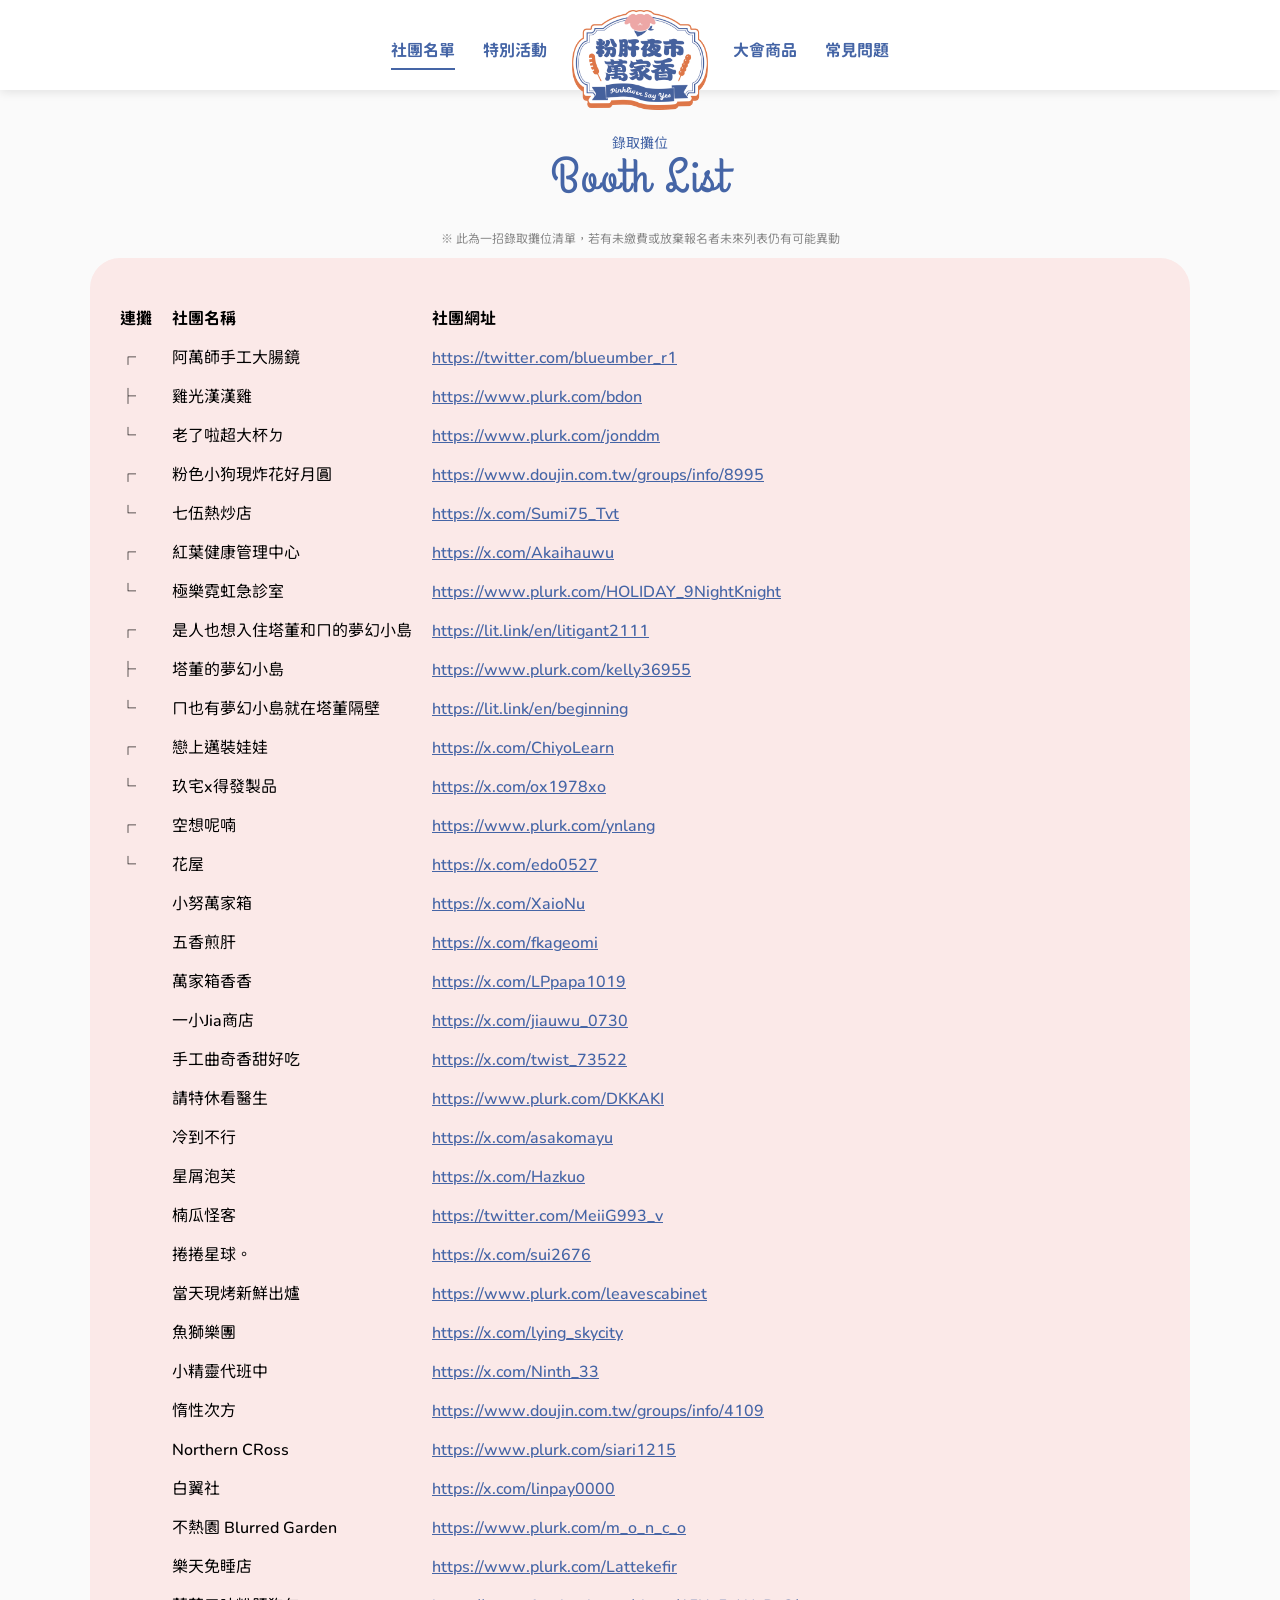
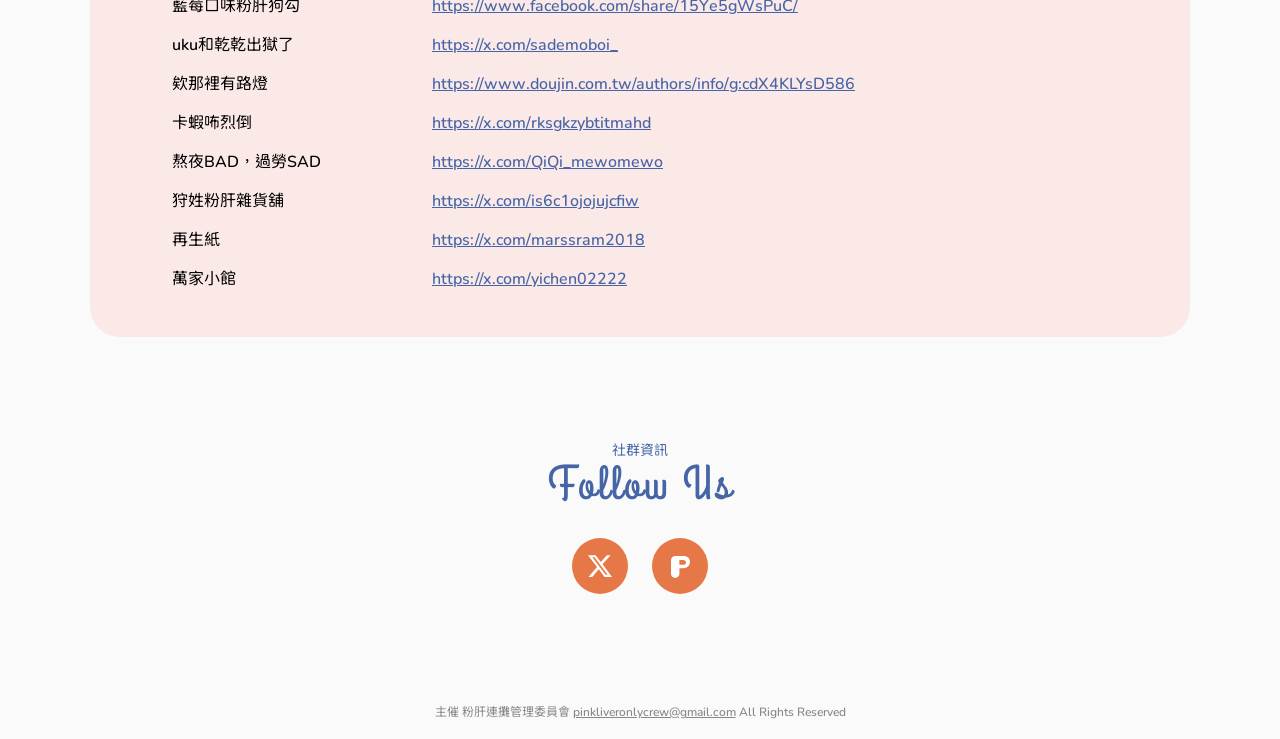
==== booth.html @ c976b92e "first commit" ====
<!DOCTYPE html>
<html lang="zh-TW">

<head>
<meta charset="UTF-8">
<meta name="viewport" content="width=device-width, initial-scale=1.0">

<title>【粉肝夜市萬家香 Pinkliver say yes】 社團名單</title>

<link rel="preconnect" href="https://fonts.googleapis.com">
<link rel="preconnect" href="https://fonts.gstatic.com" crossorigin>
<link href="https://fonts.googleapis.com/css2?family=Chiron+GoRound+TC:wght@200..900&family=Grand+Hotel&display=swap" rel="stylesheet">

<link href="css/styles.css?202603161" rel="stylesheet" />

<link rel="shortcut icon" href="img/favicon.ico" />
<link rel="bookmark" href="img/favicon.ico" />


</head>


<body>


<!-- Header -->

<header class="shrink">

<nav>

<div class="menuLeft">

<a class="active" href="booth.html">社團名單</a>
<a href="event.html">特別活動</a>

</div>

<div class="logo">
<a href="index.html"><img src="img/pinkliveronly_logo.png"></a>
</div>

<div class="menuRight">

<a href="goods.html">大會商品</a>
<a href="faq.html">常見問題</a>

</div>

<div class="menuBtn" onclick="toggleMenu()">☰</div>

</nav>

<div class="mobileMenu" id="mobileMenu">

<a href="booth.html">社團名單</a>
<a href="event.html">特別活動</a>
<a href="goods.html">大會商品</a>
<a href="faq.html">常見問題</a>

</div>

</header>


<section class="infoSection firstSection">

<div class="infoContainer">

<h3 class="sub-title">錄取攤位</h3>
<h2 class="title">Booth List</h2>
<p class="fs-small text-align-center text-mute">※ 此為一招錄取攤位清單，若有未繳費或放棄報名者未來列表仍有可能異動</p>

<div class="infoCard">

<table class="waffle" cellspacing="0" cellpadding="0">
  <thead>
    <tr>
      <th>連攤</th>
      <th>社團名稱</th>
      <th>社團網址</th>
    </tr>
  </thead>
  <tbody>
    <tr>
      <td class="unite">┌</td>
      <td>阿萬師手工大腸鏡</td>
      <td><a target="_blank" rel="noreferrer" href="https://twitter.com/blueumber_r1">https://twitter.com/blueumber_r1</a></td>
    </tr>
    <tr>
      <td class="unite">├</td>
      <td>雞光漢漢雞</td>
      <td><a target="_blank" rel="noreferrer" href="https://www.plurk.com/bdon">https://www.plurk.com/bdon</a></td>
    </tr>
    <tr>
      <td class="unite">└</td>
      <td>老了啦超大杯ㄉ</td>
      <td><a target="_blank" rel="noreferrer" href="https://www.plurk.com/jonddm">https://www.plurk.com/jonddm</a></td>
    </tr>
    <tr>
      <td class="unite">┌</td>
      <td>粉色小狗現炸花好月圓</td>
      <td><a target="_blank" rel="noreferrer" href="https://www.doujin.com.tw/groups/info/8995">https://www.doujin.com.tw/groups/info/8995</a></td>
    </tr>
    <tr>
      <td class="unite">└</td>
      <td>七伍熱炒店</td>
      <td><a target="_blank" rel="noreferrer" href="https://x.com/Sumi75_Tvt">https://x.com/Sumi75_Tvt</a></td>
    </tr>
    <tr>
      <td class="unite">┌</td>
      <td>紅葉健康管理中心</td>
      <td><a target="_blank" rel="noreferrer" href="https://x.com/Akaihauwu">https://x.com/Akaihauwu</a></td>
    </tr>
    <tr>
      <td class="unite">└</td>
      <td>極樂霓虹急診室</td>
      <td><a target="_blank" rel="noreferrer" href="https://www.plurk.com/HOLIDAY_9NightKnight">https://www.plurk.com/HOLIDAY_9NightKnight</a></td>
    </tr>
    <tr>
      <td class="unite">┌</td>
      <td>是人也想入住塔董和ㄇ的夢幻小島</td>
      <td><a target="_blank" rel="noreferrer" href="https://lit.link/en/litigant2111">https://lit.link/en/litigant2111</a></td>
    </tr>
    <tr>
      <td class="unite">├</td>
      <td>塔董的夢幻小島</td>
      <td><a target="_blank" rel="noreferrer" href="https://www.plurk.com/kelly36955">https://www.plurk.com/kelly36955</a></td>
    </tr>
    <tr>
      <td class="unite">└</td>
      <td>ㄇ也有夢幻小島就在塔董隔壁</td>
      <td><a target="_blank" rel="noreferrer" href="https://lit.link/en/beginning">https://lit.link/en/beginning</a></td>
    </tr>
    <tr>
      <td class="unite">┌</td>
      <td>戀上邁裝娃娃</td>
      <td><a target="_blank" rel="noreferrer" href="https://x.com/ChiyoLearn">https://x.com/ChiyoLearn</a></td>
    </tr>
    <tr>
      <td class="unite">└</td>
      <td>玖宅x得發製品</td>
      <td><a target="_blank" rel="noreferrer" href="https://x.com/ox1978xo">https://x.com/ox1978xo</a></td>
    </tr>
    <tr>
      <td class="unite">┌</td>
      <td>空想呢喃</td>
      <td><a target="_blank" rel="noreferrer" href="https://www.plurk.com/ynlang">https://www.plurk.com/ynlang</a></td>
    </tr>
    <tr>
      <td class="unite">└</td>
      <td>花屋</td>
      <td><a target="_blank" rel="noreferrer" href="https://x.com/edo0527">https://x.com/edo0527</a></td>
    </tr>
    <tr>
      <td class="unite"></td>
      <td>小努萬家箱</td>
      <td><a target="_blank" rel="noreferrer" href="https://x.com/XaioNu">https://x.com/XaioNu</a></td>
    </tr>
    <tr>
      <td class="unite"></td>
      <td>五香煎肝</td>
      <td><a target="_blank" rel="noreferrer" href="https://x.com/fkageomi">https://x.com/fkageomi</a></td>
    </tr>
    <tr>
      <td class="unite"></td>
      <td>萬家箱香香</td>
      <td><a target="_blank" rel="noreferrer" href="https://x.com/LPpapa1019">https://x.com/LPpapa1019</a></td>
    </tr>
    <tr>
      <td class="unite"></td>
      <td>一小Jia商店</td>
      <td><a target="_blank" rel="noreferrer" href="https://x.com/jiauwu_0730">https://x.com/jiauwu_0730</a></td>
    </tr>
    <tr>
      <td class="unite"></td>
      <td>手工曲奇香甜好吃</td>
      <td><a target="_blank" rel="noreferrer" href="https://x.com/twist_73522">https://x.com/twist_73522</a></td>
    </tr>
    <tr>
      <td class="unite"></td>
      <td>請特休看醫生</td>
      <td><a target="_blank" rel="noreferrer" href="https://www.plurk.com/DKKAKI">https://www.plurk.com/DKKAKI</a></td>
    </tr>
    <tr>
      <td class="unite"></td>
      <td>冷到不行</td>
      <td><a target="_blank" rel="noreferrer" href="https://x.com/asakomayu">https://x.com/asakomayu</a></td>
    </tr>
    <tr>
      <td class="unite"></td>
      <td>星屑泡芙</td>
      <td><a target="_blank" rel="noreferrer" href="https://x.com/Hazkuo">https://x.com/Hazkuo</a></td>
    </tr>
    <tr>
      <td class="unite"></td>
      <td>楠瓜怪客</td>
      <td><a target="_blank" rel="noreferrer" href="https://twitter.com/MeiiG993_v">https://twitter.com/MeiiG993_v</a></td>
    </tr>
    <tr>
      <td class="unite"></td>
      <td>捲捲星球。</td>
      <td><a target="_blank" rel="noreferrer" href="https://x.com/sui2676">https://x.com/sui2676</a></td>
    </tr>
    <tr>
      <td class="unite"></td>
      <td>當天現烤新鮮出爐</td>
      <td><a target="_blank" rel="noreferrer" href="https://www.plurk.com/leavescabinet">https://www.plurk.com/leavescabinet</a></td>
    </tr>
    <tr>
      <td class="unite"></td>
      <td>魚獅樂團</td>
      <td><a target="_blank" rel="noreferrer" href="https://x.com/lying_skycity">https://x.com/lying_skycity</a></td>
    </tr>
    <tr>
      <td class="unite"></td>
      <td>小精靈代班中</td>
      <td><a target="_blank" rel="noreferrer" href="https://x.com/Ninth_33">https://x.com/Ninth_33</a></td>
    </tr>
    <tr>
      <td class="unite"></td>
      <td>惰性次方</td>
      <td><a target="_blank" rel="noreferrer" href="https://www.doujin.com.tw/groups/info/4109">https://www.doujin.com.tw/groups/info/4109</a></td>
    </tr>
    <tr>
      <td class="unite"></td>
      <td>Northern CRoss</td>
      <td><a target="_blank" rel="noreferrer" href="https://www.plurk.com/siari1215">https://www.plurk.com/siari1215</a></td>
    </tr>
    </tr>
    <tr>
      <td class="unite"></td>
      <td>白翼社</td>
      <td><a target="_blank" rel="noreferrer" href="https://x.com/linpay0000">https://x.com/linpay0000</a></td>
    </tr>
    <tr>
      <td class="unite"></td>
      <td>不熱園 Blurred Garden</td>
      <td><a target="_blank" rel="noreferrer" href="https://www.plurk.com/m_o_n_c_o">https://www.plurk.com/m_o_n_c_o</a></td>
    </tr>
    <tr>
      <td class="unite"></td>
      <td>樂天免睡店</td>
      <td><a target="_blank" rel="noreferrer" href="https://www.plurk.com/Lattekefir">https://www.plurk.com/Lattekefir</a></td>
    </tr>
    <tr>
      <td class="unite"></td>
      <td>藍莓口味粉肝狗勾</td>
      <td><a target="_blank" rel="noreferrer" href="https://www.facebook.com/share/15Ye5gWsPuC/">https://www.facebook.com/share/15Ye5gWsPuC/</a></td>
    </tr>
    <tr>
      <td class="unite"></td>
      <td>uku和乾乾出獄了</td>
      <td><a target="_blank" rel="noreferrer" href="https://x.com/sademoboi_">https://x.com/sademoboi_</a></td>
    </tr>
    <tr>
      <td class="unite"></td>
      <td>欸那裡有路燈</td>
      <td><a target="_blank" rel="noreferrer" href="https://www.doujin.com.tw/authors/info/g:cdX4KLYsD586">https://www.doujin.com.tw/authors/info/g:cdX4KLYsD586</a></td>
    </tr>
    <tr>
      <td class="unite"></td>
      <td>卡蝦咘烈倒</td>
      <td><a target="_blank" rel="noreferrer" href="https://x.com/rksgkzybtitmahd">https://x.com/rksgkzybtitmahd</a></td>
    </tr>
    <tr>
      <td class="unite"></td>
      <td>熬夜BAD，過勞SAD</td>
      <td><a target="_blank" rel="noreferrer" href="https://x.com/QiQi_mewomewo">https://x.com/QiQi_mewomewo</a></td>
    </tr>
    <tr>
      <td class="unite"></td>
      <td>狩姓粉肝雜貨舖</td>
      <td><a target="_blank" rel="noreferrer" href="https://x.com/is6c1ojojujcfiw">https://x.com/is6c1ojojujcfiw</a></td>
    </tr>
    <tr>
      <td class="unite"></td>
      <td>再生紙</td>
      <td><a target="_blank" rel="noreferrer" href="https://x.com/marssram2018">https://x.com/marssram2018</a></td>
    </tr>
    <tr>
      <td class="unite"></td>
      <td>萬家小館</td>
      <td><a target="_blank" rel="noreferrer" href="https://x.com/yichen02222">https://x.com/yichen02222</a></td>
    </tr>
  </tbody>
</table>

</div>

</div>

</section>

<section class="footerSection">

<div class="footerContainer">


<h3 class="sub-title">社群資訊</h3>
<h2 class="title">Follow Us</h2>

<div class="socialFooter">

<div class="socialIcons">

<a href="https://x.com/Pinkliver_only" target="_blank" class="socialBtn">

<svg xmlns="http://www.w3.org/2000/svg" width="16" height="16" fill="white" class="bi bi-twitter-x" viewBox="0 0 16 16">
  <path d="M12.6.75h2.454l-5.36 6.142L16 15.25h-4.937l-3.867-5.07-4.425 5.07H.316l5.733-6.57L0 .75h5.063l3.495 4.633L12.601.75Zm-.86 13.028h1.36L4.323 2.145H2.865z"/>
</svg>

</a>

<a href="https://www.plurk.com/pinkliver_only_crew" target="_blank" class="socialBtn">

<svg viewBox="0 0 24 24">
<path fill="white"
d="M7.2 2C4.9 2 3 3.9 3 6.2V19.8C3 22.1 4.9 24 7.2 24C9.5 24 11.4 22.1 11.4 19.8V14.2H14.8C19.2 14.2 22 11.3 22 7.7C22 4.4 19.4 2 15.7 2ZM11.4 6H15C16.9 6 18.1 6.9 18.1 8.4C18.1 9.9 16.9 10.8 15 10.8H11.4Z"/>
</svg>

</a>

</div>

</div>

</div>

</section>

<footer>
  主催 粉肝連攤管理委員會 <a href="mailto: pinkliveronlycrew@gmail.com">pinkliveronlycrew@gmail.com</a> All Rights Reserved
</footer>


<script>


/* Loading */

const start = Date.now()
const minTime = 3000

let progress = 0

const bar = document.getElementById("progressFill")
const text = document.getElementById("progressText")

const timer = setInterval(()=>{

progress += Math.random()*8

if(progress > 100){
progress = 100
}

bar.style.width = progress + "%"
text.innerText = Math.floor(progress) + "%"

if(progress >= 100){
clearInterval(timer)
finishLoading()
}

},120)


function finishLoading(){

const elapsed = Date.now() - start
const remain = Math.max(0,minTime-elapsed)

setTimeout(()=>{

const loader = document.getElementById("loadingScreen")

loader.style.opacity = 0

setTimeout(()=>{
loader.style.display="none"

document.querySelector(".hero").classList.add("animate")

},600)

},remain)

}


/* Mobile menu */

function toggleMenu(){

document.getElementById("mobileMenu").classList.toggle("active")

}


/* smooth scroll */

document.querySelectorAll('a[href^="#"]').forEach(anchor=>{

anchor.addEventListener('click',function(e){

e.preventDefault()

document.querySelector(this.getAttribute('href')).scrollIntoView({

behavior:'smooth'

})

})

})

</script>

<script src="js/heroIcons.js"></script>
<script src="js/scrollIndicator.js"></script>
<script src="js/sparkle.js"></script>


</body>
</html>
---- css/styles.css ----
body{
margin:0;
  font-family: "Chiron GoRound TC", sans-serif;
  font-optical-sizing: auto;
  font-style: normal;
background:#fafafa;
}

a {
  color: #4565A6;
}

a:hover {
  color: #DE7647;
}

.fs-small{
font-size:12px;
}

.text-align-center{
text-align:center;
}

.text-align-right{
text-align:right;
}

.text-mute,
.text-mute a{
color:#888 !important;
}

/* ---------------- */
/* Loading */
/* ---------------- */

#loadingScreen{
position:fixed;
width:100%;
height:100%;
background:#F6D7D6;
background-image:url("../img/loading-bg1.png");
background-size:cover;
background-position:center;
background-repeat:no-repeat;
color:white;
display:flex;
flex-direction:column;
justify-content:center;
align-items:center;
z-index:9999;
transition:opacity .6s;
}

.iconRow{
display:flex;
gap:16px;
margin-bottom:20px;
}

/* 依序出現 */

:root{
--icon-delay-step:0s;
--wave-start:0s;
}

/* icon 基本 */

.iconRow img{
width:60px;
height:60px;
opacity:1;

animation:
fade .5s forwards calc(var(--icon-index) * var(--icon-delay-step)),
wave 1s infinite calc(var(--wave-start) + var(--icon-index)*0.2s);
}

/* 每個 icon 的 index */

.iconRow img:nth-child(1){ --icon-index:0; }
.iconRow img:nth-child(2){ --icon-index:1; }
.iconRow img:nth-child(3){ --icon-index:2; }
.iconRow img:nth-child(4){ --icon-index:3; }
.iconRow img:nth-child(5){ --icon-index:4; }

@keyframes fade{
0%{
opacity:0;
transform:translateY(15px);
}
100%{
opacity:1;
transform:translateY(0);
}
}

@keyframes wave{
0%{transform:translateY(0)}
50%{transform:translateY(-12px)}
100%{transform:translateY(0)}
}

.loadingText{
display:flex;
flex-direction:column;
align-items:center;
gap:12px;
color:#4565A6;
}

.loadingLabel{
font-size:18px;
font-weight: bold;
letter-spacing:2px;
opacity:.9;
}

.progressBar{
width:220px;
height:8px;
background:#fff;
border-radius:10px;
overflow:hidden;
}

.progressFill{
width:0%;
height:100%;
background:#4565A6;
transition:width .2s;
}

.progressText{
font-size:14px;
font-weight: bold;
opacity:.7;
}


/* ---------------- */
/* Header */
/* ---------------- */

header{
position:fixed;
top:0;
left:0;
width:100%;
z-index:1000;
transition:all .45s cubic-bezier(.4,0,.2,1);
background: linear-gradient(to bottom, rgba(22,22,32,1), rgba(22,22,32,0));
}

nav{
max-width:1100px;
margin:auto;
display:grid;
grid-template-columns:1fr auto 1fr;
align-items:center;
padding:20px;
height:110px;
transition:all .45s cubic-bezier(.4,0,.2,1);
font-weight: bold;
}

/* LOGO */

.logo{
display:flex;
justify-content:center;
margin:0 25px;
}

.logo img{
height:80px;
width:auto;
transition:all .45s cubic-bezier(.4,0,.2,1);
}

/* 滾動後 */

header.shrink{
background:#FFF;
box-shadow:0 2px 10px rgba(0,0,0,.1);
}

header.shrink nav{
height:70px;
padding:10px 20px;
}

header.shrink .logo img{
height:100px;
}

/* ---------------- */
/* Desktop Menu */
/* ---------------- */

.menuLeft,
.menuRight{
display:flex;
gap:28px;
align-items:center;
height:100%;
}

.menuLeft{
justify-content:flex-end;
}

.menuLeft a,
.menuRight a{
text-decoration:none;
color:#fff;
font-size:16px;
position:relative;
margin-top: -25px;
}

.shrink .menuLeft a,
.shrink .menuRight a{
color:#4565A6;
}

/* Hover underline animation */

.menuLeft a::after,
.menuRight a::after{
content:"";
position:absolute;
left:0;
bottom:-11px;
width:0;
height:2px;
background:#fff;
transition:width .25s ease;
}

.menuLeft a.active::after,
.menuRight a.active::after{
content:"";
position:absolute;
left:0;
bottom:-11px;
width:0;
height:2px;
background:#fff;
transition:width .25s ease;
width:100%;
}

.menuLeft a:hover::after,
.menuRight a:hover::after{
width:100%;
}

.shrink .menuLeft a::after,
.shrink .menuRight a::after{
background:#4565A6;
}

.shrink .menuLeft a.active::after,
.shrink .menuRight a.active::after{
background:#4565A6;
}

/* ---------------- */
/* Mobile Button */
/* ---------------- */

.menuBtn{
color:#fff;
display:none;
font-size:22px;
cursor:pointer;
}

/* ---------------- */
/* Mobile Menu */
/* ---------------- */

.mobileMenu{
display:flex;
flex-direction:column;
gap:18px;

width:100%;
background:white;

padding:0 24px;

box-shadow:0 8px 20px rgba(0,0,0,.08);

max-height:0;
overflow:hidden;

transition:max-height .35s ease,padding .35s ease;
}

.mobileMenu.active{
max-height:300px;
padding:24px;
}

.mobileMenu a{
text-decoration:none;
color: #4565A6;
font-size:18px;
font-weight:bold;
}

/* ---------------- */
/* Mobile Layout */
/* ---------------- */

@media(max-width:768px){

.menuLeft,
.menuRight{
display:none;
}

.menuBtn{
display:block;
grid-column:3;
justify-self:end;
margin-top:-27px;
}

.logo{
grid-column:2;
justify-self:center;
}

}


/* ---------------- */
/* Sections */
/* ---------------- */

section{
max-width:1100px;
margin:auto;
padding:70px 20px 20px 20px;
}

section#home{
max-width:none;
margin:auto;
padding:0px;
}

.firstSection{
margin-top:50px;
}

.hero{

background-color:#FBE9E8;
position:relative;
min-height:100vh;
max-width:none;

/*display:flex;
align-items:center;
justify-content:center;*/

overflow:hidden;

}

.hero::before{

content:"";
position:absolute;
inset:0;

background-image:url("../img/main-bg1.png");
background-size:cover;
background-position:center;
background-repeat:no-repeat;

transform:scale(1);
opacity:0;
z-index:0;

}

.hero.animate::before{
animation:heroBgZoom 1.5s cubic-bezier(.22,.61,.36,1) forwards;
}

.hero > *{
position:relative;
z-index:1;
}

@keyframes heroBgZoom{

0%{
opacity:0;
transform:scale(1.25);
}

100%{
opacity:1;
transform:scale(1);
}

}

/* main visual */

.mainCharacter {
position:absolute;
display:flex;
align-items:center;
justify-content:center;
}

.mainFront {
position:absolute;
display:flex;
align-items:center;
justify-content:center;
}

.mainFront img {
width: 100%;
}

@media screen and (min-width: 1500px) {
  .mainCharacter {
  bottom: -9%;
  }
  .mainCharacter img {
  width: 73%;
  }
  .mainFront {
  bottom: -9%;
  }
}

@media (min-width: 1300px) and (max-width: 1500px) {
  .mainCharacter {
  bottom: -13%;
  }
  .mainCharacter img {
  width: 84%;
  }
  .mainFront {
  bottom: -11%;
  }
}

@media (min-width: 1200px) and (max-width: 1300px) {
  .mainCharacter {
  bottom: -7%;
  }
  .mainCharacter img {
  width: 80%;
  }
  .mainFront {
  bottom: -7%;
  }
}

@media (min-width: 1024px) and (max-width: 1200px) {
  .mainCharacter {
  bottom: -1%;
  }
  .mainCharacter img {
  width: 85%;
  }
  .mainFront {
  bottom: -1%;
  }
}

@media (min-width: 768px) and (max-width: 1024px) {
  .mainCharacter {
  bottom: -6%;
  }
  .mainCharacter img {
  width: 70%;
  }
  .mainFront {
  bottom: -8%;
  }
}

@media screen and (max-width: 768px) {
  .mainCharacter {
  bottom: -6%;
  }
  .mainCharacter img {
  width: 75%;
  }
  .mainFront {
  bottom: -8%;
  }
}

@media (orientation: portrait) and (min-width: 1024px) and (max-width: 1200px) {
  .hero {
    min-height: 70vh;
  }
  .mainCharacter {
  bottom: -1%;
  }
  .mainCharacter img {
  width: 90%;
  }
  .mainFront {
  bottom: -1%;
  }
}

@media (orientation: portrait) and (min-width: 768px) and (max-width: 1024px) {
  .hero {
    min-height: 70vh;
  }
  .mainCharacter {
  bottom: -1%;
  }
  .mainCharacter img {
  width: 93%;
  }
  .mainFront {
  bottom: -1%;
  }
}

@media (orientation: portrait) and (min-width: 700px) and (max-width: 768px) {
  .hero {
    min-height: 80vh;
  }
  .mainCharacter {
  bottom: -1%;
  }
  .mainCharacter img {
  width: 90%;
  }
  .mainFront {
  bottom: -1%;
  }
}

@media (orientation: portrait) and (min-width: 600px) and (max-width: 700px) {
  .hero {
    min-height: 70vh;
  }
  .mainCharacter {
  bottom: -1%;
  }
  .mainCharacter img {
  width: 90%;
  }
  .mainFront {
  bottom: -1%;
  }
}

@media screen and (orientation: portrait) and (max-width: 600px) {
  .hero {
    min-height: 60vh;
  }
  .mainCharacter {
  bottom: -1%;
  }
  .mainCharacter img {
  width: 90%;
  }
  .mainFront {
  bottom: -1%;
  }
}

/* main visual animate */
.mainFront,
.mainCharacter {
  opacity: 0;
}

.hero.animate .mainFront {
  animation: fadeIn 0.8s ease forwards;
  animation-delay: 0.4s;
}

.hero.animate .mainCharacter {
  animation: fadeUp 1s ease forwards;
  animation-delay: 0.8s;
}

@keyframes fadeIn {
  from {
    opacity: 0;
  }
  to {
    opacity: 1;
  }
}

@keyframes fadeUp {
  from {
    opacity: 0;
    transform: translateY(30px);
  }
  to {
    opacity: 1;
    transform: translateY(0);
  }
}

/* bokeshi */

canvas#bokeshi {
  display: block;
  width: 100%;
  height: auto;
  position: absolute;
  left: 0;
  top: 0;
  z-index: 0;
  inset: 0;
  pointer-events: none;
  background: transparent;
}

/* stars */
@keyframes sparkle {
  50% {
    opacity: 0.4;
    transform: scale(0.5);
    box-shadow: 0px 0px 10px 5px #ffffff5e;
  }
  50% {
    opacity: 1;
    transform: scale(1);
    box-shadow: 0px 0px 10px 5px white;
  }
  100% {
    opacity: 0;
    transform: scale(1.5);
    box-shadow: 0px 0px 10px 5px #ffffff5e;
  }
}

.star {
  position: absolute;
  width: 2px;
  height: 2px;
  background-color: white;
  border-radius: 50%;
  opacity: 0;
  animation: sparkle 4s infinite alternate;
}


/* ---------------- */
/* Hero Logo */
/* ---------------- */

.heroLogo{

height:70vh;
display:flex;
align-items:center;
justify-content:center;
background:#F6D7D6;
margin-top:110px;

}

.heroLogo img{

width:500px;
max-width:80%;
transition:all .6s cubic-bezier(.4,0,.2,1);

}

/* 滾動後 Hero 淡出 */

.heroLogo.hide{

opacity:0;
transform:scale(.9);
transition:.4s;

}

/* hero sparkle */

.heroSparkles{

position:absolute;

width:220px;
height:260px;

pointer-events:none;
z-index:4;

opacity: 0;

}

.heroSparkles.sparkle1{

top:50px;
left:100px;

}

.heroSparkles.sparkle2{

bottom:50px;
left:100px;

}

@media(max-width:768px){

.heroSparkles.sparkle1{

top:0px;
right:0px;

}

.heroSparkles.sparkle2{

bottom:0px;
left:0px;

}

}

.heroSparkles.show{
opacity: 1;
transition:1s;
}

/* 共用 */

.sparkle{

position:absolute;
opacity:.2;

animation:sparkleBlink 3s ease-in-out infinite;

}

/* 不同位置 */

.s1{
top:40px;
right:120px;
width:80px;
animation-duration:2.4s;
}

.s2{
top:10px;
right:40px;
width:40px;
animation-duration:3.2s;
}

.s3{
top:120px;
right:20px;
width:55px;
animation-duration:2.8s;
}

.s4{
top:170px;
right:150px;
width:35px;
animation-duration:3.6s;
}

/* 閃爍 */

@keyframes sparkleBlink{

0%{
opacity:.15;
transform:scale(.8);
}

50%{
opacity:1;
transform:scale(1.15);
}

100%{
opacity:.15;
transform:scale(.8);
}

}

/* hero icons */

.heroIcons{
position:absolute;
inset:0;
pointer-events:none;
overflow:hidden;
z-index:5;
}

.heroIcon{
position:absolute;
width:100px;
height:100px;

opacity:0;
transform:scale(.9);
filter:blur(6px);

transition:
opacity .6s ease,
transform .6s ease;
}

@media(max-width:768px){

.heroIcon{
position:absolute;
width:80px;
height:80px;
margin-left:-50px;
}

}

.heroIcon img{
width:100%;
height:100%;
}

/* 出現 */

.heroIcon.show{
opacity:1;
transform:scale(1);
filter:blur(0);
}

/* 漂浮動畫 */

.heroIcon.show img{
animation:float 2.6s ease-in-out infinite alternate;
}

/* 消失 */

.heroIcon.hide{
opacity:0;
transform:scale(.75);
}

@keyframes float{

from{
transform:translateY(0);
}

to{
transform:translateY(-6px);
}

}

/* 對話泡泡 */

.chatBubble{

position:absolute;
top:-42px;
left:calc((100%/2) - 100%/2);

background:white;
border:2px solid #333;
border-radius:6px;

padding:4px 8px;
font-size:12px;

white-space:nowrap;

opacity:0;
transform:translateY(6px);

transition:
opacity .25s ease,
transform .25s ease;

}

.heroIcon.show .chatBubble{

opacity:1;
transform:translateY(0);

}

/* ---------------- */
/* Scroll Indicator */
/* ---------------- */

.scrollIndicator{
position:absolute;
bottom:40px;
left:50%;
transform:translateX(-50%);
}

.scrollIndicator span{
display:block;
width:24px;
height:24px;

border-left:3px solid #fff;
border-bottom:3px solid #fff;

transform:rotate(-45deg);

animation:scrollBounce 2s infinite;
opacity:.8;
}

/* 動畫 */

@keyframes scrollBounce{

0%{
transform:rotate(-45deg) translate(0,0);
opacity:0;
}

50%{
opacity:1;
}

100%{
transform:rotate(-45deg) translate(-10px,10px);
opacity:0;
}

}

.scrollIndicator{
transition:opacity .4s;
}


/* 標題 */

.title{

color:#4565A6;
font-size:48px;
font-weight:400;
font-family: "Grand Hotel", cursive;
letter-spacing:2px;
text-align:center;

margin:20px 10px;

}

.sub-title{

color:#4565A6;
text-align:center;
font-weight: normal;
font-size:14px;
margin-bottom:-25px;

}

/* 卡片 */

.infoCard{

background:#FBE9E8;
border-radius: 30px;
padding:40px 50px;

}

/* list */

.infoCard ul{

margin:0;
padding-left:20px;

line-height:2;

font-size:18px;

}

/* link */

.infoCard a{

color:#4565A6;
text-decoration:underline;

}


/* ---------------- */
/* Social Footer */
/* ---------------- */

.socialFooter{

padding:0px 20px 70px 20px;

display:flex;
flex-direction:column;
align-items:center;

gap:24px;

}

/* icon 排列 */

.socialIcons{

display:flex;
gap:24px;

}

/* 圓形按鈕 */

.socialBtn{

width:56px;
height:56px;

border-radius:50%;
background:#E67848;

display:flex;
align-items:center;
justify-content:center;

transition:all .25s ease;

}

/* SVG */

.socialBtn svg{

width:24px;
height:24px;

}

/* hover */

.socialBtn:hover{

transform:translateY(-4px);
background:#4565A6;

}

/* table */

table.waffle {
  margin:0px -30px;
}

th {
text-align: left;
padding:10px;
}

td {
padding:10px;
}

/* 當螢幕寬度小於 600px */
@media screen and (max-width: 600px) {
  table, thead, tbody, th, td, tr {
    display: block;
  }
  
  /* 隱藏表頭，但可用 ::before 顯示 */
  thead tr {
    position: absolute;
    top: -9999px;
    left: -9999px;
  }
  
  tr {
    margin-bottom: 10px;
    position: relative;
  }
  
  td {
    border: none;
    position: relative;
    width: 90%;
    white-space: nowrap;
    overflow: hidden;
    text-overflow: ellipsis;
    padding-left: 40px;
  }

  .unite {
    position: absolute;
    padding-left: 0px;
  }

}


/* faq */

.qaSection{
max-width:900px;
margin:120px auto;
padding:0 20px;
}

.qaTitle{
text-align:center;
font-size:32px;
margin-bottom:50px;
letter-spacing:2px;
}

.qaList{
display:flex;
flex-direction:column;
gap:24px;
}

.qaItem{
background:white;
border-radius:14px;
padding:26px 28px;
border-left:6px solid #DDD;
border-bottom:6px solid #DDD;
}

.qaQ,
.qaA{
line-height:1.7;
}

.qaQ::after,
.qaA::after {
content: "";
display: block;
clear: both;
}

.qaQ p,
.qaA p{
padding-left: 38px;
}

.qaQ{
font-weight:600;
font-size:17px;
margin-bottom:10px;
}

.qaA{
color:#555;
}

.qaLabel{
float: left;
width:28px;
height:28px;
border-radius:50%;
font-weight:700;
font-size:14px;
color:white;
text-align:center;
margin-right:10px;
}

.qaQ .qaLabel{
background:#DE7647;
}

.qaA .qaLabel{
background:#45619D;
}

footer{

text-align:center;
padding:20px;
color:#888;
font-size:12px;

}

footer a{
color:#888;
}
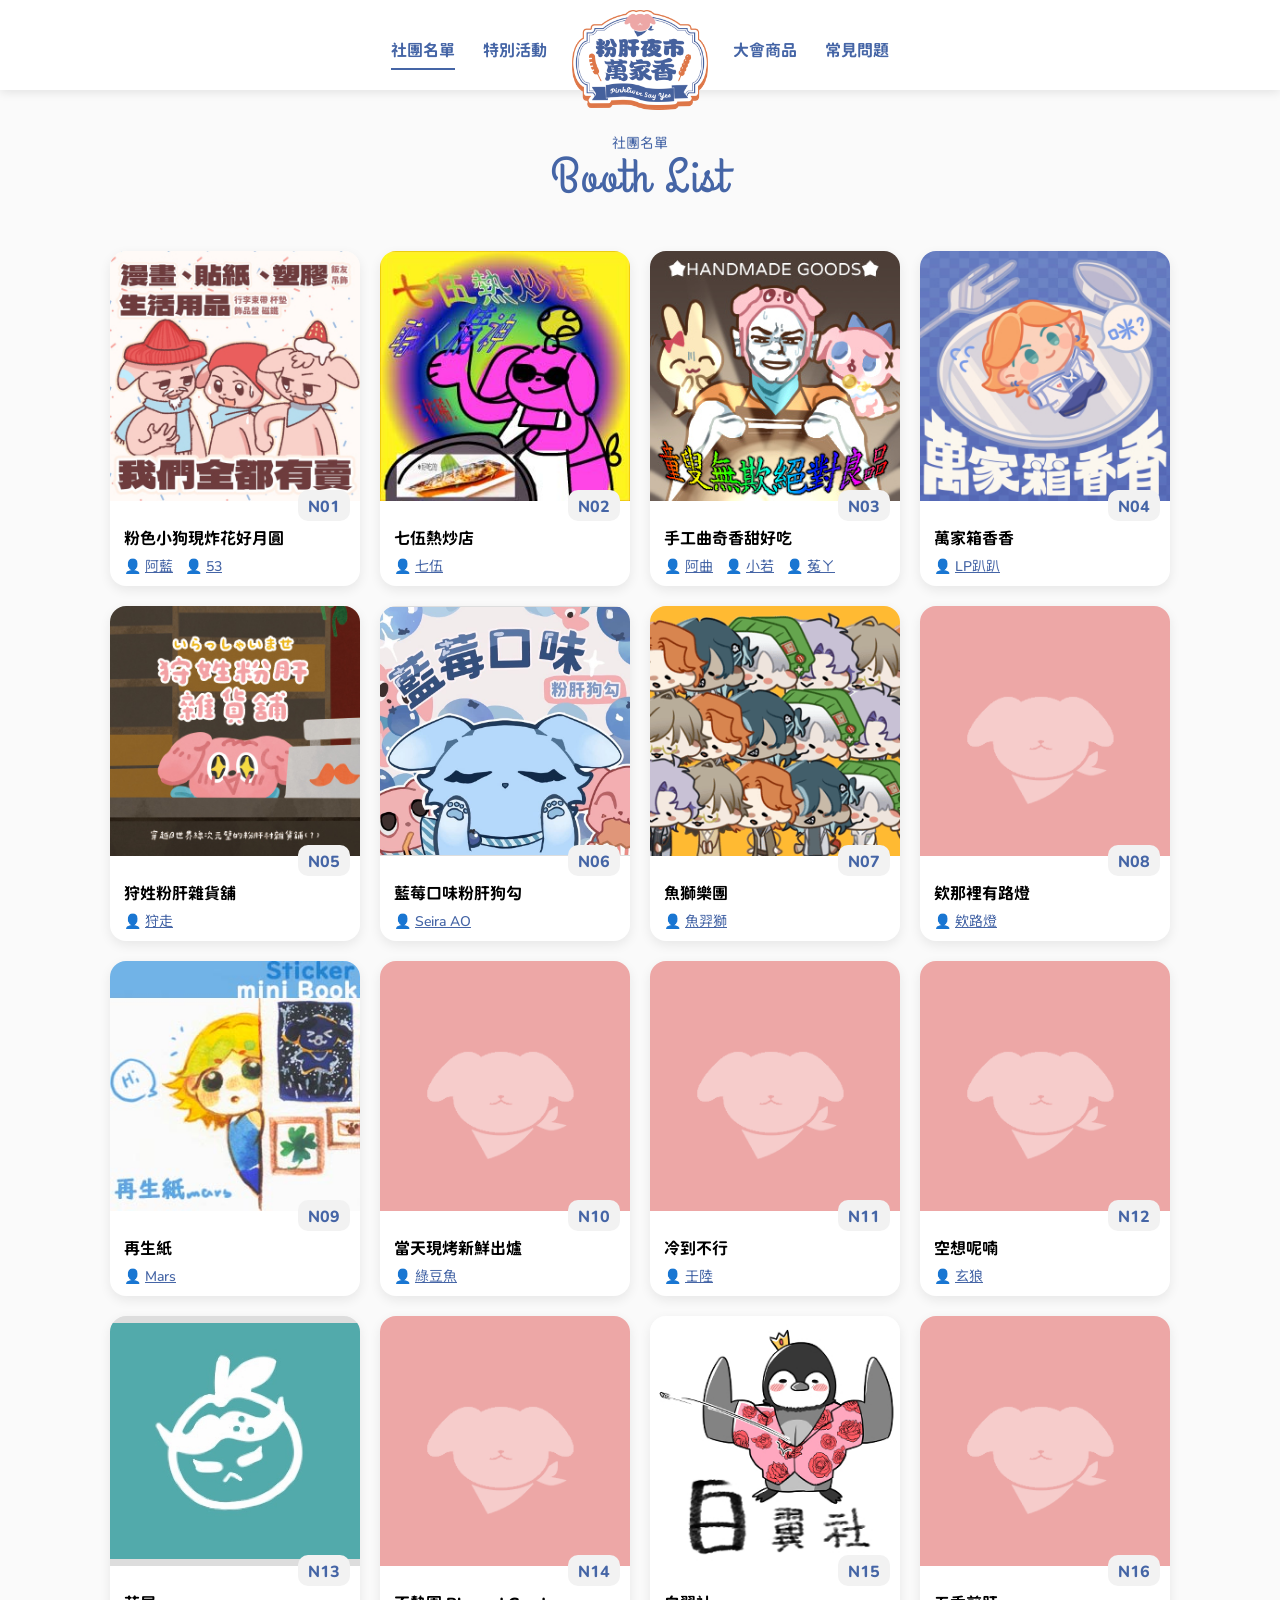
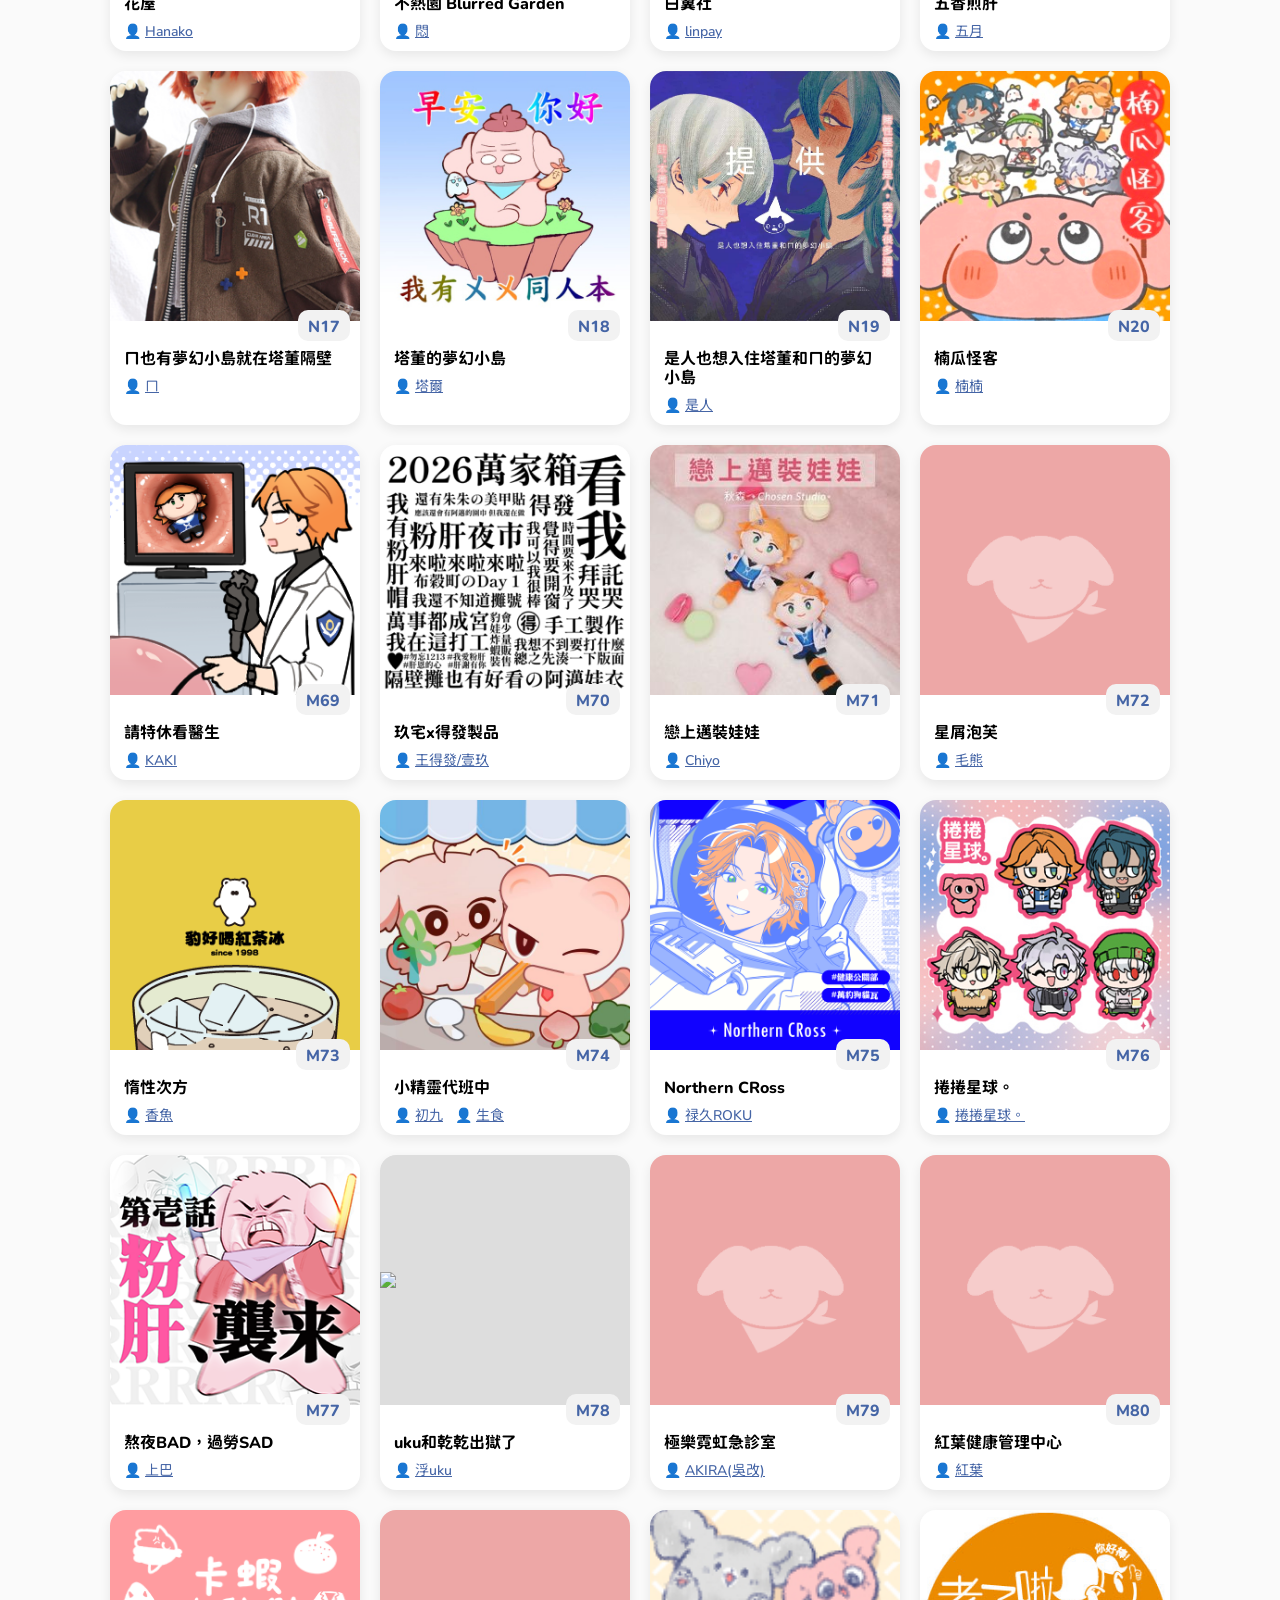
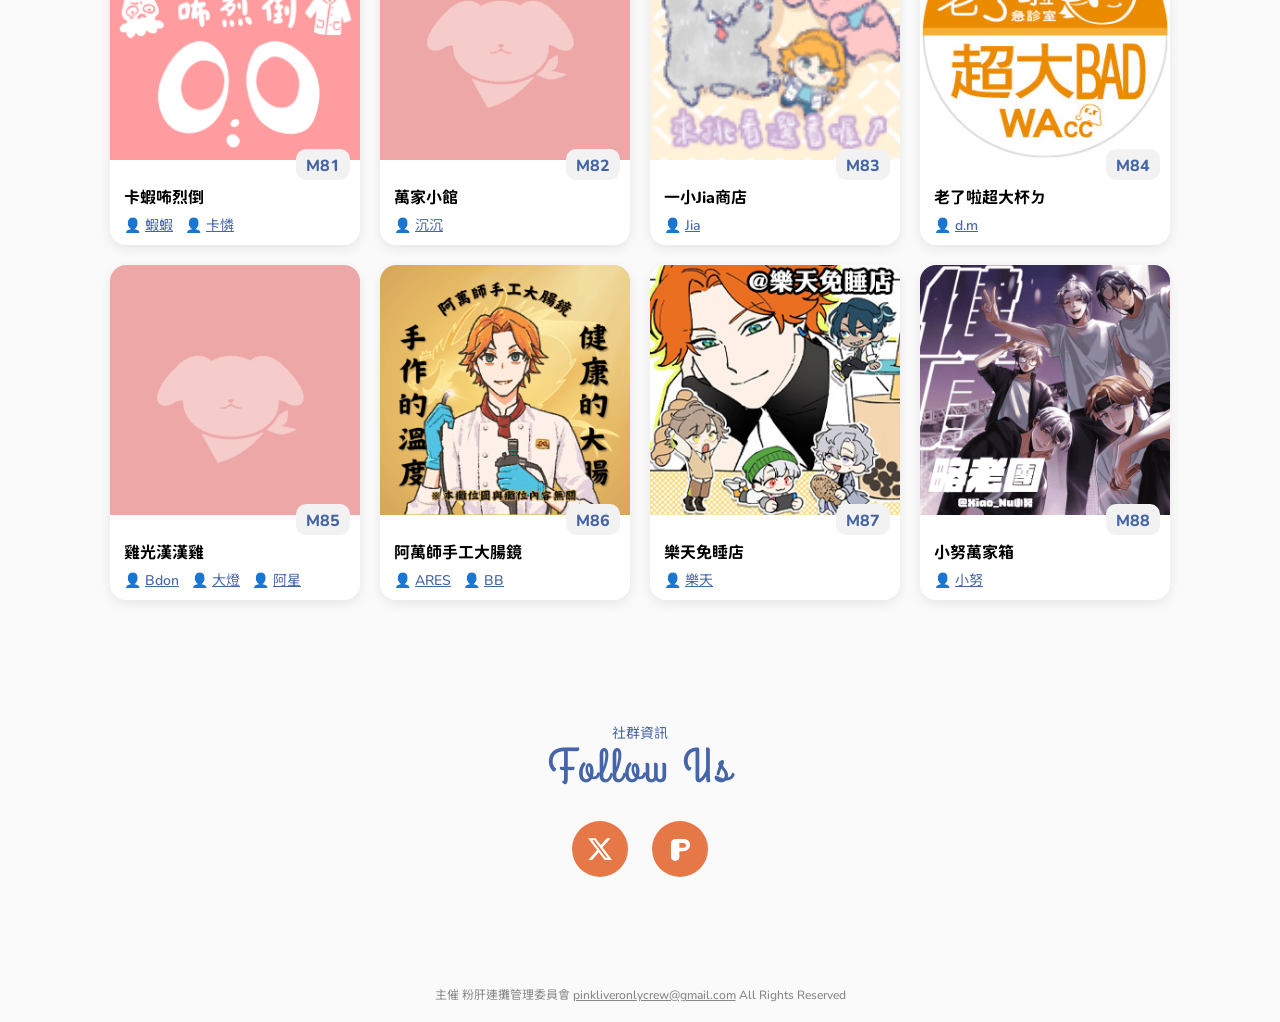
==== commit 5eab4e0b: "社團名單公開攤位號碼" ====
--- a/booth.html
+++ b/booth.html
@@ -67,226 +67,539 @@
 
 <div class="infoContainer">
 
-<h3 class="sub-title">錄取攤位</h3>
+<h3 class="sub-title">社團名單</h3>
 <h2 class="title">Booth List</h2>
-<p class="fs-small text-align-center text-mute">※ 此為一招錄取攤位清單，若有未繳費或放棄報名者未來列表仍有可能異動</p>
-
-<div class="infoCard">
-
-<table class="waffle" cellspacing="0" cellpadding="0">
-  <thead>
-    <tr>
-      <th>連攤</th>
-      <th>社團名稱</th>
-      <th>社團網址</th>
-    </tr>
-  </thead>
-  <tbody>
-    <tr>
-      <td class="unite">┌</td>
-      <td>阿萬師手工大腸鏡</td>
-      <td><a target="_blank" rel="noreferrer" href="https://twitter.com/blueumber_r1">https://twitter.com/blueumber_r1</a></td>
-    </tr>
-    <tr>
-      <td class="unite">├</td>
-      <td>雞光漢漢雞</td>
-      <td><a target="_blank" rel="noreferrer" href="https://www.plurk.com/bdon">https://www.plurk.com/bdon</a></td>
-    </tr>
-    <tr>
-      <td class="unite">└</td>
-      <td>老了啦超大杯ㄉ</td>
-      <td><a target="_blank" rel="noreferrer" href="https://www.plurk.com/jonddm">https://www.plurk.com/jonddm</a></td>
-    </tr>
-    <tr>
-      <td class="unite">┌</td>
-      <td>粉色小狗現炸花好月圓</td>
-      <td><a target="_blank" rel="noreferrer" href="https://www.doujin.com.tw/groups/info/8995">https://www.doujin.com.tw/groups/info/8995</a></td>
-    </tr>
-    <tr>
-      <td class="unite">└</td>
-      <td>七伍熱炒店</td>
-      <td><a target="_blank" rel="noreferrer" href="https://x.com/Sumi75_Tvt">https://x.com/Sumi75_Tvt</a></td>
-    </tr>
-    <tr>
-      <td class="unite">┌</td>
-      <td>紅葉健康管理中心</td>
-      <td><a target="_blank" rel="noreferrer" href="https://x.com/Akaihauwu">https://x.com/Akaihauwu</a></td>
-    </tr>
-    <tr>
-      <td class="unite">└</td>
-      <td>極樂霓虹急診室</td>
-      <td><a target="_blank" rel="noreferrer" href="https://www.plurk.com/HOLIDAY_9NightKnight">https://www.plurk.com/HOLIDAY_9NightKnight</a></td>
-    </tr>
-    <tr>
-      <td class="unite">┌</td>
-      <td>是人也想入住塔董和ㄇ的夢幻小島</td>
-      <td><a target="_blank" rel="noreferrer" href="https://lit.link/en/litigant2111">https://lit.link/en/litigant2111</a></td>
-    </tr>
-    <tr>
-      <td class="unite">├</td>
-      <td>塔董的夢幻小島</td>
-      <td><a target="_blank" rel="noreferrer" href="https://www.plurk.com/kelly36955">https://www.plurk.com/kelly36955</a></td>
-    </tr>
-    <tr>
-      <td class="unite">└</td>
-      <td>ㄇ也有夢幻小島就在塔董隔壁</td>
-      <td><a target="_blank" rel="noreferrer" href="https://lit.link/en/beginning">https://lit.link/en/beginning</a></td>
-    </tr>
-    <tr>
-      <td class="unite">┌</td>
-      <td>戀上邁裝娃娃</td>
-      <td><a target="_blank" rel="noreferrer" href="https://x.com/ChiyoLearn">https://x.com/ChiyoLearn</a></td>
-    </tr>
-    <tr>
-      <td class="unite">└</td>
-      <td>玖宅x得發製品</td>
-      <td><a target="_blank" rel="noreferrer" href="https://x.com/ox1978xo">https://x.com/ox1978xo</a></td>
-    </tr>
-    <tr>
-      <td class="unite">┌</td>
-      <td>空想呢喃</td>
-      <td><a target="_blank" rel="noreferrer" href="https://www.plurk.com/ynlang">https://www.plurk.com/ynlang</a></td>
-    </tr>
-    <tr>
-      <td class="unite">└</td>
-      <td>花屋</td>
-      <td><a target="_blank" rel="noreferrer" href="https://x.com/edo0527">https://x.com/edo0527</a></td>
-    </tr>
-    <tr>
-      <td class="unite"></td>
-      <td>小努萬家箱</td>
-      <td><a target="_blank" rel="noreferrer" href="https://x.com/XaioNu">https://x.com/XaioNu</a></td>
-    </tr>
-    <tr>
-      <td class="unite"></td>
-      <td>五香煎肝</td>
-      <td><a target="_blank" rel="noreferrer" href="https://x.com/fkageomi">https://x.com/fkageomi</a></td>
-    </tr>
-    <tr>
-      <td class="unite"></td>
-      <td>萬家箱香香</td>
-      <td><a target="_blank" rel="noreferrer" href="https://x.com/LPpapa1019">https://x.com/LPpapa1019</a></td>
-    </tr>
-    <tr>
-      <td class="unite"></td>
-      <td>一小Jia商店</td>
-      <td><a target="_blank" rel="noreferrer" href="https://x.com/jiauwu_0730">https://x.com/jiauwu_0730</a></td>
-    </tr>
-    <tr>
-      <td class="unite"></td>
-      <td>手工曲奇香甜好吃</td>
-      <td><a target="_blank" rel="noreferrer" href="https://x.com/twist_73522">https://x.com/twist_73522</a></td>
-    </tr>
-    <tr>
-      <td class="unite"></td>
-      <td>請特休看醫生</td>
-      <td><a target="_blank" rel="noreferrer" href="https://www.plurk.com/DKKAKI">https://www.plurk.com/DKKAKI</a></td>
-    </tr>
-    <tr>
-      <td class="unite"></td>
-      <td>冷到不行</td>
-      <td><a target="_blank" rel="noreferrer" href="https://x.com/asakomayu">https://x.com/asakomayu</a></td>
-    </tr>
-    <tr>
-      <td class="unite"></td>
-      <td>星屑泡芙</td>
-      <td><a target="_blank" rel="noreferrer" href="https://x.com/Hazkuo">https://x.com/Hazkuo</a></td>
-    </tr>
-    <tr>
-      <td class="unite"></td>
-      <td>楠瓜怪客</td>
-      <td><a target="_blank" rel="noreferrer" href="https://twitter.com/MeiiG993_v">https://twitter.com/MeiiG993_v</a></td>
-    </tr>
-    <tr>
-      <td class="unite"></td>
-      <td>捲捲星球。</td>
-      <td><a target="_blank" rel="noreferrer" href="https://x.com/sui2676">https://x.com/sui2676</a></td>
-    </tr>
-    <tr>
-      <td class="unite"></td>
-      <td>當天現烤新鮮出爐</td>
-      <td><a target="_blank" rel="noreferrer" href="https://www.plurk.com/leavescabinet">https://www.plurk.com/leavescabinet</a></td>
-    </tr>
-    <tr>
-      <td class="unite"></td>
-      <td>魚獅樂團</td>
-      <td><a target="_blank" rel="noreferrer" href="https://x.com/lying_skycity">https://x.com/lying_skycity</a></td>
-    </tr>
-    <tr>
-      <td class="unite"></td>
-      <td>小精靈代班中</td>
-      <td><a target="_blank" rel="noreferrer" href="https://x.com/Ninth_33">https://x.com/Ninth_33</a></td>
-    </tr>
-    <tr>
-      <td class="unite"></td>
-      <td>惰性次方</td>
-      <td><a target="_blank" rel="noreferrer" href="https://www.doujin.com.tw/groups/info/4109">https://www.doujin.com.tw/groups/info/4109</a></td>
-    </tr>
-    <tr>
-      <td class="unite"></td>
-      <td>Northern CRoss</td>
-      <td><a target="_blank" rel="noreferrer" href="https://www.plurk.com/siari1215">https://www.plurk.com/siari1215</a></td>
-    </tr>
-    </tr>
-    <tr>
-      <td class="unite"></td>
-      <td>白翼社</td>
-      <td><a target="_blank" rel="noreferrer" href="https://x.com/linpay0000">https://x.com/linpay0000</a></td>
-    </tr>
-    <tr>
-      <td class="unite"></td>
-      <td>不熱園 Blurred Garden</td>
-      <td><a target="_blank" rel="noreferrer" href="https://www.plurk.com/m_o_n_c_o">https://www.plurk.com/m_o_n_c_o</a></td>
-    </tr>
-    <tr>
-      <td class="unite"></td>
-      <td>樂天免睡店</td>
-      <td><a target="_blank" rel="noreferrer" href="https://www.plurk.com/Lattekefir">https://www.plurk.com/Lattekefir</a></td>
-    </tr>
-    <tr>
-      <td class="unite"></td>
-      <td>藍莓口味粉肝狗勾</td>
-      <td><a target="_blank" rel="noreferrer" href="https://www.facebook.com/share/15Ye5gWsPuC/">https://www.facebook.com/share/15Ye5gWsPuC/</a></td>
-    </tr>
-    <tr>
-      <td class="unite"></td>
-      <td>uku和乾乾出獄了</td>
-      <td><a target="_blank" rel="noreferrer" href="https://x.com/sademoboi_">https://x.com/sademoboi_</a></td>
-    </tr>
-    <tr>
-      <td class="unite"></td>
-      <td>欸那裡有路燈</td>
-      <td><a target="_blank" rel="noreferrer" href="https://www.doujin.com.tw/authors/info/g:cdX4KLYsD586">https://www.doujin.com.tw/authors/info/g:cdX4KLYsD586</a></td>
-    </tr>
-    <tr>
-      <td class="unite"></td>
-      <td>卡蝦咘烈倒</td>
-      <td><a target="_blank" rel="noreferrer" href="https://x.com/rksgkzybtitmahd">https://x.com/rksgkzybtitmahd</a></td>
-    </tr>
-    <tr>
-      <td class="unite"></td>
-      <td>熬夜BAD，過勞SAD</td>
-      <td><a target="_blank" rel="noreferrer" href="https://x.com/QiQi_mewomewo">https://x.com/QiQi_mewomewo</a></td>
-    </tr>
-    <tr>
-      <td class="unite"></td>
-      <td>狩姓粉肝雜貨舖</td>
-      <td><a target="_blank" rel="noreferrer" href="https://x.com/is6c1ojojujcfiw">https://x.com/is6c1ojojujcfiw</a></td>
-    </tr>
-    <tr>
-      <td class="unite"></td>
-      <td>再生紙</td>
-      <td><a target="_blank" rel="noreferrer" href="https://x.com/marssram2018">https://x.com/marssram2018</a></td>
-    </tr>
-    <tr>
-      <td class="unite"></td>
-      <td>萬家小館</td>
-      <td><a target="_blank" rel="noreferrer" href="https://x.com/yichen02222">https://x.com/yichen02222</a></td>
-    </tr>
-  </tbody>
-</table>
-
-</div>
+
+  <div class="card-grid">
+    <div class="card">
+      <div class="card-image">
+        <span class="badge">N01</span>
+        <div class="placeholder"><img src="img/n01.jpg"></div>
+      </div>
+
+      <div class="card-body">
+        <h3 class="card-title">粉色小狗現炸花好月圓</h3>
+        <div class="members">
+          <span class="member">👤 <a href="https://x.com/aesma_0552" target="_blank">阿藍</a></span>
+          <span class="member">👤 <a href="https://x.com/yun_53_" target="_blank">53</a></span>
+        </div>
+      </div>
+    </div>
+    <div class="card">
+      <div class="card-image">
+        <span class="badge">N02</span>
+        <div class="placeholder"><img src="img/n02.jpg"></div>
+      </div>
+
+      <div class="card-body">
+        <h3 class="card-title">七伍熱炒店</h3>
+        <div class="members">
+          <span class="member">👤 <a href="https://x.com/Sumi75_Tvt" target="_blank">七伍</a></span>
+        </div>
+      </div>
+    </div>
+    <div class="card">
+      <div class="card-image">
+        <span class="badge">N03</span>
+        <div class="placeholder"><img src="img/n03.jpg"></div>
+      </div>
+
+      <div class="card-body">
+        <h3 class="card-title">手工曲奇香甜好吃</h3>
+        <div class="members">
+          <span class="member">👤 <a href="https://x.com/twist_73522" target="_blank">阿曲</a></span>
+          <span class="member">👤 <a href="https://www.facebook.com/profile.php?id=61572685935575" target="_blank">小若</a></span>
+          <span class="member">👤 <a href="https://x.com/saya18247" target="_blank">菟ㄚ</a></span>
+        </div>
+      </div>
+    </div>
+    <div class="card">
+      <div class="card-image">
+        <span class="badge">N04</span>
+        <div class="placeholder"><img src="img/n04.jpg"></div>
+      </div>
+
+      <div class="card-body">
+        <h3 class="card-title">萬家箱香香</h3>
+        <div class="members">
+          <span class="member">👤 <a href="https://x.com/LPpapa1019" target="_blank">LP趴趴</a></span>
+        </div>
+      </div>
+    </div>
+    <div class="card">
+      <div class="card-image">
+        <span class="badge">N05</span>
+        <div class="placeholder"><img src="img/n05.jpg"></div>
+      </div>
+
+      <div class="card-body">
+        <h3 class="card-title">狩姓粉肝雜貨舖</h3>
+        <div class="members">
+          <span class="member">👤 <a href="https://x.com/is6c1ojojujcfiw" target="_blank">狩走</a></span>
+        </div>
+      </div>
+    </div>
+    <div class="card">
+      <div class="card-image">
+        <span class="badge">N06</span>
+        <div class="placeholder"><img src="img/n06.jpg"></div>
+      </div>
+
+      <div class="card-body">
+        <h3 class="card-title">藍莓口味粉肝狗勾</h3>
+        <div class="members">
+          <span class="member">👤 <a href="https://www.facebook.com/share/15Ye5gWsPuC/" target="_blank">Seira AO</a></span>
+        </div>
+      </div>
+    </div>
+    <div class="card">
+      <div class="card-image">
+        <span class="badge">N07</span>
+        <div class="placeholder"><img src="img/n07.png"></div>
+      </div>
+
+      <div class="card-body">
+        <h3 class="card-title">魚獅樂團</h3>
+        <div class="members">
+          <span class="member">👤 <a href="https://x.com/lying_skycity" target="_blank">魚羿獅</a></span>
+        </div>
+      </div>
+    </div>
+    <div class="card">
+      <div class="card-image">
+        <span class="badge">N08</span>
+        <div class="placeholder"><img src="img/no-img.png"></div>
+      </div>
+
+      <div class="card-body">
+        <h3 class="card-title">欸那裡有路燈</h3>
+        <div class="members">
+          <span class="member">👤 <a href="https://www.doujin.com.tw/authors/info/g:cdX4KLYsD586" target="_blank">欸路燈</a></span>
+        </div>
+      </div>
+    </div>
+    <div class="card">
+      <div class="card-image">
+        <span class="badge">N09</span>
+        <div class="placeholder"><img src="img/n09.jpg"></div>
+      </div>
+
+      <div class="card-body">
+        <h3 class="card-title">再生紙</h3>
+        <div class="members">
+          <span class="member">👤 <a href="https://x.com/marssram2018" target="_blank">Mars</a></span>
+        </div>
+      </div>
+    </div>
+    <div class="card">
+      <div class="card-image">
+        <span class="badge">N10</span>
+        <div class="placeholder"><img src="img/no-img.png"></div>
+      </div>
+
+      <div class="card-body">
+        <h3 class="card-title">當天現烤新鮮出爐</h3>
+        <div class="members">
+          <span class="member">👤 <a href="https://www.plurk.com/leavescabinet" target="_blank">綠豆魚</a></span>
+        </div>
+      </div>
+    </div>
+    <div class="card">
+      <div class="card-image">
+        <span class="badge">N11</span>
+        <div class="placeholder"><img src="img/no-img.png"></div>
+      </div>
+
+      <div class="card-body">
+        <h3 class="card-title">冷到不行</h3>
+        <div class="members">
+          <span class="member">👤 <a href="https://x.com/niu0518" target="_blank">壬陸</a></span>
+        </div>
+      </div>
+    </div>
+    <div class="card">
+      <div class="card-image">
+        <span class="badge">N12</span>
+        <div class="placeholder"><img src="img/no-img.png"></div>
+      </div>
+
+      <div class="card-body">
+        <h3 class="card-title">空想呢喃</h3>
+        <div class="members">
+          <span class="member">👤 <a href="https://www.plurk.com/ynlang" target="_blank">玄狼</a></span>
+        </div>
+      </div>
+    </div>
+    <div class="card">
+      <div class="card-image">
+        <span class="badge">N13</span>
+        <div class="placeholder"><img src="img/n13.png"></div>
+      </div>
+
+      <div class="card-body">
+        <h3 class="card-title">花屋</h3>
+        <div class="members">
+          <span class="member">👤 <a href="https://x.com/edo0527" target="_blank">Hanako</a></span>
+        </div>
+      </div>
+    </div>
+    <div class="card">
+      <div class="card-image">
+        <span class="badge">N14</span>
+        <div class="placeholder"><img src="img/no-img.png"></div>
+      </div>
+
+      <div class="card-body">
+        <h3 class="card-title">不熱園 Blurred Garden</h3>
+        <div class="members">
+          <span class="member">👤 <a href="https://www.plurk.com/m_o_n_c_o" target="_blank">悶</a></span>
+        </div>
+      </div>
+    </div>
+    <div class="card">
+      <div class="card-image">
+        <span class="badge">N15</span>
+        <div class="placeholder"><img src="img/n15.jpg"></div>
+      </div>
+
+      <div class="card-body">
+        <h3 class="card-title">白翼社</h3>
+        <div class="members">
+          <span class="member">👤 <a href="https://x.com/linpay0000" target="_blank">linpay</a></span>
+        </div>
+      </div>
+    </div>
+    <div class="card">
+      <div class="card-image">
+        <span class="badge">N16</span>
+        <div class="placeholder"><img src="img/no-img.png"></div>
+      </div>
+
+      <div class="card-body">
+        <h3 class="card-title">五香煎肝</h3>
+        <div class="members">
+          <span class="member">👤 <a href="https://x.com/fkageomi" target="_blank">五月</a></span>
+        </div>
+      </div>
+    </div>
+    <div class="card">
+      <div class="card-image">
+        <span class="badge">N17</span>
+        <div class="placeholder"><img src="img/n17.jpg"></div>
+      </div>
+
+      <div class="card-body">
+        <h3 class="card-title">ㄇ也有夢幻小島就在塔董隔壁</h3>
+        <div class="members">
+          <span class="member">👤 <a href="https://lit.link/en/beginning" target="_blank">ㄇ</a></span>
+        </div>
+      </div>
+    </div>
+    <div class="card">
+      <div class="card-image">
+        <span class="badge">N18</span>
+        <div class="placeholder"><img src="img/n18.jpg"></div>
+      </div>
+
+      <div class="card-body">
+        <h3 class="card-title">塔董的夢幻小島</h3>
+        <div class="members">
+          <span class="member">👤 <a href="https://www.plurk.com/kelly36955" target="_blank">塔爾</a></span>
+        </div>
+      </div>
+    </div>
+    <div class="card">
+      <div class="card-image">
+        <span class="badge">N19</span>
+        <div class="placeholder"><img src="img/n19.jpg"></div>
+      </div>
+
+      <div class="card-body">
+        <h3 class="card-title">是人也想入住塔董和ㄇ的夢幻小島</h3>
+        <div class="members">
+          <span class="member">👤 <a href="https://lit.link/en/litigant2111" target="_blank">是人</a></span>
+        </div>
+      </div>
+    </div>
+    <div class="card">
+      <div class="card-image">
+        <span class="badge">N20</span>
+        <div class="placeholder"><img src="img/n20.jpg"></div>
+      </div>
+
+      <div class="card-body">
+        <h3 class="card-title">楠瓜怪客</h3>
+        <div class="members">
+          <span class="member">👤 <a href="https://twitter.com/MeiiG993_v" target="_blank">楠楠</a></span>
+        </div>
+      </div>
+    </div>
+    <div class="card">
+      <div class="card-image">
+        <span class="badge">M69</span>
+        <div class="placeholder"><img src="img/m69.png"></div>
+      </div>
+
+      <div class="card-body">
+        <h3 class="card-title">請特休看醫生</h3>
+        <div class="members">
+          <span class="member">👤 <a href="https://www.plurk.com/DKKAKI" target="_blank">KAKI</a></span>
+        </div>
+      </div>
+    </div>
+    <div class="card">
+      <div class="card-image">
+        <span class="badge">M70</span>
+        <div class="placeholder"><img src="img/m70.png"></div>
+      </div>
+
+      <div class="card-body">
+        <h3 class="card-title">玖宅x得發製品</h3>
+        <div class="members">
+          <span class="member">👤 <a href="https://x.com/ox1978xo" target="_blank">王得發/壹玖</a></span>
+        </div>
+      </div>
+    </div>
+    <div class="card">
+      <div class="card-image">
+        <span class="badge">M71</span>
+        <div class="placeholder"><img src="img/m71.jpg"></div>
+      </div>
+
+      <div class="card-body">
+        <h3 class="card-title">戀上邁裝娃娃</h3>
+        <div class="members">
+          <span class="member">👤 <a href="https://x.com/ChiyoLearn" target="_blank">Chiyo</a></span>
+        </div>
+      </div>
+    </div>
+    <div class="card">
+      <div class="card-image">
+        <span class="badge">M72</span>
+        <div class="placeholder"><img src="img/no-img.png"></div>
+      </div>
+
+      <div class="card-body">
+        <h3 class="card-title">星屑泡芙</h3>
+        <div class="members">
+          <span class="member">👤 <a href="https://x.com/Hazkuo" target="_blank">毛熊</a></span>
+        </div>
+      </div>
+    </div>
+    <div class="card">
+      <div class="card-image">
+        <span class="badge">M73</span>
+        <div class="placeholder"><img src="img/m73.png"></div>
+      </div>
+
+      <div class="card-body">
+        <h3 class="card-title">惰性次方</h3>
+        <div class="members">
+          <span class="member">👤 <a href="https://www.doujin.com.tw/groups/info/4109" target="_blank">香魚</a></span>
+        </div>
+      </div>
+    </div>
+    <div class="card">
+      <div class="card-image">
+        <span class="badge">M74</span>
+        <div class="placeholder"><img src="img/m74.jpg"></div>
+      </div>
+
+      <div class="card-body">
+        <h3 class="card-title">小精靈代班中</h3>
+        <div class="members">
+          <span class="member">👤 <a href="https://x.com/Ninth_33" target="_blank">初九</a></span>
+          <span class="member">👤 <a href="https://x.com/seisyokuxxx" target="_blank">生食</a></span>
+        </div>
+      </div>
+    </div>
+    <div class="card">
+      <div class="card-image">
+        <span class="badge">M75</span>
+        <div class="placeholder"><img src="img/m75.png"></div>
+      </div>
+
+      <div class="card-body">
+        <h3 class="card-title">Northern CRoss</h3>
+        <div class="members">
+          <span class="member">👤 <a href="https://www.plurk.com/siari1215" target="_blank">禄久ROKU</a></span>
+        </div>
+      </div>
+    </div>
+    <div class="card">
+      <div class="card-image">
+        <span class="badge">M76</span>
+        <div class="placeholder"><img src="img/m76.jpg"></div>
+      </div>
+
+      <div class="card-body">
+        <h3 class="card-title">捲捲星球。</h3>
+        <div class="members">
+          <span class="member">👤 <a href="https://x.com/sui2676" target="_blank">捲捲星球。</a></span>
+        </div>
+      </div>
+    </div>
+    <div class="card">
+      <div class="card-image">
+        <span class="badge">M77</span>
+        <div class="placeholder"><img src="img/m77.png"></div>
+      </div>
+
+      <div class="card-body">
+        <h3 class="card-title">熬夜BAD，過勞SAD</h3>
+        <div class="members">
+          <span class="member">👤 <a href="https://x.com/QiQi_mewomewo" target="_blank">上巴</a></span>
+        </div>
+      </div>
+    </div>
+    <div class="card">
+      <div class="card-image">
+        <span class="badge">M78</span>
+        <div class="placeholder"><img src="img/m78.png"></div>
+      </div>
+
+      <div class="card-body">
+        <h3 class="card-title">uku和乾乾出獄了</h3>
+        <div class="members">
+          <span class="member">👤 <a href="https://x.com/sademoboi_" target="_blank">浮uku</a></span>
+        </div>
+      </div>
+    </div>
+    <div class="card">
+      <div class="card-image">
+        <span class="badge">M79</span>
+        <div class="placeholder"><img src="img/no-img.png"></div>
+      </div>
+
+      <div class="card-body">
+        <h3 class="card-title">極樂霓虹急診室</h3>
+        <div class="members">
+          <span class="member">👤 <a href="https://www.plurk.com/HOLIDAY_9NightKnight" target="_blank">AKIRA(吳改)</a></span>
+        </div>
+      </div>
+    </div>
+    <div class="card">
+      <div class="card-image">
+        <span class="badge">M80</span>
+        <div class="placeholder"><img src="img/no-img.png"></div>
+      </div>
+
+      <div class="card-body">
+        <h3 class="card-title">紅葉健康管理中心</h3>
+        <div class="members">
+          <span class="member">👤 <a href="https://x.com/Akaihauwu" target="_blank">紅葉</a></span>
+        </div>
+      </div>
+    </div>
+    <div class="card">
+      <div class="card-image">
+        <span class="badge">M81</span>
+        <div class="placeholder"><img src="img/m81.png"></div>
+      </div>
+
+      <div class="card-body">
+        <h3 class="card-title">卡蝦咘烈倒</h3>
+        <div class="members">
+          <span class="member">👤 <a href="https://x.com/rksgkzybtitmahd" target="_blank">蝦蝦</a></span>
+          <span class="member">👤 <a href="https://x.com/ca_lienne" target="_blank">卡憐</a></span>
+        </div>
+      </div>
+    </div>
+    <div class="card">
+      <div class="card-image">
+        <span class="badge">M82</span>
+        <div class="placeholder"><img src="img/no-img.png"></div>
+      </div>
+
+      <div class="card-body">
+        <h3 class="card-title">萬家小館</h3>
+        <div class="members">
+          <span class="member">👤 <a href="https://x.com/yichen02222" target="_blank">沉沉</a></span>
+        </div>
+      </div>
+    </div>
+    <div class="card">
+      <div class="card-image">
+        <span class="badge">M83</span>
+        <div class="placeholder"><img src="img/m83.jpg"></div>
+      </div>
+
+      <div class="card-body">
+        <h3 class="card-title">一小Jia商店</h3>
+        <div class="members">
+          <span class="member">👤 <a href="https://x.com/jiauwu_0730" target="_blank">Jia</a></span>
+        </div>
+      </div>
+    </div>
+    <div class="card">
+      <div class="card-image">
+        <span class="badge">M84</span>
+        <div class="placeholder"><img src="img/m84.png"></div>
+      </div>
+
+      <div class="card-body">
+        <h3 class="card-title">老了啦超大杯ㄉ</h3>
+        <div class="members">
+          <span class="member">👤 <a href="https://www.plurk.com/jonddm" target="_blank">d.m</a></span>
+        </div>
+      </div>
+    </div>
+    <div class="card">
+      <div class="card-image">
+        <span class="badge">M85</span>
+        <div class="placeholder"><img src="img/no-img.png"></div>
+      </div>
+
+      <div class="card-body">
+        <h3 class="card-title">雞光漢漢雞</h3>
+        <div class="members">
+          <span class="member">👤 <a href="https://x.com/b_dondon" target="_blank">Bdon</a></span>
+          <span class="member">👤 <a href="https://x.com/dengyisogood" target="_blank">大燈</a></span>
+          <span class="member">👤 <a href="https://www.plurk.com/u/as3985" target="_blank">阿星</a></span>
+        </div>
+      </div>
+    </div>
+    <div class="card">
+      <div class="card-image">
+        <span class="badge">M86</span>
+        <div class="placeholder"><img src="img/m86.png"></div>
+      </div>
+
+      <div class="card-body">
+        <h3 class="card-title">阿萬師手工大腸鏡</h3>
+        <div class="members">
+          <span class="member">👤 <a href="https://x.com/aresmaximoff" target="_blank">ARES</a></span>
+          <span class="member">👤 <a href="https://x.com/blueumber_r1" target="_blank">BB</a></span>
+        </div>
+      </div>
+    </div>
+    <div class="card">
+      <div class="card-image">
+        <span class="badge">M87</span>
+        <div class="placeholder"><img src="img/m87.jpg"></div>
+      </div>
+
+      <div class="card-body">
+        <h3 class="card-title">樂天免睡店</h3>
+        <div class="members">
+          <span class="member">👤 <a href="https://x.com/AugLatte" target="_blank">樂天</a></span>
+        </div>
+      </div>
+    </div>
+    <div class="card">
+      <div class="card-image">
+        <span class="badge">M88</span>
+        <div class="placeholder"><img src="img/m88.png"></div>
+      </div>
+
+      <div class="card-body">
+        <h3 class="card-title">小努萬家箱</h3>
+        <div class="members">
+          <span class="member">👤 <a href="https://x.com/XaioNu" target="_blank">小努</a></span>
+        </div>
+      </div>
+    </div>
+  </div>
 
 </div>
 
@@ -337,66 +650,14 @@
 <script>
 
 
-/* Loading */
-
-const start = Date.now()
-const minTime = 3000
-
-let progress = 0
-
-const bar = document.getElementById("progressFill")
-const text = document.getElementById("progressText")
-
-const timer = setInterval(()=>{
-
-progress += Math.random()*8
-
-if(progress > 100){
-progress = 100
+/* Mobile menu */
+
+function toggleMenu(){
+
+document.getElementById("mobileMenu").classList.toggle("active")
+
 }
 
-bar.style.width = progress + "%"
-text.innerText = Math.floor(progress) + "%"
-
-if(progress >= 100){
-clearInterval(timer)
-finishLoading()
-}
-
-},120)
-
-
-function finishLoading(){
-
-const elapsed = Date.now() - start
-const remain = Math.max(0,minTime-elapsed)
-
-setTimeout(()=>{
-
-const loader = document.getElementById("loadingScreen")
-
-loader.style.opacity = 0
-
-setTimeout(()=>{
-loader.style.display="none"
-
-document.querySelector(".hero").classList.add("animate")
-
-},600)
-
-},remain)
-
-}
-
-
-/* Mobile menu */
-
-function toggleMenu(){
-
-document.getElementById("mobileMenu").classList.toggle("active")
-
-}
-
 
 /* smooth scroll */
 
@@ -417,10 +678,6 @@
 })
 
 </script>
-
-<script src="js/heroIcons.js"></script>
-<script src="js/scrollIndicator.js"></script>
-<script src="js/sparkle.js"></script>
 
 
 </body>
--- a/css/styles.css
+++ b/css/styles.css
@@ -279,6 +279,10 @@
 cursor:pointer;
 }
 
+.shrink .menuBtn{
+color:#4565A6;
+}
+
 /* ---------------- */
 /* Mobile Menu */
 /* ---------------- */
@@ -568,13 +572,13 @@
 
 @media screen and (orientation: portrait) and (max-width: 600px) {
   .hero {
-    min-height: 60vh;
+    min-height: 50vh;
   }
   .mainCharacter {
   bottom: -1%;
   }
   .mainCharacter img {
-  width: 90%;
+  width: 95%;
   }
   .mainFront {
   bottom: -1%;
@@ -1135,6 +1139,91 @@
 
 }
 
+/* card */
+
+/* 整體排版 */
+.card-grid {
+  display: grid;
+  grid-template-columns: repeat(auto-fill, minmax(220px, 1fr));
+  gap: 20px;
+  padding: 20px;
+}
+
+/* 卡片 */
+.card {
+  background: #fff;
+  border-radius: 16px;
+  overflow: hidden;
+  box-shadow: 0 4px 12px rgba(0,0,0,0.08);
+  transition: transform 0.2s ease, box-shadow 0.2s ease;
+}
+
+.card:hover {
+  transform: translateY(-4px);
+  box-shadow: 0 8px 20px rgba(0,0,0,0.12);
+}
+
+/* 圖片區 */
+.card-image {
+  position: relative;
+  background: #ddd;
+  aspect-ratio: 1 / 1;
+}
+
+/* 攤位標籤 */
+.badge {
+  position: absolute;
+  bottom: -20px;
+  right: 10px;
+  background: #f2f2f2;
+  padding: 6px 10px;
+  border-radius: 10px;
+  font-weight: bold;
+  font-size: 16px;
+  color: #4565A6;
+}
+
+/* 圖片 placeholder */
+.placeholder {
+  width: 100%;
+  height: 100%;
+  display: flex;
+  align-items: center;
+  justify-content: center;
+  font-size: 20px;
+  color: #333;
+}
+
+.placeholder img {
+  width: 100%;
+}
+
+/* 文字區 */
+.card-body {
+  padding: 12px 14px;
+}
+
+.card-title {
+  font-size: 16px;
+  margin-top: 15px;
+  margin-bottom: 10px;
+  font-weight: bold;
+}
+
+/* 成員 */
+.members {
+  display: flex;
+  gap: 12px;
+  font-size: 14px;
+  color: #333;
+}
+
+.member {
+  display: flex;
+  align-items: center;
+  gap: 4px;
+}
+
 
 /* faq */
 
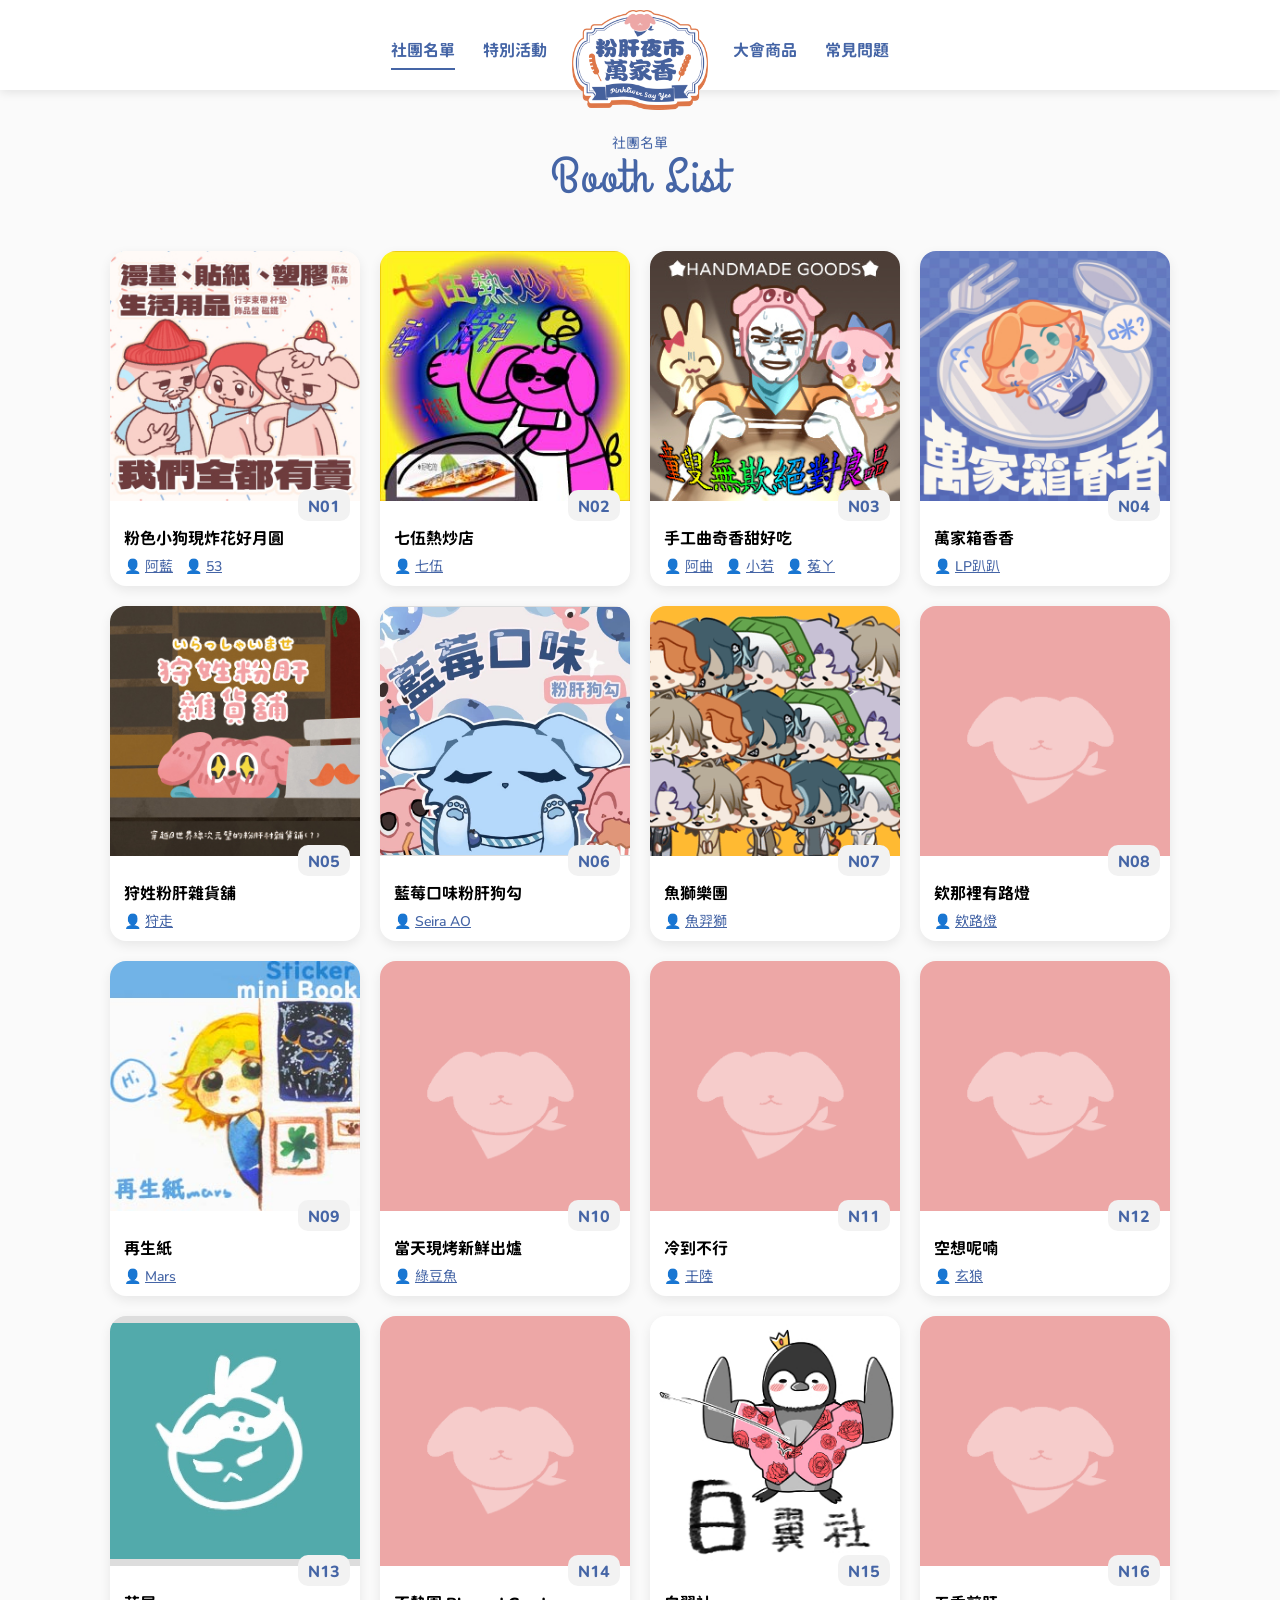
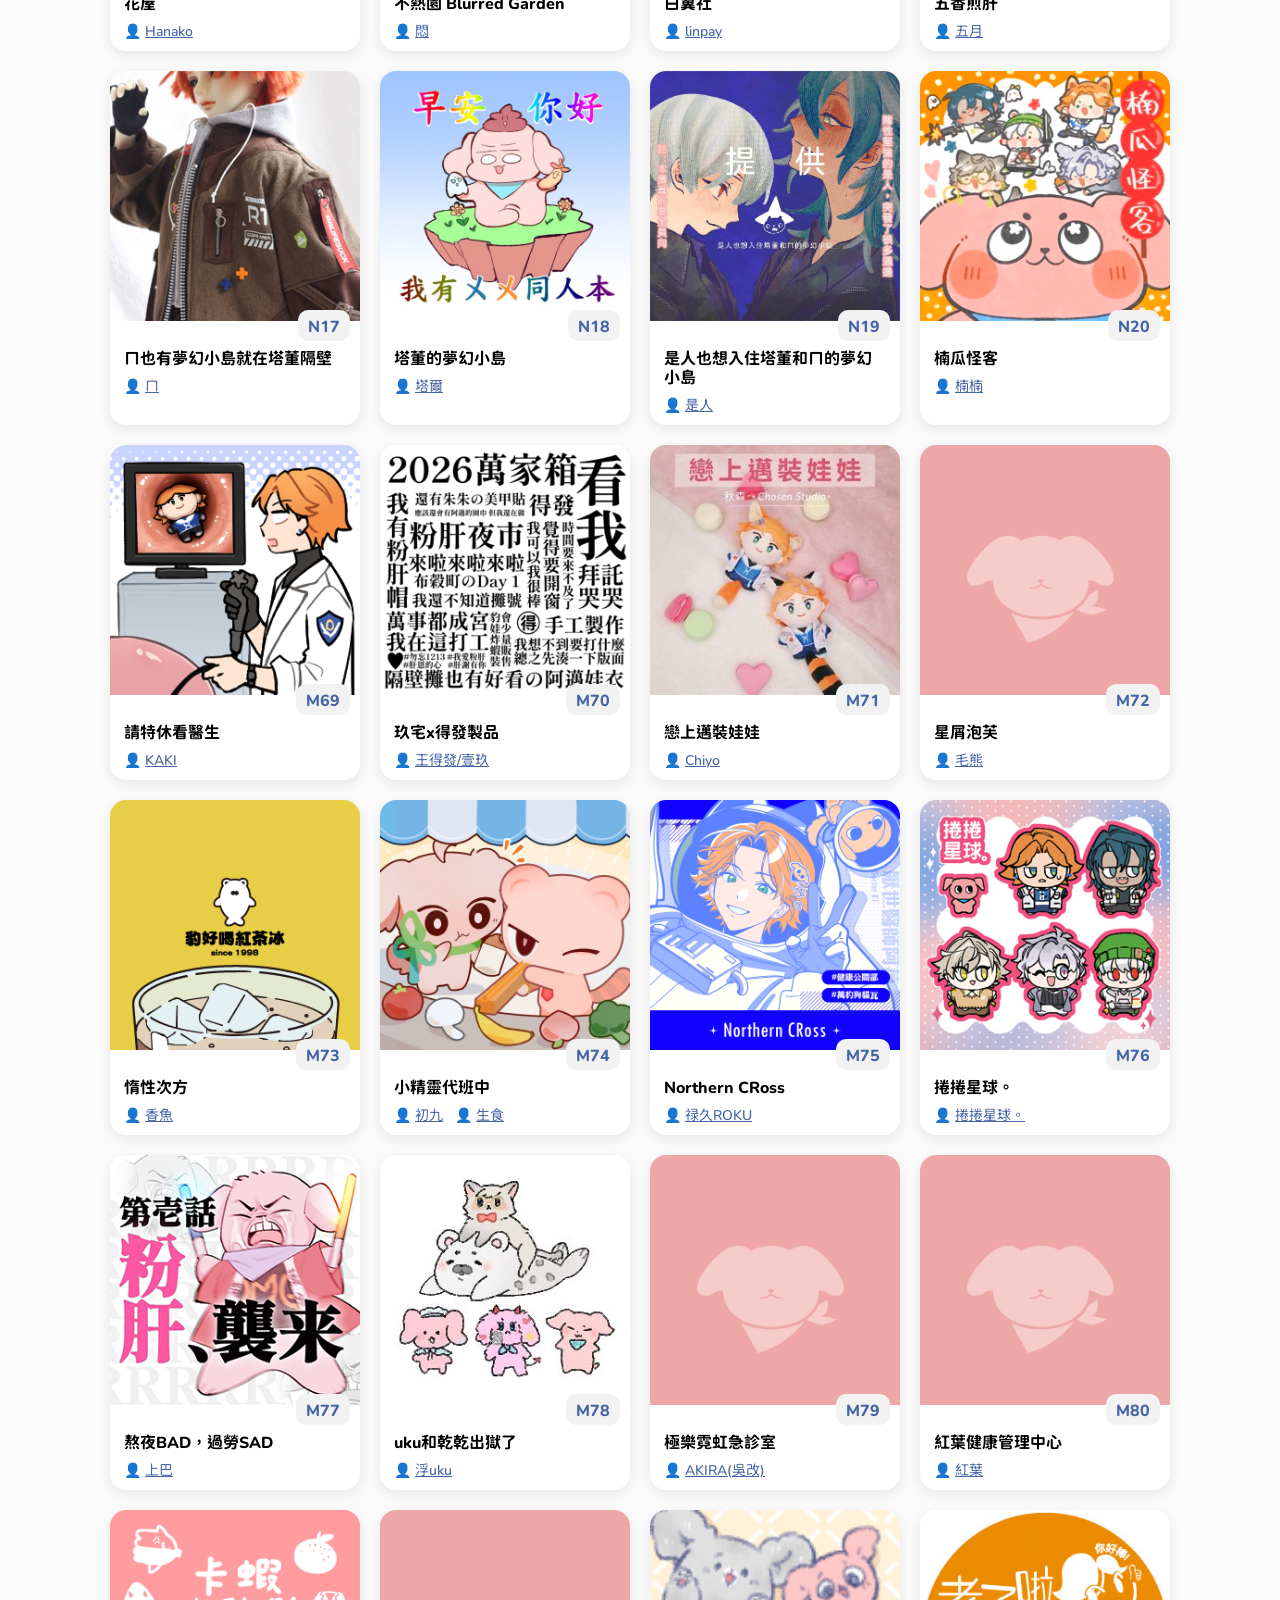
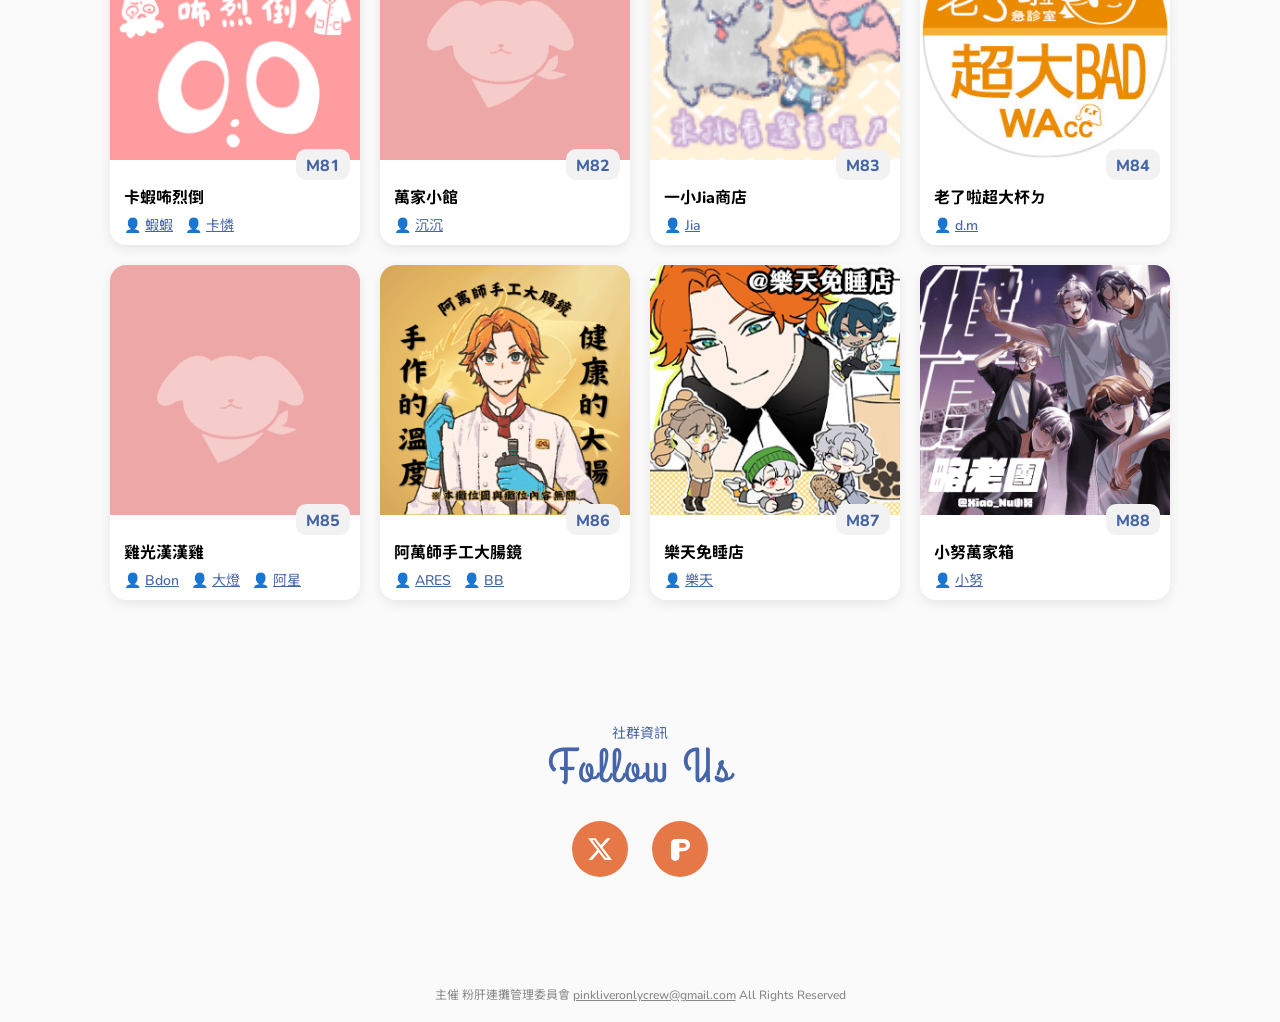
==== commit 7a49e918: "修正M78圖片錯誤" ====
--- a/booth.html
+++ b/booth.html
@@ -11,7 +11,7 @@
 <link rel="preconnect" href="https://fonts.gstatic.com" crossorigin>
 <link href="https://fonts.googleapis.com/css2?family=Chiron+GoRound+TC:wght@200..900&family=Grand+Hotel&display=swap" rel="stylesheet">
 
-<link href="css/styles.css?202603161" rel="stylesheet" />
+<link href="css/styles.css?2026042201" rel="stylesheet" />
 
 <link rel="shortcut icon" href="img/favicon.ico" />
 <link rel="bookmark" href="img/favicon.ico" />
@@ -455,7 +455,7 @@
     <div class="card">
       <div class="card-image">
         <span class="badge">M78</span>
-        <div class="placeholder"><img src="img/m78.png"></div>
+        <div class="placeholder"><img src="img/m78.jpg"></div>
       </div>
 
       <div class="card-body">
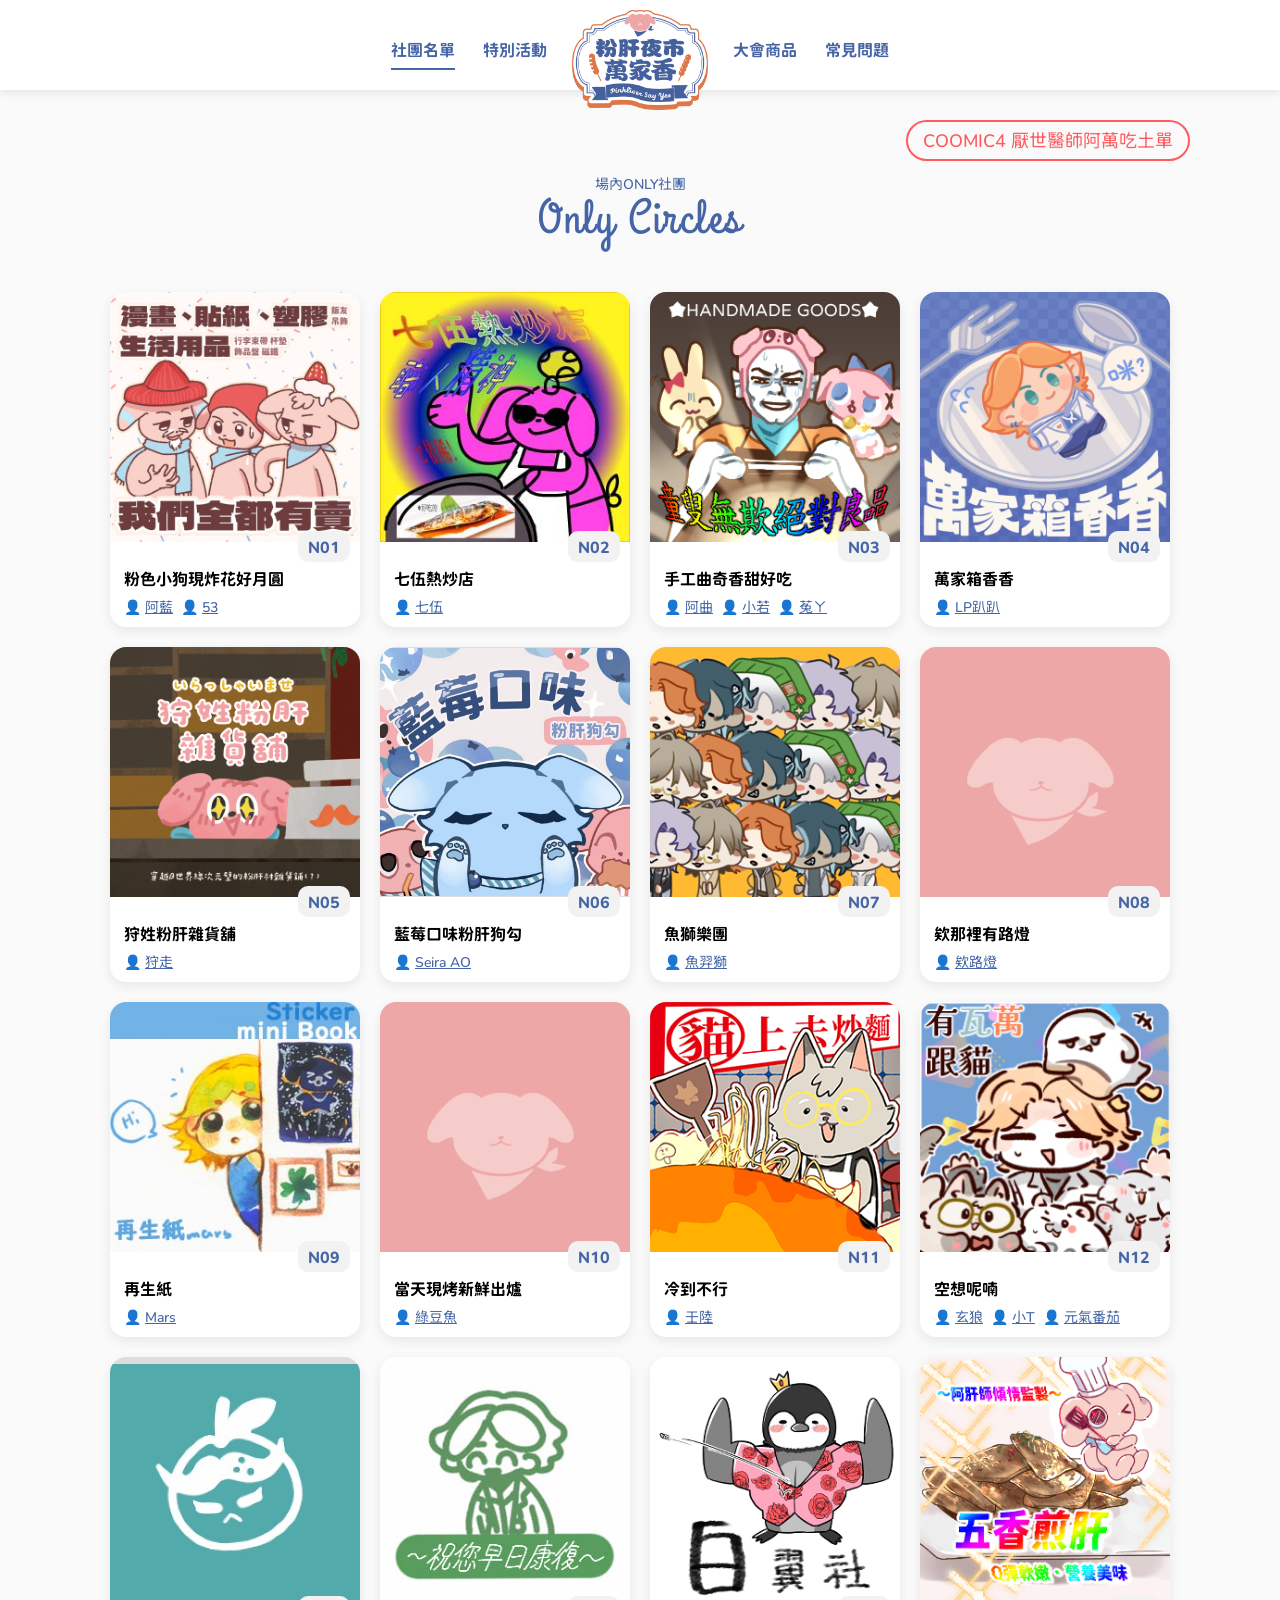
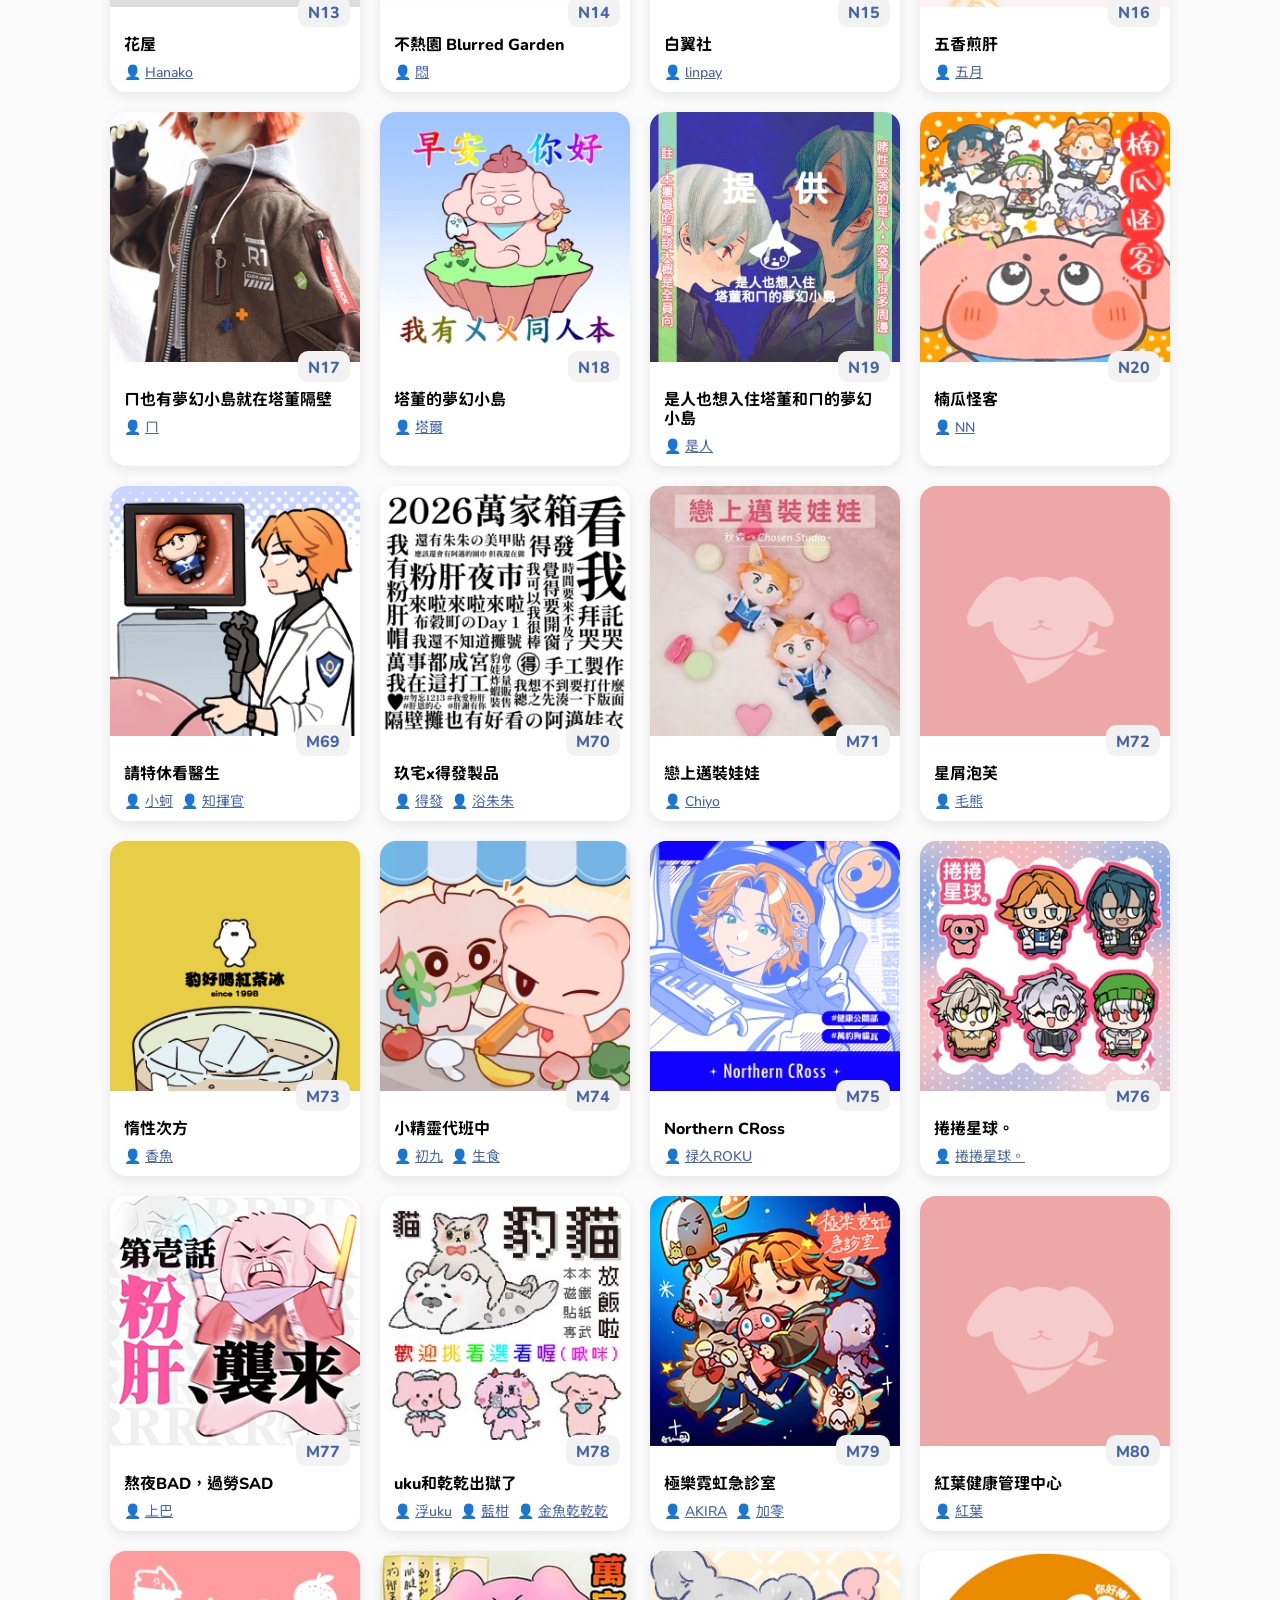
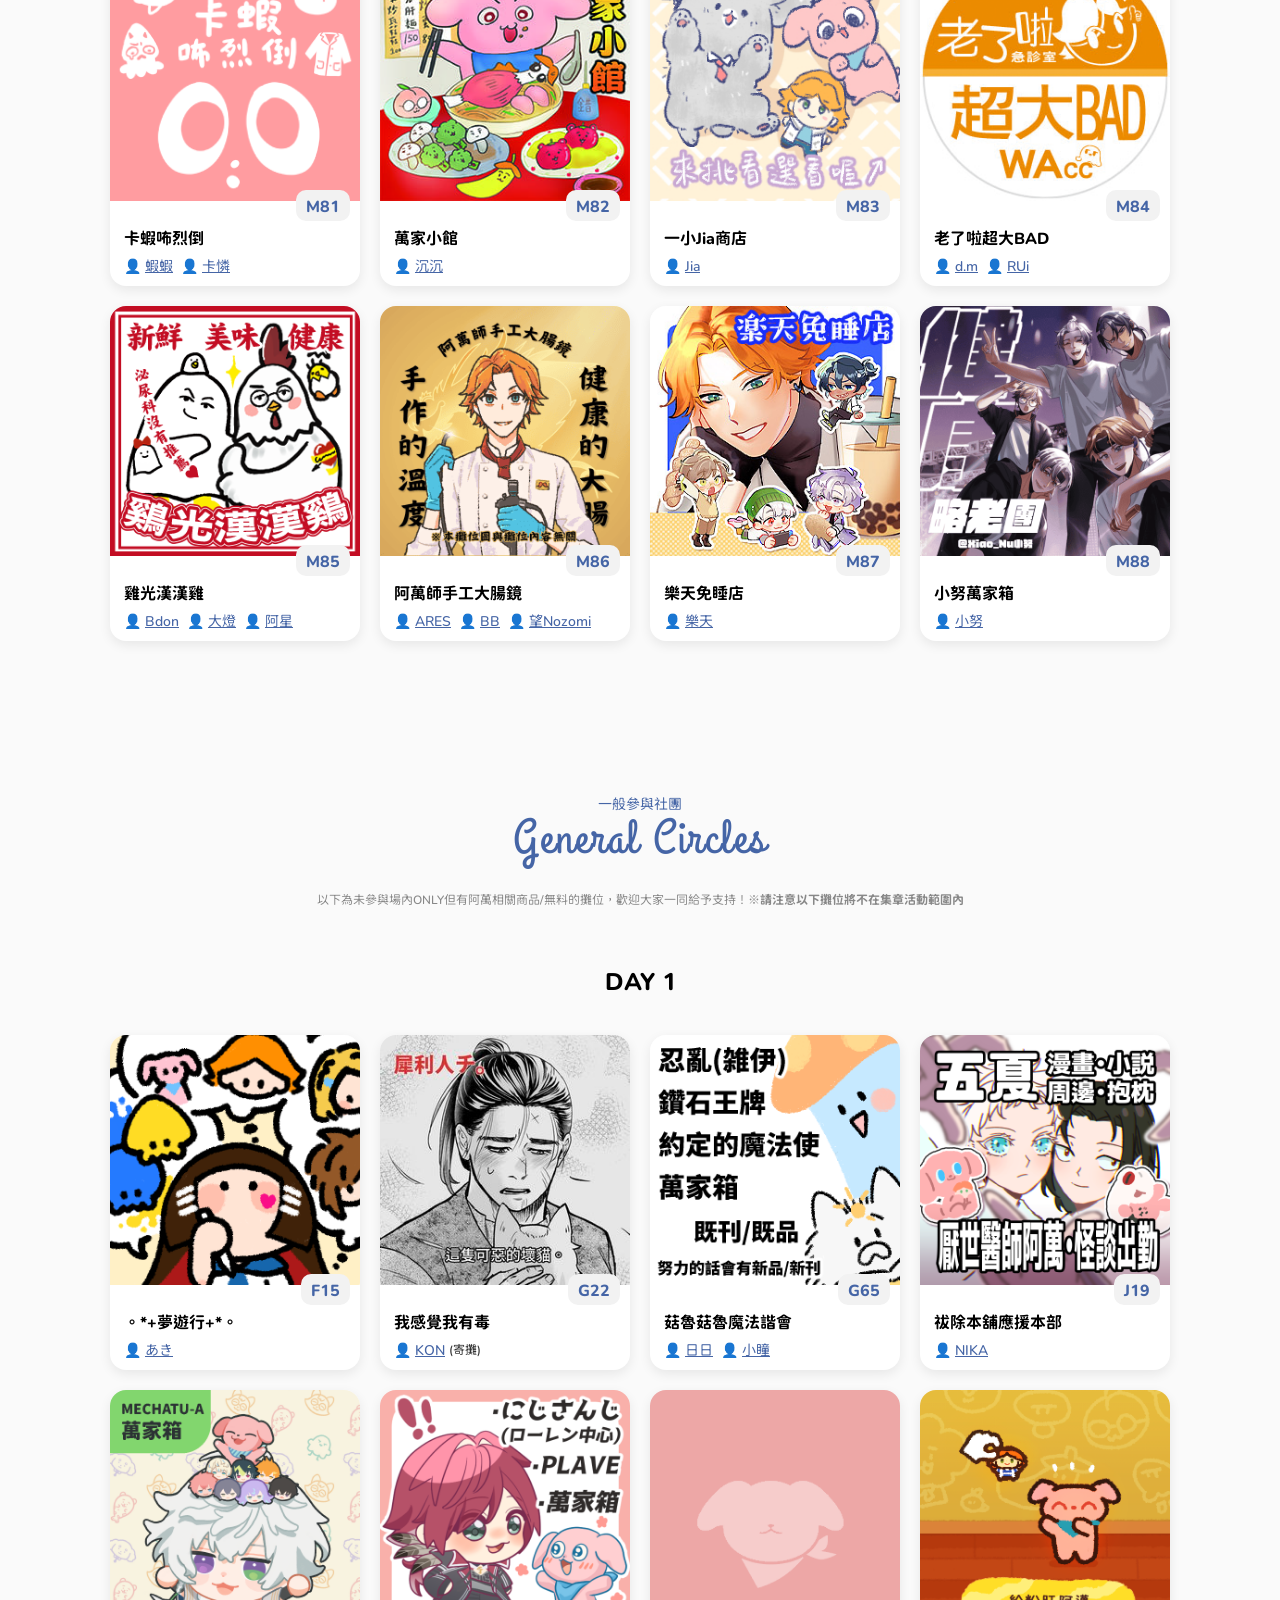
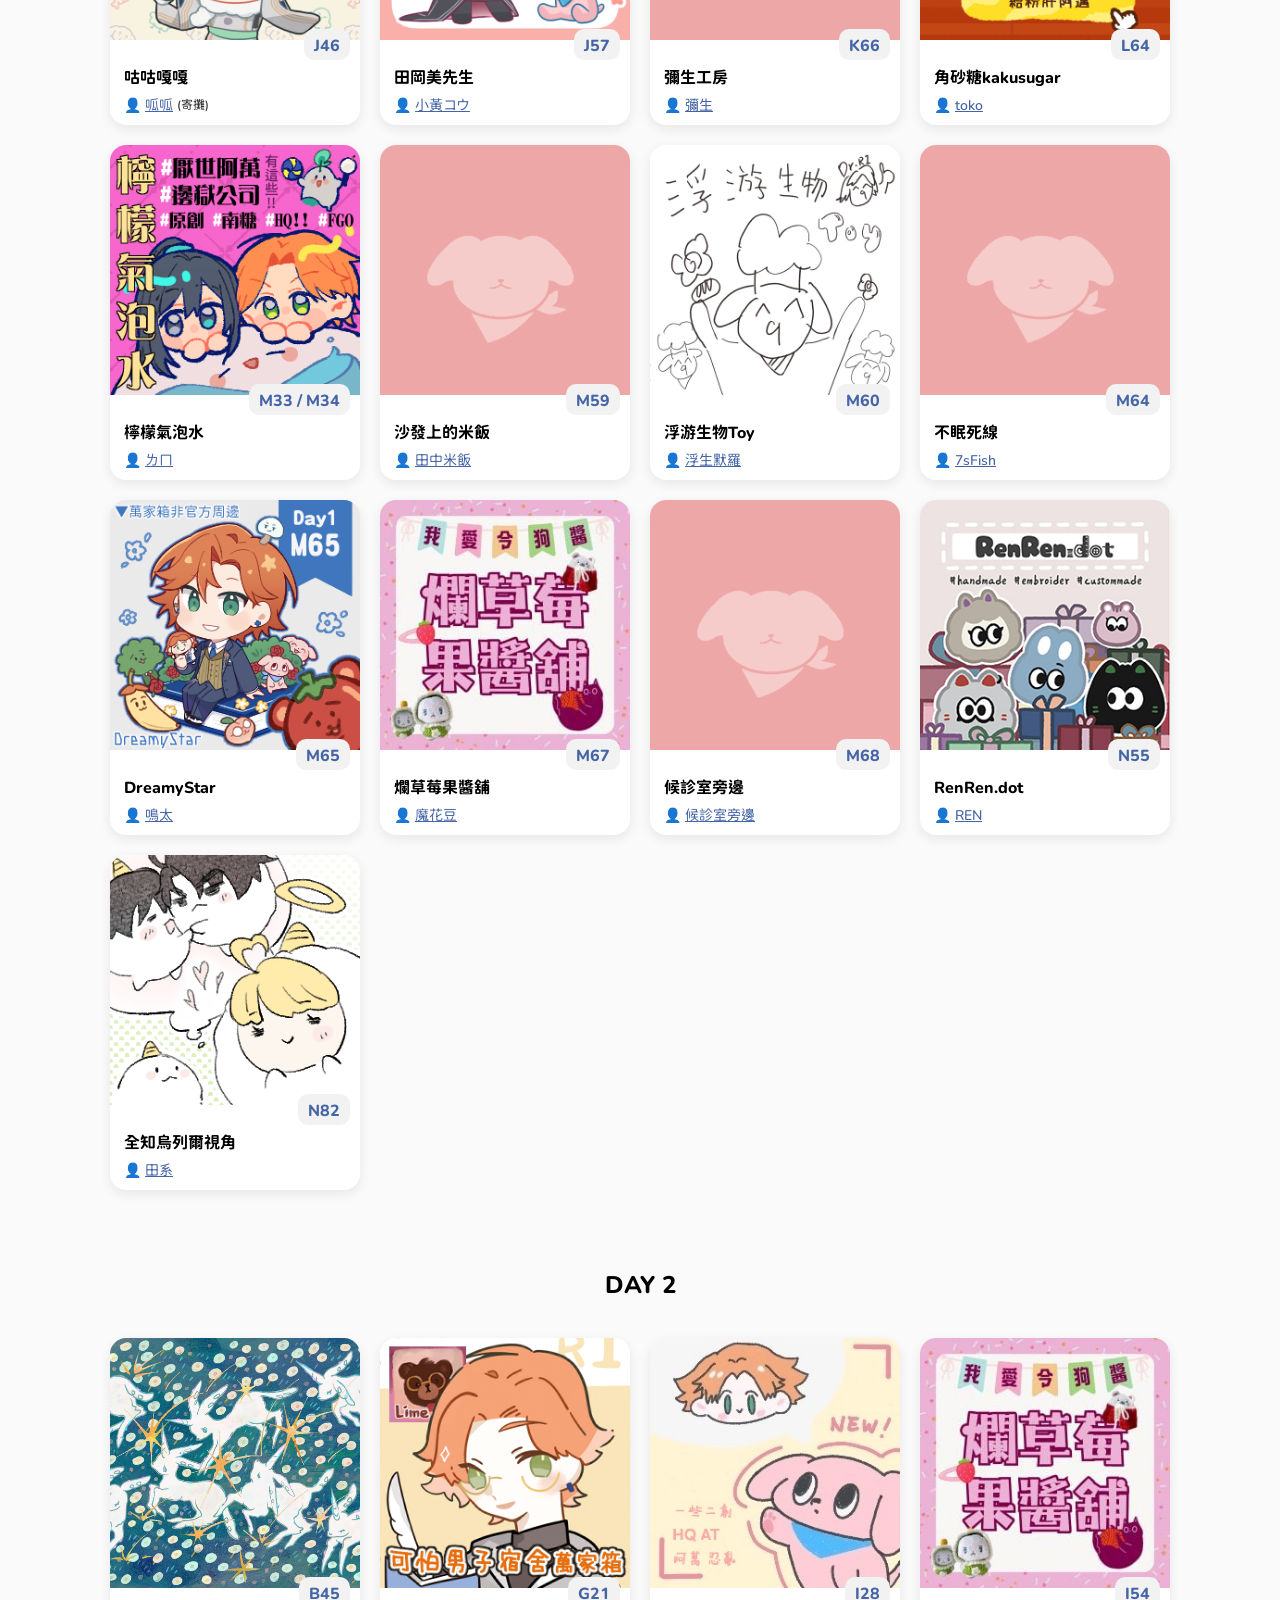
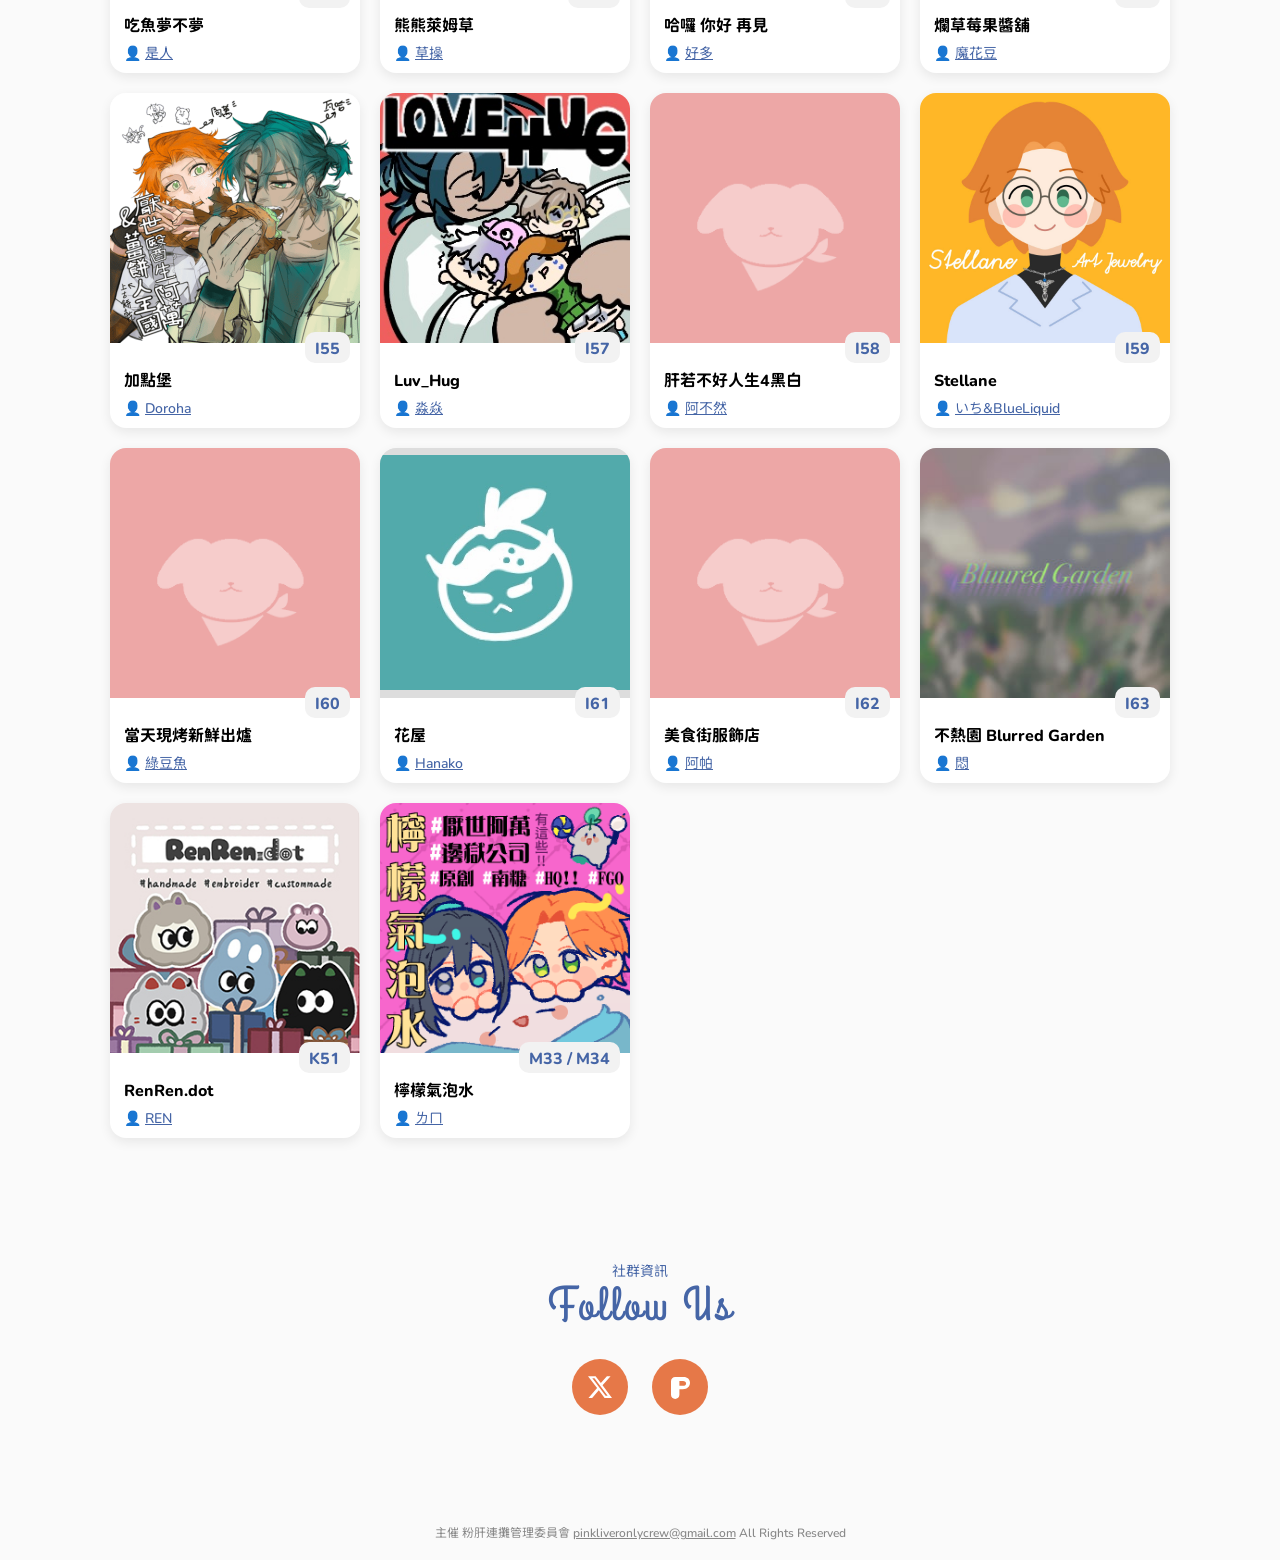
==== commit aeb96834: "新增大會商品" ====
--- a/booth.html
+++ b/booth.html
@@ -11,7 +11,7 @@
 <link rel="preconnect" href="https://fonts.gstatic.com" crossorigin>
 <link href="https://fonts.googleapis.com/css2?family=Chiron+GoRound+TC:wght@200..900&family=Grand+Hotel&display=swap" rel="stylesheet">
 
-<link href="css/styles.css?2026042201" rel="stylesheet" />
+<link href="css/styles.css?2026042501" rel="stylesheet" />
 
 <link rel="shortcut icon" href="img/favicon.ico" />
 <link rel="bookmark" href="img/favicon.ico" />
@@ -67,8 +67,10 @@
 
 <div class="infoContainer">
 
-<h3 class="sub-title">社團名單</h3>
-<h2 class="title">Booth List</h2>
+<div class="text-align-right"><a href="https://docs.google.com/spreadsheets/d/1rrMJFqtRfFvXMYzwFZLYJkXuQJvKQZGDey0kkS8D1M0/edit?gid=2067136178#gid=2067136178" target="_blank" class="sheet-btn">COOMIC4 厭世醫師阿萬吃土單</a></div>
+
+<h3 class="sub-title">場內ONLY社團</h3>
+<h2 class="title">Only Circles</h2>
 
   <div class="card-grid">
     <div class="card">
@@ -207,7 +209,7 @@
     <div class="card">
       <div class="card-image">
         <span class="badge">N11</span>
-        <div class="placeholder"><img src="img/no-img.png"></div>
+        <div class="placeholder"><img src="img/n11.png"></div>
       </div>
 
       <div class="card-body">
@@ -220,13 +222,15 @@
     <div class="card">
       <div class="card-image">
         <span class="badge">N12</span>
-        <div class="placeholder"><img src="img/no-img.png"></div>
+        <div class="placeholder"><img src="img/n12.jpg"></div>
       </div>
 
       <div class="card-body">
         <h3 class="card-title">空想呢喃</h3>
         <div class="members">
           <span class="member">👤 <a href="https://www.plurk.com/ynlang" target="_blank">玄狼</a></span>
+          <span class="member">👤 <a href="https://www.plurk.com/u/BlueDesire824" target="_blank">小T</a></span>
+          <span class="member">👤 <a href="https://x.com/Che23310" target="_blank">元氣番茄</a></span>
         </div>
       </div>
     </div>
@@ -246,7 +250,7 @@
     <div class="card">
       <div class="card-image">
         <span class="badge">N14</span>
-        <div class="placeholder"><img src="img/no-img.png"></div>
+        <div class="placeholder"><img src="img/n14.jpg"></div>
       </div>
 
       <div class="card-body">
@@ -272,7 +276,7 @@
     <div class="card">
       <div class="card-image">
         <span class="badge">N16</span>
-        <div class="placeholder"><img src="img/no-img.png"></div>
+        <div class="placeholder"><img src="img/n16.png"></div>
       </div>
 
       <div class="card-body">
@@ -317,7 +321,7 @@
       <div class="card-body">
         <h3 class="card-title">是人也想入住塔董和ㄇ的夢幻小島</h3>
         <div class="members">
-          <span class="member">👤 <a href="https://lit.link/en/litigant2111" target="_blank">是人</a></span>
+          <span class="member">👤 <a href="https://x.com/litigant2111" target="_blank">是人</a></span>
         </div>
       </div>
     </div>
@@ -330,7 +334,7 @@
       <div class="card-body">
         <h3 class="card-title">楠瓜怪客</h3>
         <div class="members">
-          <span class="member">👤 <a href="https://twitter.com/MeiiG993_v" target="_blank">楠楠</a></span>
+          <span class="member">👤 <a href="https://x.com/NN_sq_" target="_blank">NN</a></span>
         </div>
       </div>
     </div>
@@ -343,7 +347,8 @@
       <div class="card-body">
         <h3 class="card-title">請特休看醫生</h3>
         <div class="members">
-          <span class="member">👤 <a href="https://www.plurk.com/DKKAKI" target="_blank">KAKI</a></span>
+          <span class="member">👤 <a href="https://www.plurk.com/DKKAKI" target="_blank">小蚵</a></span>
+          <span class="member">👤 <a href="https://x.com/amachi_bearfafa" target="_blank">知揮官</a></span>
         </div>
       </div>
     </div>
@@ -356,7 +361,8 @@
       <div class="card-body">
         <h3 class="card-title">玖宅x得發製品</h3>
         <div class="members">
-          <span class="member">👤 <a href="https://x.com/ox1978xo" target="_blank">王得發/壹玖</a></span>
+          <span class="member">👤 <a href="https://x.com/ox1978xo" target="_blank">得發</a></span>
+          <span class="member">👤 <a href="https://x.com/showerzhuzhu" target="_blank">浴朱朱</a></span>
         </div>
       </div>
     </div>
@@ -462,19 +468,22 @@
         <h3 class="card-title">uku和乾乾出獄了</h3>
         <div class="members">
           <span class="member">👤 <a href="https://x.com/sademoboi_" target="_blank">浮uku</a></span>
+          <span class="member">👤 <a href="https://x.com/azy_htks" target="_blank">藍柑</a></span>
+          <span class="member">👤 <a href="https://x.com/gangan155" target="_blank">金魚乾乾乾</a></span>
         </div>
       </div>
     </div>
     <div class="card">
       <div class="card-image">
         <span class="badge">M79</span>
-        <div class="placeholder"><img src="img/no-img.png"></div>
+        <div class="placeholder"><img src="img/m79.jpg"></div>
       </div>
 
       <div class="card-body">
         <h3 class="card-title">極樂霓虹急診室</h3>
         <div class="members">
-          <span class="member">👤 <a href="https://www.plurk.com/HOLIDAY_9NightKnight" target="_blank">AKIRA(吳改)</a></span>
+          <span class="member">👤 <a href="https://lit.link/zh-tw/KAIAKIRA_" target="_blank">AKIRA</a></span>
+          <span class="member">👤 <a href="https://portaly.cc/jia0kelvin" target="_blank">加零</a></span>
         </div>
       </div>
     </div>
@@ -508,7 +517,7 @@
     <div class="card">
       <div class="card-image">
         <span class="badge">M82</span>
-        <div class="placeholder"><img src="img/no-img.png"></div>
+        <div class="placeholder"><img src="img/m82.jpg"></div>
       </div>
 
       <div class="card-body">
@@ -538,16 +547,17 @@
       </div>
 
       <div class="card-body">
-        <h3 class="card-title">老了啦超大杯ㄉ</h3>
+        <h3 class="card-title">老了啦超大BAD</h3>
         <div class="members">
           <span class="member">👤 <a href="https://www.plurk.com/jonddm" target="_blank">d.m</a></span>
+          <span class="member">👤 <a href="https://x.com/ruirui611" target="_blank">RUi</a></span>
         </div>
       </div>
     </div>
     <div class="card">
       <div class="card-image">
         <span class="badge">M85</span>
-        <div class="placeholder"><img src="img/no-img.png"></div>
+        <div class="placeholder"><img src="img/m85.png"></div>
       </div>
 
       <div class="card-body">
@@ -570,6 +580,7 @@
         <div class="members">
           <span class="member">👤 <a href="https://x.com/aresmaximoff" target="_blank">ARES</a></span>
           <span class="member">👤 <a href="https://x.com/blueumber_r1" target="_blank">BB</a></span>
+          <span class="member">👤 <a href="https://x.com/Nozomi_mochi_v" target="_blank">望Nozomi</a></span>
         </div>
       </div>
     </div>
@@ -596,6 +607,424 @@
         <h3 class="card-title">小努萬家箱</h3>
         <div class="members">
           <span class="member">👤 <a href="https://x.com/XaioNu" target="_blank">小努</a></span>
+        </div>
+      </div>
+    </div>
+  </div>
+
+<h3 class="sub-title pt-120" id="normal-circle">一般參與社團</h3>
+<h2 class="title">General Circles</h2>
+<p class="fs-small text-align-center text-mute">以下為未參與場內ONLY但有阿萬相關商品/無料的攤位，歡迎大家一同給予支持！<b>※請注意以下攤位將不在集章活動範圍內</b></p>
+
+<h2 class="block-title mt-60">DAY 1</h2>
+
+  <div class="card-grid">
+    <div class="card">
+      <div class="card-image">
+        <span class="badge">F15</span>
+        <div class="placeholder"><img src="img/f15.png"></div>
+      </div>
+
+      <div class="card-body">
+        <h3 class="card-title">。*+夢遊行+*。</h3>
+        <div class="members">
+          <span class="member">👤 <a href="https://x.com/aki91223" target="_blank">あき</a></span>
+        </div>
+      </div>
+    </div>
+    <div class="card">
+      <div class="card-image">
+        <span class="badge">G22</span>
+        <div class="placeholder"><img src="img/g22.jpg"></div>
+      </div>
+
+      <div class="card-body">
+        <h3 class="card-title">我感覺我有毒</h3>
+        <div class="members">
+          <span class="member">👤 <a href="https://x.com/kon_raku" target="_blank">KON</a> <span class="fs-small">(寄攤)</span></span>
+        </div>
+      </div>
+    </div>
+    <div class="card">
+      <div class="card-image">
+        <span class="badge">G65</span>
+        <div class="placeholder"><img src="img/g65.png"></div>
+      </div>
+
+      <div class="card-body">
+        <h3 class="card-title">菇魯菇魯魔法諧會</h3>
+        <div class="members">
+          <span class="member">👤 <a href="https://www.plurk.com/NiCai8881" target="_blank">日日</a></span>
+          <span class="member">👤 <a href="https://www.plurk.com/sskazuki" target="_blank">小瞳</a></span>
+        </div>
+      </div>
+    </div>
+    <div class="card">
+      <div class="card-image">
+        <span class="badge">J19</span>
+        <div class="placeholder"><img src="img/j19.png"></div>
+      </div>
+
+      <div class="card-body">
+        <h3 class="card-title">祓除本舖應援本部</h3>
+        <div class="members">
+          <span class="member">👤 <a href="https://x.com/NikaPinkLiver" target="_blank">NIKA</a></span>
+        </div>
+      </div>
+    </div>
+    <div class="card">
+      <div class="card-image">
+        <span class="badge">J46</span>
+        <div class="placeholder"><img src="img/j46.png"></div>
+      </div>
+
+      <div class="card-body">
+        <h3 class="card-title">咕咕嘎嘎</h3>
+        <div class="members">
+          <span class="member">👤 <a href="https://x.com/guagua_uwo" target="_blank">呱呱</a> <span class="fs-small">(寄攤)</span></span>
+        </div>
+      </div>
+    </div>
+    <div class="card">
+      <div class="card-image">
+        <span class="badge">J57</span>
+        <div class="placeholder"><img src="img/j57.png"></div>
+      </div>
+
+      <div class="card-body">
+        <h3 class="card-title">田岡美先生</h3>
+        <div class="members">
+          <span class="member">👤 <a href="https://x.com/alice90260" target="_blank">小黃コウ</a></span>
+        </div>
+      </div>
+    </div>
+    <div class="card">
+      <div class="card-image">
+        <span class="badge">K66</span>
+        <div class="placeholder"><img src="img/no-img.png"></div>
+      </div>
+
+      <div class="card-body">
+        <h3 class="card-title">彌生工房</h3>
+        <div class="members">
+          <span class="member">👤 <a href="https://www.plurk.com/xelloss90" target="_blank">彌生</a></span>
+        </div>
+      </div>
+    </div>
+    <div class="card">
+      <div class="card-image">
+        <span class="badge">L64</span>
+        <div class="placeholder"><img src="img/l64.png"></div>
+      </div>
+
+      <div class="card-body">
+        <h3 class="card-title">角砂糖kakusugar</h3>
+        <div class="members">
+          <span class="member">👤 <a href="https://www.instagram.com/kakusugarpic/" target="_blank">toko</a></span>
+        </div>
+      </div>
+    </div>
+    <div class="card">
+      <div class="card-image">
+        <span class="badge">M33 / M34</span>
+        <div class="placeholder"><img src="img/m33.png"></div>
+      </div>
+
+      <div class="card-body">
+        <h3 class="card-title">檸檬氣泡水</h3>
+        <div class="members">
+          <span class="member">👤 <a href="https://x.com/akinue99" target="_blank">ㄌㄇ</a></span>
+        </div>
+      </div>
+    </div>
+    <div class="card">
+      <div class="card-image">
+        <span class="badge">M59</span>
+        <div class="placeholder"><img src="img/no-img.png"></div>
+      </div>
+
+      <div class="card-body">
+        <h3 class="card-title">沙發上的米飯</h3>
+        <div class="members">
+          <span class="member">👤 <a href="https://x.com/tanakarice_" target="_blank">田中米飯</a></span>
+        </div>
+      </div>
+    </div>
+    <div class="card">
+      <div class="card-image">
+        <span class="badge">M60</span>
+        <div class="placeholder"><img src="img/m60.jpg"></div>
+      </div>
+
+      <div class="card-body">
+        <h3 class="card-title">浮游生物Toy</h3>
+        <div class="members">
+          <span class="member">👤 <a href="https://www.plurk.com/Fumoro_Art" target="_blank">浮生默羅</a></span>
+        </div>
+      </div>
+    </div>
+    <div class="card">
+      <div class="card-image">
+        <span class="badge">M64</span>
+        <div class="placeholder"><img src="img/no-img.png"></div>
+      </div>
+
+      <div class="card-body">
+        <h3 class="card-title">不眠死線</h3>
+        <div class="members">
+          <span class="member">👤 <a href="https://hai7sfish.tumblr.com/" target="_blank">7sFish</a></span>
+        </div>
+      </div>
+    </div>
+    <div class="card">
+      <div class="card-image">
+        <span class="badge">M65</span>
+        <div class="placeholder"><img src="img/m65.png"></div>
+      </div>
+
+      <div class="card-body">
+        <h3 class="card-title">DreamyStar</h3>
+        <div class="members">
+          <span class="member">👤 <a href="https://x.com/narunomeita" target="_blank">鳴太</a></span>
+        </div>
+      </div>
+    </div>
+    <div class="card">
+      <div class="card-image">
+        <span class="badge">M67</span>
+        <div class="placeholder"><img src="img/m67.jpg"></div>
+      </div>
+
+      <div class="card-body">
+        <h3 class="card-title">爛草莓果醬舖</h3>
+        <div class="members">
+          <span class="member">👤 <a href="https://x.com/yuu_sannn2" target="_blank">魔花豆</a></span>
+        </div>
+      </div>
+    </div>
+    <div class="card">
+      <div class="card-image">
+        <span class="badge">M68</span>
+        <div class="placeholder"><img src="img/no-img.png"></div>
+      </div>
+
+      <div class="card-body">
+        <h3 class="card-title">候診室旁邊</h3>
+        <div class="members">
+          <span class="member">👤 <a href="https://x.com/cuuuuuag" target="_blank">候診室旁邊</a></span>
+        </div>
+      </div>
+    </div>
+    <div class="card">
+      <div class="card-image">
+        <span class="badge">N55</span>
+        <div class="placeholder"><img src="img/n55.jpg"></div>
+      </div>
+
+      <div class="card-body">
+        <h3 class="card-title">RenRen.dot</h3>
+        <div class="members">
+          <span class="member">👤 <a href="https://x.com/renren_dot" target="_blank">REN</a></span>
+        </div>
+      </div>
+    </div>
+    <div class="card">
+      <div class="card-image">
+        <span class="badge">N82</span>
+        <div class="placeholder"><img src="img/n82.png"></div>
+      </div>
+
+      <div class="card-body">
+        <h3 class="card-title">全知烏列爾視角</h3>
+        <div class="members">
+          <span class="member">👤 <a href="https://www.plurk.com/art0125" target="_blank">田系</a></span>
+        </div>
+      </div>
+    </div>
+  </div>
+
+<h2 class="block-title mt-60">DAY 2</h2>
+
+  <div class="card-grid">
+    <div class="card">
+      <div class="card-image">
+        <span class="badge">B45</span>
+        <div class="placeholder"><img src="img/b45.jpg"></div>
+      </div>
+
+      <div class="card-body">
+        <h3 class="card-title">吃魚夢不夢</h3>
+        <div class="members">
+          <span class="member">👤 <a href="https://x.com/litigant2111" target="_blank">是人</a></span>
+        </div>
+      </div>
+    </div>
+    <div class="card">
+      <div class="card-image">
+        <span class="badge">G21</span>
+        <div class="placeholder"><img src="img/g21.png"></div>
+      </div>
+
+      <div class="card-body">
+        <h3 class="card-title">熊熊萊姆草</h3>
+        <div class="members">
+          <span class="member">👤 <a href="https://x.com/timacross4527" target="_blank">草操</a></span>
+        </div>
+      </div>
+    </div>
+    <div class="card">
+      <div class="card-image">
+        <span class="badge">I28</span>
+        <div class="placeholder"><img src="img/i28.jpg"></div>
+      </div>
+
+      <div class="card-body">
+        <h3 class="card-title">哈囉 你好 再見</h3>
+        <div class="members">
+          <span class="member">👤 <a href="https://www.plurk.com/yumann" target="_blank">好多</a></span>
+        </div>
+      </div>
+    </div>
+    <div class="card">
+      <div class="card-image">
+        <span class="badge">I54</span>
+        <div class="placeholder"><img src="img/m67.jpg"></div>
+      </div>
+
+      <div class="card-body">
+        <h3 class="card-title">爛草莓果醬舖</h3>
+        <div class="members">
+          <span class="member">👤 <a href="https://x.com/yuu_sannn2" target="_blank">魔花豆</a></span>
+        </div>
+      </div>
+    </div>
+    <div class="card">
+      <div class="card-image">
+        <span class="badge">I55</span>
+        <div class="placeholder"><img src="img/i55.png"></div>
+      </div>
+
+      <div class="card-body">
+        <h3 class="card-title">加點堡</h3>
+        <div class="members">
+          <span class="member">👤 <a href="https://www.pixiv.net/users/8967088" target="_blank">Doroha</a></span>
+        </div>
+      </div>
+    </div>
+    <div class="card">
+      <div class="card-image">
+        <span class="badge">I57</span>
+        <div class="placeholder"><img src="img/i57.jpg"></div>
+      </div>
+
+      <div class="card-body">
+        <h3 class="card-title">Luv_Hug</h3>
+        <div class="members">
+          <span class="member">👤 <a href="https://x.com/renee0935" target="_blank">淼焱</a></span>
+        </div>
+      </div>
+    </div>
+    <div class="card">
+      <div class="card-image">
+        <span class="badge">I58</span>
+        <div class="placeholder"><img src="img/no-img.png"></div>
+      </div>
+
+      <div class="card-body">
+        <h3 class="card-title">肝若不好人生4黑白</h3>
+        <div class="members">
+          <span class="member">👤 <a href="https://x.com/lips911" target="_blank">阿不然</a></span>
+        </div>
+      </div>
+    </div>
+    <div class="card">
+      <div class="card-image">
+        <span class="badge">I59</span>
+        <div class="placeholder"><img src="img/i59.jpg"></div>
+      </div>
+
+      <div class="card-body">
+        <h3 class="card-title">Stellane</h3>
+        <div class="members">
+          <span class="member">👤 <a href="https://x.com/Stellane2025" target="_blank">いち&BlueLiquid</a></span>
+        </div>
+      </div>
+    </div>
+    <div class="card">
+      <div class="card-image">
+        <span class="badge">I60</span>
+        <div class="placeholder"><img src="img/no-img.png"></div>
+      </div>
+
+      <div class="card-body">
+        <h3 class="card-title">當天現烤新鮮出爐</h3>
+        <div class="members">
+          <span class="member">👤 <a href="https://www.plurk.com/leavescabinet" target="_blank">綠豆魚</a></span>
+        </div>
+      </div>
+    </div>
+    <div class="card">
+      <div class="card-image">
+        <span class="badge">I61</span>
+        <div class="placeholder"><img src="img/n13.png"></div>
+      </div>
+
+      <div class="card-body">
+        <h3 class="card-title">花屋</h3>
+        <div class="members">
+          <span class="member">👤 <a href="https://x.com/edo0527" target="_blank">Hanako</a></span>
+        </div>
+      </div>
+    </div>
+    <div class="card">
+      <div class="card-image">
+        <span class="badge">I62</span>
+        <div class="placeholder"><img src="img/no-img.png"></div>
+      </div>
+
+      <div class="card-body">
+        <h3 class="card-title">美食街服飾店</h3>
+        <div class="members">
+          <span class="member">👤 <a href="https://x.com/crafts_paru" target="_blank">阿帕</a></span>
+        </div>
+      </div>
+    </div>
+    <div class="card">
+      <div class="card-image">
+        <span class="badge">I63</span>
+        <div class="placeholder"><img src="img/i63.jpg"></div>
+      </div>
+
+      <div class="card-body">
+        <h3 class="card-title">不熱園 Blurred Garden</h3>
+        <div class="members">
+          <span class="member">👤 <a href="https://www.plurk.com/m_o_n_c_o" target="_blank">悶</a></span>
+        </div>
+      </div>
+    </div>
+    <div class="card">
+      <div class="card-image">
+        <span class="badge">K51</span>
+        <div class="placeholder"><img src="img/n55.jpg"></div>
+      </div>
+
+      <div class="card-body">
+        <h3 class="card-title">RenRen.dot</h3>
+        <div class="members">
+          <span class="member">👤 <a href="https://x.com/renren_dot" target="_blank">REN</a></span>
+        </div>
+      </div>
+    </div>
+    <div class="card">
+      <div class="card-image">
+        <span class="badge">M33 / M34</span>
+        <div class="placeholder"><img src="img/m33.png"></div>
+      </div>
+
+      <div class="card-body">
+        <h3 class="card-title">檸檬氣泡水</h3>
+        <div class="members">
+          <span class="member">👤 <a href="https://x.com/akinue99" target="_blank">ㄌㄇ</a></span>
         </div>
       </div>
     </div>
--- a/css/styles.css
+++ b/css/styles.css
@@ -29,6 +29,18 @@
 .text-mute,
 .text-mute a{
 color:#888 !important;
+}
+
+.mt-28 {
+margin-top: 28px;
+}
+
+.mt-60 {
+margin-top: 60px;
+}
+
+.pt-120 {
+padding-top: 120px;
 }
 
 /* ---------------- */
@@ -995,6 +1007,10 @@
 
 }
 
+.block-title {
+  text-align: center;
+}
+
 /* 卡片 */
 
 .infoCard{
@@ -1137,6 +1153,21 @@
     padding-left: 0px;
   }
 
+}
+
+.sheet-btn {
+  display: inline-block;
+  padding: 8px 15px;
+  border: 2px solid #ff5a5f;
+  color: #ff5a5f;
+  border-radius: 999px;
+  font-size: 18px;
+  text-decoration: none;
+}
+
+.sheet-btn:hover {
+  background: #ff5a5f;
+  color: #fff;
 }
 
 /* card */
@@ -1183,6 +1214,16 @@
   color: #4565A6;
 }
 
+.day-badge {
+  background: #f2f2f2;
+  padding: 6px 10px;
+  border-radius: 10px;
+  color: #666;
+  margin-top: 15px;
+  display: block;
+  text-align: center;
+}
+
 /* 圖片 placeholder */
 .placeholder {
   width: 100%;
@@ -1213,7 +1254,7 @@
 /* 成員 */
 .members {
   display: flex;
-  gap: 12px;
+  gap: 8px;
   font-size: 14px;
   color: #333;
 }
@@ -1312,4 +1353,634 @@
 
 footer a{
 color:#888;
+}
+
+
+/* ===== Stamp Event ===== */
+
+.stamp-event {
+  max-width: 900px;
+  margin: 0 auto;
+  padding: 40px 20px;
+}
+
+/* ===== Hero ===== */
+
+.stamp-hero {
+  display: flex;
+  align-items: center;
+  justify-content: space-between;
+  gap: 0px;
+}
+
+/* 左側文字 */
+.hero-text {
+  flex: 0.8;
+}
+
+/* 右側圖片 */
+.hero-image {
+  flex: 1.2;
+  text-align: right;
+}
+
+.hero-tag {
+  display: inline-block;
+  padding: 8px 15px;
+  border: 2px solid #ff5a5f;
+  color: #ff5a5f;
+  border-radius: 999px;
+  font-size: 18px;
+}
+
+.stamp-hero h1 {
+  font-size: 42px;
+  margin-bottom: -20px;
+}
+
+.stamp-hero h2 {
+  font-size: 32px;
+  margin-bottom: 30px;
+}
+
+.stamp-event .highlight {
+  color: #ff5a5f;
+}
+
+.stamp-hero p {
+  line-height: 10px;
+  font-size: 15px;
+}
+
+.hero-image img {
+  max-width: 100%;
+  height: auto;
+}
+
+/* 手機版 */
+@media (max-width: 768px) {
+  .stamp-hero {
+    flex-direction: column;
+    text-align: center;
+  }
+
+  .hero-image {
+    text-align: center;
+    margin-top: 20px;
+  }
+}
+
+/* Highlight */
+.stamp-highlight {
+  display: flex;
+  align-items: center;
+  gap: 25px;
+  padding: 25px 25px;
+  margin: 20px 0px 50px 0px;
+  background: #FFF2F1;
+  border-radius: 16px;
+  overflow-x: auto;
+}
+
+/* 每個項目 */
+.highlight-item {
+  display: flex;
+  align-items: center;
+  gap: 10px;
+  white-space: nowrap;
+  color: #333;
+}
+
+.highlight-item .icon {
+  font-size: 26px;
+}
+
+.highlight-item .text {
+  font-size: 14px;
+  line-height: 1.4;
+}
+
+/* 分隔線 */
+.divider {
+  height: 32px;
+  border-right: 1px solid #F2C7C5;
+}
+
+/* 警示區 */
+.highlight-warning {
+  display: flex;
+  align-items: center;
+  gap: 10px;
+  margin-left: auto;
+  white-space: nowrap;
+}
+
+.warn-icon {
+  width: 24px;
+  height: 24px;
+  border-radius: 50%;
+  border: 2px solid #ff4d4f;
+  color: #ff4d4f;
+  font-weight: bold;
+  display: flex;
+  align-items: center;
+  justify-content: center;
+}
+
+.highlight-warning .text {
+  font-size: 13px;
+  line-height: 1.4;
+  color: #333;
+}
+
+/* 手機優化 */
+@media (max-width: 600px) {
+  .stamp-event {
+    padding: 40px 0px;
+  }
+
+  .divider {
+    display: none;
+  }
+
+  .highlight-warning {
+    width: 100%;
+    margin-top: 8px;
+  }
+}
+
+/* ===== Steps ===== */
+
+.stamp-steps {
+  display: flex;
+  align-items: stretch;
+  justify-content: space-between;
+  gap: 12px;
+  margin-top: 32px;
+}
+
+/* 卡片 */
+.step-card {
+  position: relative;
+  flex: 1;
+  padding: 24px 16px 20px;
+  border: 1px solid #f1c7c7;
+  border-radius: 16px;
+  background: #fff;
+  text-align: center;
+}
+
+/* 上方紅色數字 */
+.step-number {
+  position: absolute;
+  top: -16px;
+  left: 50%;
+  transform: translateX(-50%);
+  width: 32px;
+  height: 32px;
+  background: #ff5a5f;
+  color: #fff;
+  border-radius: 50%;
+  font-weight: bold;
+  display: flex;
+  align-items: center;
+  justify-content: center;
+}
+
+/* icon */
+.step-icon {
+  font-size: 40px;
+  margin: 10px 0px;
+  color: #666;
+}
+
+/* 標題 */
+.step-card h3 {
+  font-size: 16px;
+  margin-bottom: 8px;
+}
+
+/* 文字 */
+.step-card p {
+  font-size: 13px;
+  line-height: 1.6;
+  color: #555;
+}
+
+/* 小標籤 */
+.step-tag {
+  display: inline-block;
+  margin-top: 10px;
+  padding: 4px 10px;
+  background: #ff5a5f;
+  color: #fff;
+  border-radius: 999px;
+  font-size: 12px;
+}
+
+/* 箭頭 */
+.step-arrow {
+  display: flex;
+  align-items: center;
+  justify-content: center;
+  color: #ff5a5f;
+  font-size: 40px;
+  padding: 0px 0px 10px 0px;
+}
+
+/* 下方備註 */
+.step-note {
+  text-align: center;
+  font-size: 13px;
+  color: #666;
+  margin-top: 16px;
+}
+
+/* 手機版 */
+@media (max-width: 768px) {
+  .stamp-steps {
+    flex-direction: column;
+  }
+
+  .step-arrow {
+    transform: rotate(90deg);
+    margin: 0px 0px 7px 0px;
+  }
+}
+
+/* ===== Info ===== */
+
+.stamp-info {
+  display: grid;
+  grid-template-columns: repeat(3, 1fr);
+  gap: 16px;
+  margin-top: 32px;
+}
+
+/* 卡片 */
+.info-card {
+  padding: 20px;
+  border-radius: 16px;
+  background: #FFF2F1;
+  text-align: center;
+}
+
+/* 標題區 */
+.info-title {
+  display: flex;
+  align-items: center;
+  justify-content: center;
+  gap: 6px;
+  color: #ff5a5f;
+  font-weight: 600;
+  margin-bottom: 12px;
+}
+
+/* icon */
+.info-icon {
+  font-size: 18px;
+}
+
+/* 內容 */
+.info-content {
+  font-size: 14px;
+  line-height: 1.6;
+  color: #333;
+}
+
+/* 時間放大 */
+.info-content.big {
+  font-size: 22px;
+  font-weight: bold;
+}
+
+/* 手機 */
+@media (max-width: 768px) {
+  .stamp-info {
+    grid-template-columns: 1fr;
+  }
+}
+
+/* CTA */
+.stamp-cta {
+  margin-top: 60px;
+  text-align: center;
+}
+
+.stamp-cta p {
+  font-size: 20px;
+  font-weight: bold;
+}
+
+.stamp-btn {
+  display: inline-block;
+  margin-top: 10px;
+  padding: 20px 30px;
+  background: #ff4d4f;
+  color: #fff;
+  border-radius: 999px;
+  text-decoration: none;
+}
+
+.stamp-btn:hover {
+  color: #fff;
+  background: #E67848;
+}
+
+/* Mobile */
+@media (max-width: 600px) {
+  .stamp-highlight {
+    flex-direction: column;
+  }
+
+  .stamp-info {
+    grid-template-columns: 1fr;
+  }
+}
+
+
+/* =========================
+   Feature Section
+========================= */
+
+.feature-section {
+  margin: -40px -20px 0px -20px;
+}
+
+.feature-grid {
+  display: grid;
+  grid-template-columns: repeat(4, 1fr);
+
+  background: #fff;
+  border: 1px solid #f1c7c7;
+  border-radius: 16px;
+
+  overflow: hidden;
+}
+
+/* 每個 item */
+
+.feature-item {
+  position: relative;
+
+  padding: 52px 28px 42px;
+
+  text-align: center;
+}
+
+.feature-item:not(:last-child)::after {
+  content: "";
+
+  position: absolute;
+  top: 50%;
+  right: 0;
+
+  transform: translateY(-50%);
+
+  width: 1px;
+  height: 72%;
+
+  background: #f2e5e5;
+}
+
+/* icon */
+
+.feature-icon {
+  width: 88px;
+  height: 88px;
+
+  margin: 0 auto 26px;
+
+  border-radius: 999px;
+
+  background: #fff5f5;
+
+  display: flex;
+  align-items: center;
+  justify-content: center;
+
+  gap: 8px;
+  font-size: 47px;
+  color: #666;
+}
+
+.season-icon .bi-sun {
+  margin-top: -20px;
+}
+
+.season-icon .bi-snow3 {
+  margin-bottom: -20px;
+}
+
+/* title */
+
+.feature-item h3 {
+  font-size: 16px;
+  margin-bottom: 8px;
+}
+
+/* text */
+
+.feature-item p {
+  font-size: 13px;
+  line-height: 1.6;
+  color: #555;
+}
+
+/* highlight */
+
+.highlight {
+  color: #ff4b4b;
+  font-weight: 700;
+}
+
+/* =========================
+   Mobile
+========================= */
+
+@media (max-width: 768px) {
+
+  .feature-grid {
+    grid-template-columns: repeat(2, 1fr);
+  }
+
+  .feature-item {
+    padding: 38px 18px 30px;
+  }
+
+  .feature-item h3 {
+    font-size: 24px;
+  }
+
+  .feature-item p {
+    font-size: 15px;
+  }
+
+  .feature-icon {
+    width: 72px;
+    height: 72px;
+
+    margin-bottom: 20px;
+  }
+
+  .feature-icon img {
+    width: 34px;
+    height: 34px;
+  }
+
+  .feature-item:nth-child(2)::after {
+    display: none;
+  }
+
+}
+
+
+/* =========================
+   Product Lineup
+========================= */
+
+.product-lineup {
+  padding: 30px 0px 20px 0px;
+}
+
+.product-grid {
+  display: grid;
+  grid-template-columns: repeat(2, 1fr);
+
+  gap: 32px;
+}
+
+/* 卡片 */
+
+.product-card {
+  position: relative;
+
+  background: #fff;
+
+  border: 1px solid #f1c7c7;
+  border-radius: 28px;
+
+  padding: 52px 28px 28px;
+
+  box-sizing: border-box;
+}
+
+/* badge */
+
+.product-badge {
+  position: absolute;
+
+  top: -18px;
+  left: 50%;
+
+  transform: translateX(-50%);
+
+  border-radius: 999px;
+
+  font-size: 18px;
+  font-weight: 700;
+  line-height: 1;*/
+
+  display: inline-block;
+  padding: 15px 20px;
+  color: #fff;
+  background: #ff5a5f;
+}
+
+/* content */
+
+.product-content {
+}
+
+/* image */
+
+.product-image {
+}
+
+.product-image img {
+  width: 100%;
+
+  border-radius: 18px;
+
+  display: block;
+}
+
+/* info */
+
+.product-info {
+}
+
+.product-info h3 {
+  margin-bottom: 18px;
+
+  font-weight: 800;
+
+  color: #111;
+}
+
+.product-info ul {
+  margin: 0;
+  padding-left: 24px;
+
+  display: flex;
+  flex-direction: column;
+  gap: 14px;
+}
+
+.product-info li {
+  line-height: 1.4;
+
+  color: #222;
+}
+
+/* meta */
+
+.product-meta {
+  margin-top: 28px;
+
+  line-height: 1.5;
+
+  color: #555;
+}
+
+/* =========================
+   Mobile
+========================= */
+
+@media (max-width: 1024px) {
+
+  .product-grid {
+    grid-template-columns: 1fr;
+  }
+
+}
+
+@media (max-width: 768px) {
+
+  .product-card {
+    padding: 44px 20px 20px;
+  }
+
+  .product-content {
+    flex-direction: column;
+  }
+
+  .product-info {
+    width: 100%;
+  }
+
+  .product-badge {
+    padding: 10px 24px;
+  }
+
+  .product-info h3 {
+  }
+
+  .product-info li {
+  }
+
+  .product-meta {
+    font-size: 16px;
+  }
+
 }
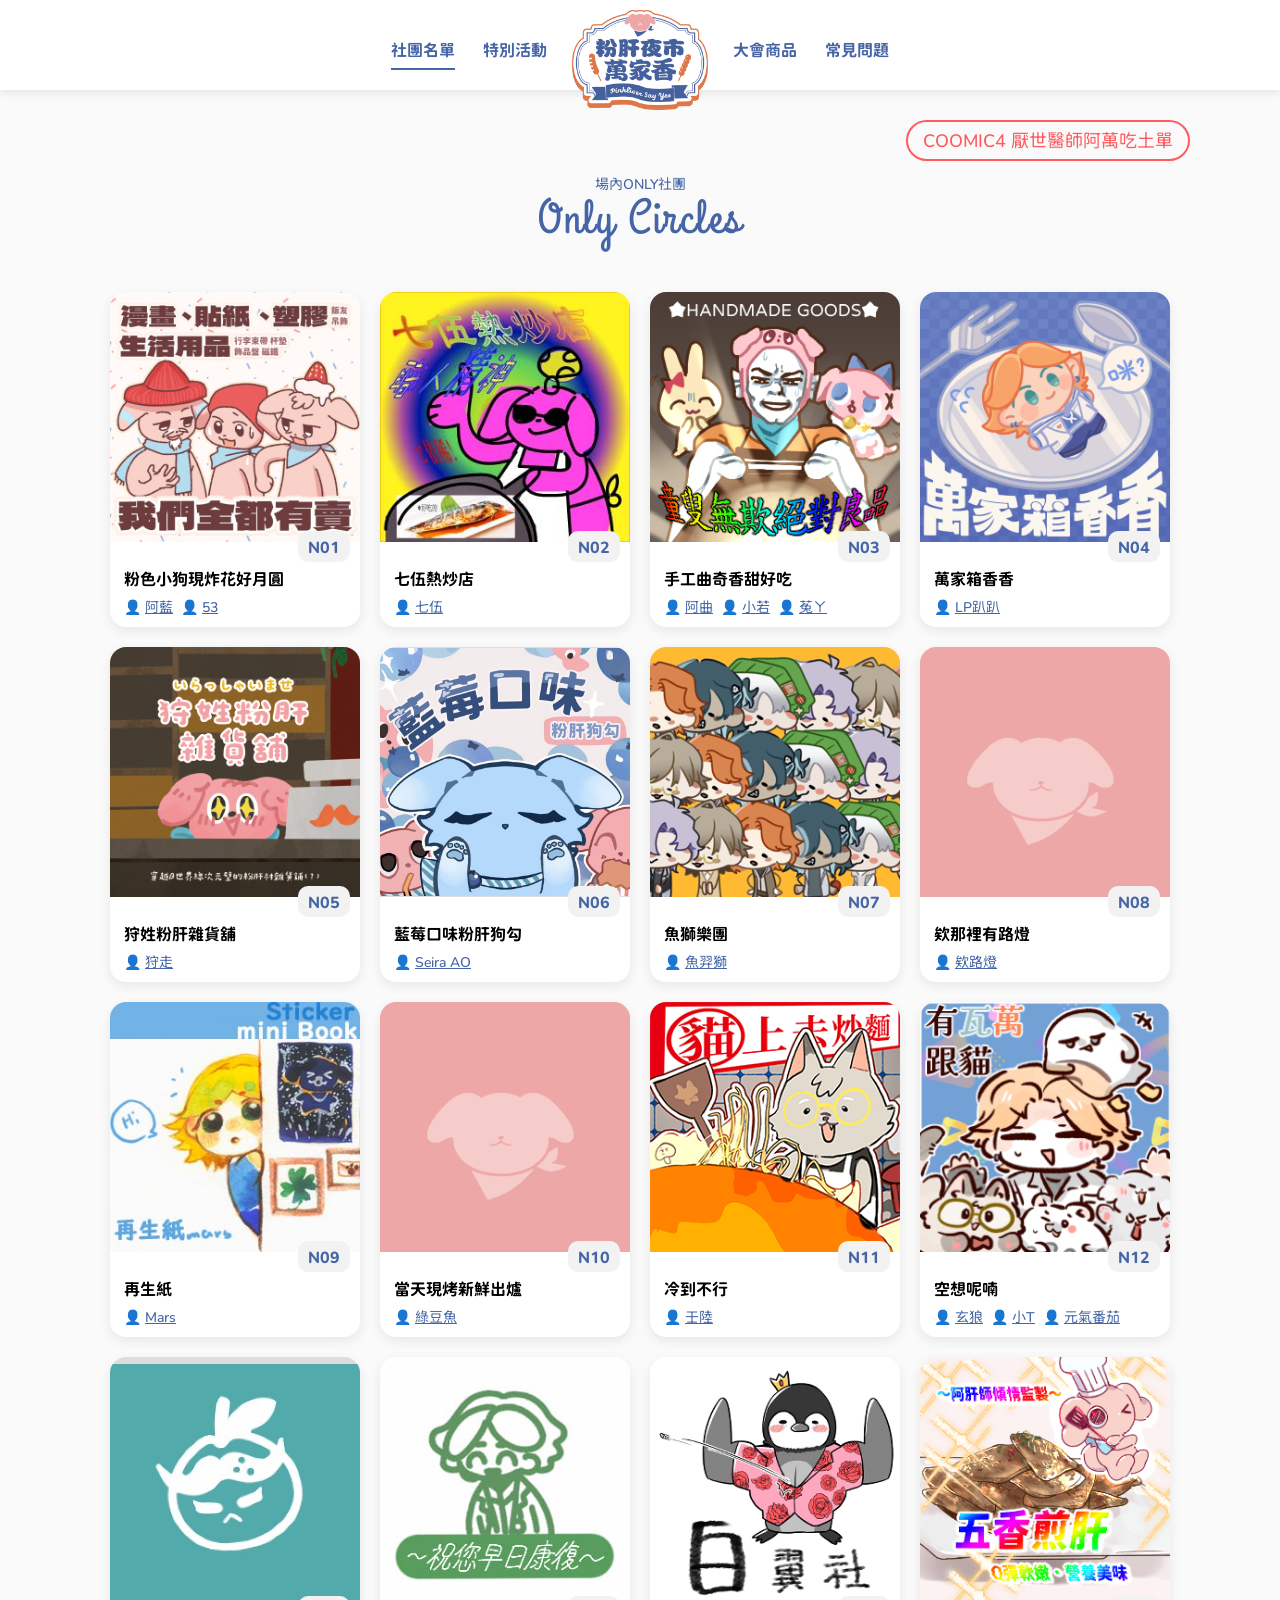
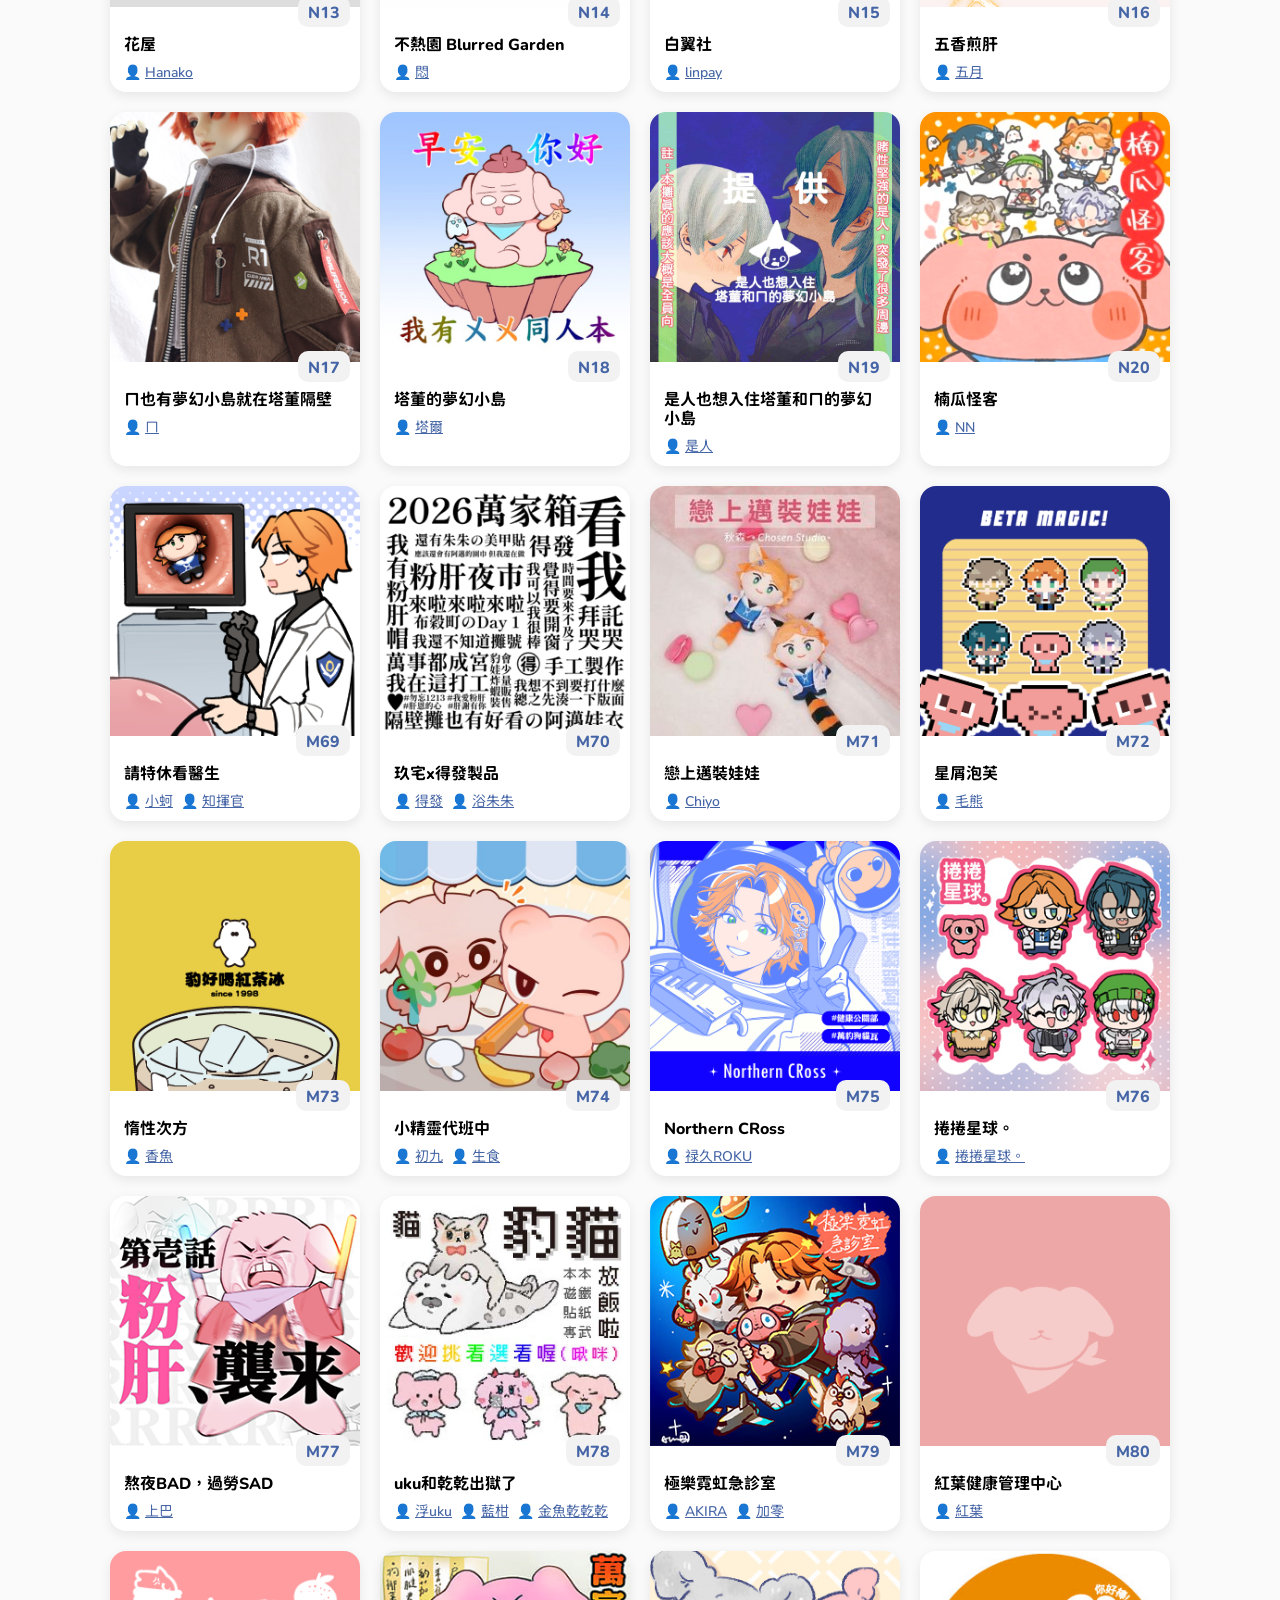
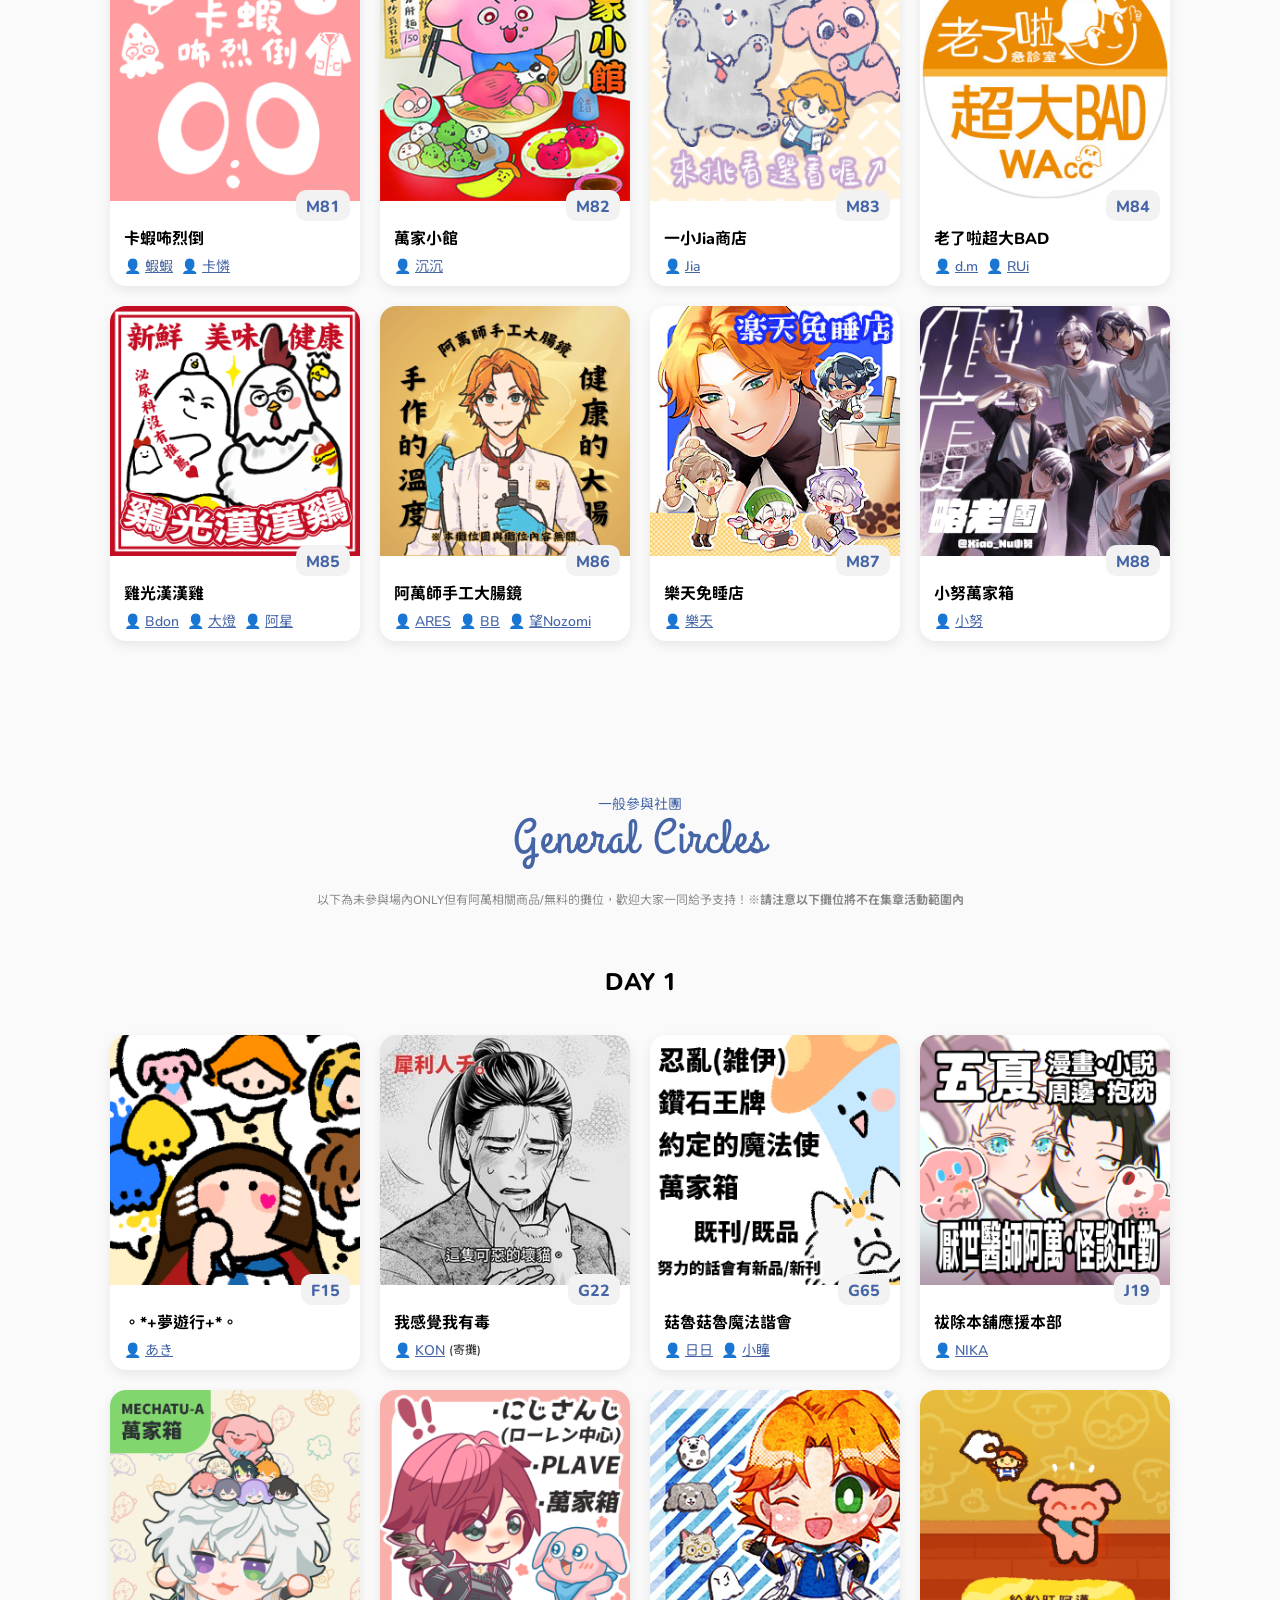
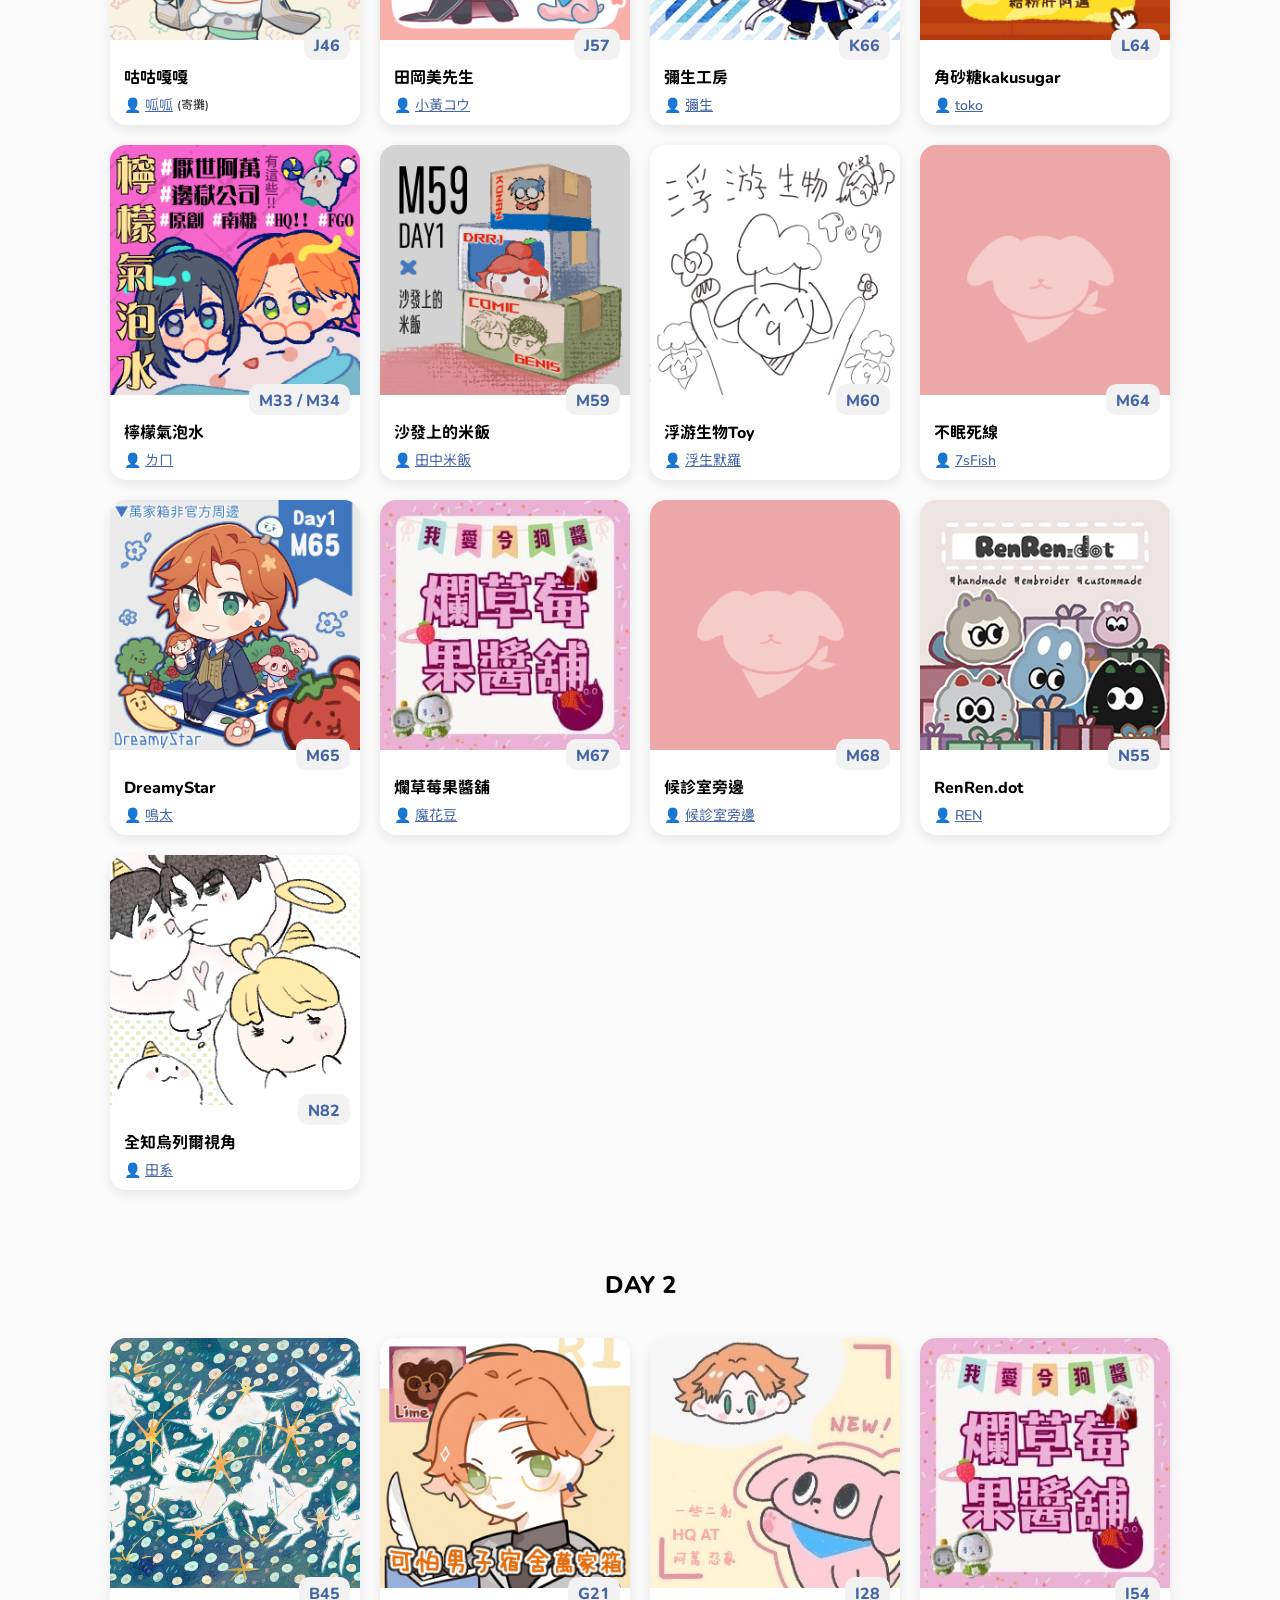
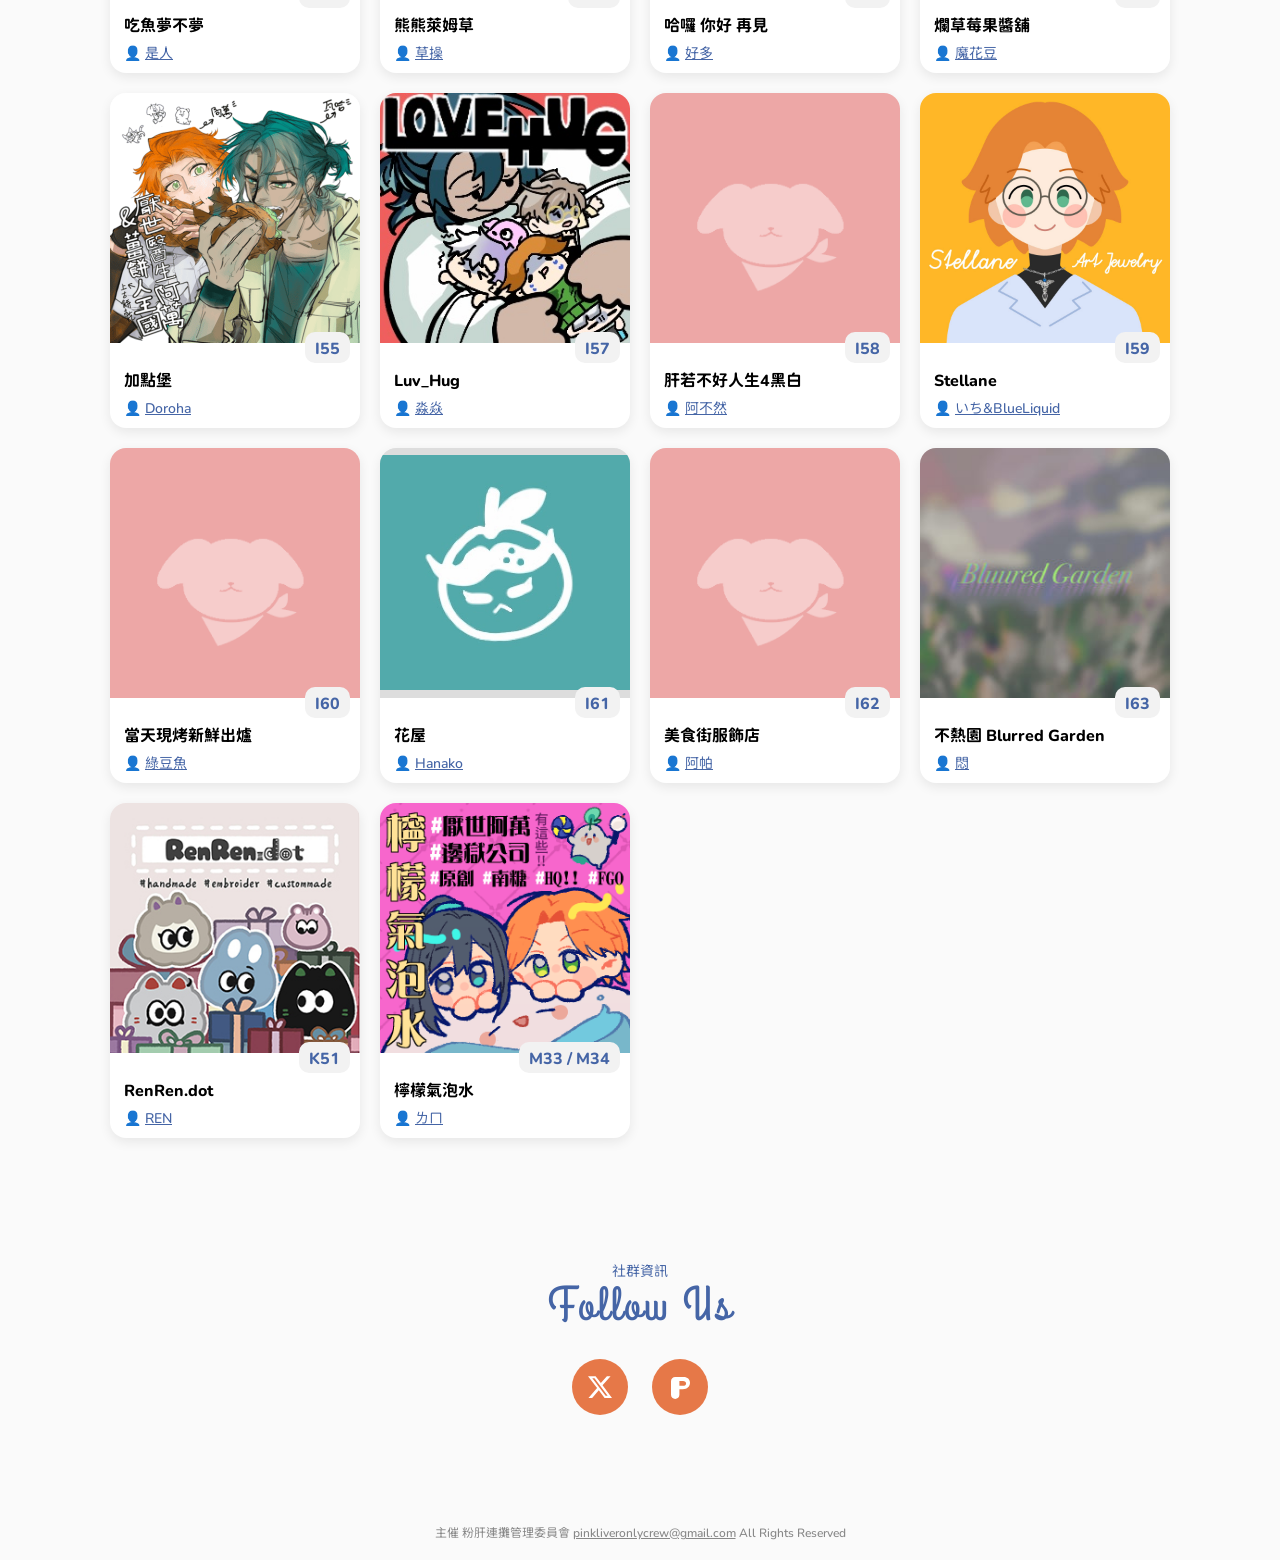
==== commit 8cb3f223: "新增小遊戲" ====
--- a/booth.html
+++ b/booth.html
@@ -382,7 +382,7 @@
     <div class="card">
       <div class="card-image">
         <span class="badge">M72</span>
-        <div class="placeholder"><img src="img/no-img.png"></div>
+        <div class="placeholder"><img src="img/m72.png"></div>
       </div>
 
       <div class="card-body">
@@ -701,7 +701,7 @@
     <div class="card">
       <div class="card-image">
         <span class="badge">K66</span>
-        <div class="placeholder"><img src="img/no-img.png"></div>
+        <div class="placeholder"><img src="img/k66.jpg"></div>
       </div>
 
       <div class="card-body">
@@ -740,7 +740,7 @@
     <div class="card">
       <div class="card-image">
         <span class="badge">M59</span>
-        <div class="placeholder"><img src="img/no-img.png"></div>
+        <div class="placeholder"><img src="img/m59.jpg"></div>
       </div>
 
       <div class="card-body">
--- a/css/styles.css
+++ b/css/styles.css
@@ -29,10 +29,6 @@
 .text-mute,
 .text-mute a{
 color:#888 !important;
-}
-
-.mt-28 {
-margin-top: 28px;
 }
 
 .mt-60 {
@@ -1359,7 +1355,6 @@
 /* ===== Stamp Event ===== */
 
 .stamp-event {
-  max-width: 900px;
   margin: 0 auto;
   padding: 40px 20px;
 }
@@ -1384,13 +1379,19 @@
   text-align: right;
 }
 
-.hero-tag {
-  display: inline-block;
-  padding: 8px 15px;
-  border: 2px solid #ff5a5f;
-  color: #ff5a5f;
+.stamp-event .hero-tag {
+  display: inline-flex;
+
+  padding: 10px 18px;
+
+  border: 2px solid #ff7d7d;
   border-radius: 999px;
+
+  color: #ff6b6b;
   font-size: 18px;
+  font-weight: 700;
+
+  margin-bottom: 28px;
 }
 
 .stamp-hero h1 {
@@ -1403,7 +1404,7 @@
   margin-bottom: 30px;
 }
 
-.stamp-event .highlight {
+.highlight {
   color: #ff5a5f;
 }
 
@@ -1551,7 +1552,6 @@
 .step-icon {
   font-size: 40px;
   margin: 10px 0px;
-  color: #666;
 }
 
 /* 標題 */
@@ -1698,289 +1698,257 @@
   }
 }
 
+.secondSection {
+  padding: 0px 20px 20px 20px;
+}
 
 /* =========================
-   Feature Section
+   夜市遊戲活動
 ========================= */
 
-.feature-section {
-  margin: -40px -20px 0px -20px;
-}
-
-.feature-grid {
+.game-event{
+}
+
+/* HERO */
+
+.game-hero{
+  display: flex;
+  gap: 48px;
+
+  align-items: flex-start;
+}
+
+/* 左文字 */
+
+.game-event .hero-text{
+  width: 360px;
+  flex-shrink: 0;
+}
+
+.game-event .hero-tag{
+  display: inline-flex;
+
+  padding: 10px 18px;
+
+  border: 2px solid #ff7d7d;
+  border-radius: 999px;
+
+  color: #ff6b6b;
+  font-size: 18px;
+  font-weight: 700;
+
+  margin-bottom: 28px;
+}
+
+.game-hero h1{
+    font-size: 42px;
+    margin-bottom: -20px;
+}
+
+.game-hero h2{
+  font-size: 32px;
+  margin-bottom: 30px;
+}
+
+.game-hero p{
+    line-height: 10px;
+    font-size: 15px;
+}
+
+.game-hero .hero-text {
+  flex: 0.5;
+}
+
+/* 右側卡片 */
+
+.game-cards{
+  flex: 1;
+
   display: grid;
-  grid-template-columns: repeat(4, 1fr);
-
+  grid-template-columns: repeat(2,1fr);
+
+  gap: 28px;
+}
+
+.game-card{
+  position: relative;
   background: #fff;
   border: 1px solid #f1c7c7;
-  border-radius: 16px;
-
-  overflow: hidden;
-}
-
-/* 每個 item */
-
-.feature-item {
-  position: relative;
-
-  padding: 52px 28px 42px;
-
+  border-radius: 28px;
+  padding: 52px 28px 28px;
+  box-sizing: border-box;
   text-align: center;
 }
 
-.feature-item:not(:last-child)::after {
-  content: "";
-
+.game-card img{
+  width: 100%;
+}
+
+.game-label{
   position: absolute;
-  top: 50%;
-  right: 0;
-
-  transform: translateY(-50%);
-
-  width: 1px;
-  height: 72%;
-
-  background: #f2e5e5;
-}
-
-/* icon */
-
-.feature-icon {
-  width: 88px;
-  height: 88px;
-
-  margin: 0 auto 26px;
-
+    top: -18px;
+    left: 50%;
+    transform: translateX(-50%);
+    border-radius: 999px;
+    font-size: 18px;
+    font-weight: 700;
+    line-height: 1;
+    padding: 15px 20px;
+    color: #fff;
+}
+
+.game-label.blue{
+  background: #6caeff;
+}
+
+.game-label.orange{
+  background: #ff8b52;
+}
+
+.game-desc{
+  line-height: 1.8;
+  color: #333;
+  margin: 10px 0px;
+}
+
+.highlight-blue{
+  color: #4d8fff;
+  font-weight: 700;
+}
+
+.highlight-orange{
+  color: #ff7d4d;
+  font-weight: 700;
+}
+
+.game-count{
+  display: inline-flex;
+  margin-top: 20px;
+  padding: 7px 16px;
   border-radius: 999px;
-
-  background: #fff5f5;
+  border: 2px solid #ff7d7d;
+  border-radius: 999px;
+  color: #ff6b6b;
+  font-size: 14px;
+}
+
+/* Highlight */
+
+.game-highlight{
+  margin-top: 42px;
+
+  display: grid;
+  grid-template-columns: repeat(7,auto);
+
+  align-items: center;
+
+  border-radius: 28px;
+
+  padding: 28px 0px;
+}
+
+.game-highlight .highlight-item{
+  display: flex;
+  align-items: center;
+  gap: 18px;
+}
+
+.game-highlight .icon{
+  width: 62px;
+  height: 62px;
+
+  border-radius: 999px;
+
+  background: #ffeded;
 
   display: flex;
   align-items: center;
   justify-content: center;
 
-  gap: 8px;
-  font-size: 47px;
-  color: #666;
-}
-
-.season-icon .bi-sun {
-  margin-top: -20px;
-}
-
-.season-icon .bi-snow3 {
-  margin-bottom: -20px;
-}
-
-/* title */
-
-.feature-item h3 {
-  font-size: 16px;
-  margin-bottom: 8px;
-}
-
-/* text */
-
-.feature-item p {
-  font-size: 13px;
-  line-height: 1.6;
-  color: #555;
-}
-
-/* highlight */
-
-.highlight {
-  color: #ff4b4b;
-  font-weight: 700;
+  color: #ff6b6b;
+  font-size: 28px;
+}
+
+.game-highlight .text{
+  font-size: 18px;
+  line-height: 1.7;
+
+  color: #333;
+
+  font-weight: 600;
+}
+
+.game-highlight .divider{
+  width: 1px;
+  height: 48px;
+
+  background: #f1d9d9;
+
+  margin: 0 24px;
 }
 
 /* =========================
-   Mobile
+   RWD
 ========================= */
 
-@media (max-width: 768px) {
-
-  .feature-grid {
-    grid-template-columns: repeat(2, 1fr);
-  }
-
-  .feature-item {
-    padding: 38px 18px 30px;
-  }
-
-  .feature-item h3 {
-    font-size: 24px;
-  }
-
-  .feature-item p {
-    font-size: 15px;
-  }
-
-  .feature-icon {
-    width: 72px;
-    height: 72px;
-
-    margin-bottom: 20px;
-  }
-
-  .feature-icon img {
-    width: 34px;
-    height: 34px;
-  }
-
-  .feature-item:nth-child(2)::after {
+@media(max-width: 1024px){
+
+  .game-hero{
+  }
+
+  .game-event .hero-text{
+    width: 100%;
+  }
+
+  .game-cards{
+    width: 100%;
+  }
+
+  .game-highlight{
+    grid-template-columns: 1fr 1fr;
+    gap: 20px;
+  }
+
+  .game-highlight .divider{
     display: none;
   }
 
 }
 
-
-/* =========================
-   Product Lineup
-========================= */
-
-.product-lineup {
-  padding: 30px 0px 20px 0px;
-}
-
-.product-grid {
-  display: grid;
-  grid-template-columns: repeat(2, 1fr);
-
-  gap: 32px;
-}
-
-/* 卡片 */
-
-.product-card {
-  position: relative;
-
-  background: #fff;
-
-  border: 1px solid #f1c7c7;
-  border-radius: 28px;
-
-  padding: 52px 28px 28px;
-
-  box-sizing: border-box;
-}
-
-/* badge */
-
-.product-badge {
-  position: absolute;
-
-  top: -18px;
-  left: 50%;
-
-  transform: translateX(-50%);
-
-  border-radius: 999px;
-
-  font-size: 18px;
-  font-weight: 700;
-  line-height: 1;*/
-
-  display: inline-block;
-  padding: 15px 20px;
-  color: #fff;
-  background: #ff5a5f;
-}
-
-/* content */
-
-.product-content {
-}
-
-/* image */
-
-.product-image {
-}
-
-.product-image img {
-  width: 100%;
-
-  border-radius: 18px;
-
-  display: block;
-}
-
-/* info */
-
-.product-info {
-}
-
-.product-info h3 {
-  margin-bottom: 18px;
-
-  font-weight: 800;
-
-  color: #111;
-}
-
-.product-info ul {
-  margin: 0;
-  padding-left: 24px;
-
-  display: flex;
-  flex-direction: column;
-  gap: 14px;
-}
-
-.product-info li {
-  line-height: 1.4;
-
-  color: #222;
-}
-
-/* meta */
-
-.product-meta {
-  margin-top: 28px;
-
-  line-height: 1.5;
-
-  color: #555;
-}
-
-/* =========================
-   Mobile
-========================= */
-
-@media (max-width: 1024px) {
-
-  .product-grid {
+@media(max-width: 768px){
+  .game-hero {
+    flex-direction: column;
+    text-align: center;
+  }
+
+  .game-event h1{
+    font-size: 42px;
+  }
+
+  .game-event h2{
+    font-size: 26px;
+  }
+
+  .game-event p{
+    font-size: 18px;
+  }
+
+  .game-cards{
     grid-template-columns: 1fr;
   }
 
-}
-
-@media (max-width: 768px) {
-
-  .product-card {
-    padding: 44px 20px 20px;
-  }
-
-  .product-content {
+  .game-highlight{
+    grid-template-columns: 1fr;
+  }
+
+  .game-notice{
     flex-direction: column;
-  }
-
-  .product-info {
-    width: 100%;
-  }
-
-  .product-badge {
-    padding: 10px 24px;
-  }
-
-  .product-info h3 {
-  }
-
-  .product-info li {
-  }
-
-  .product-meta {
-    font-size: 16px;
+    align-items: flex-start;
+  }
+
+  .notice-list{
+    flex-direction: column;
+    gap: 10px;
   }
 
 }
